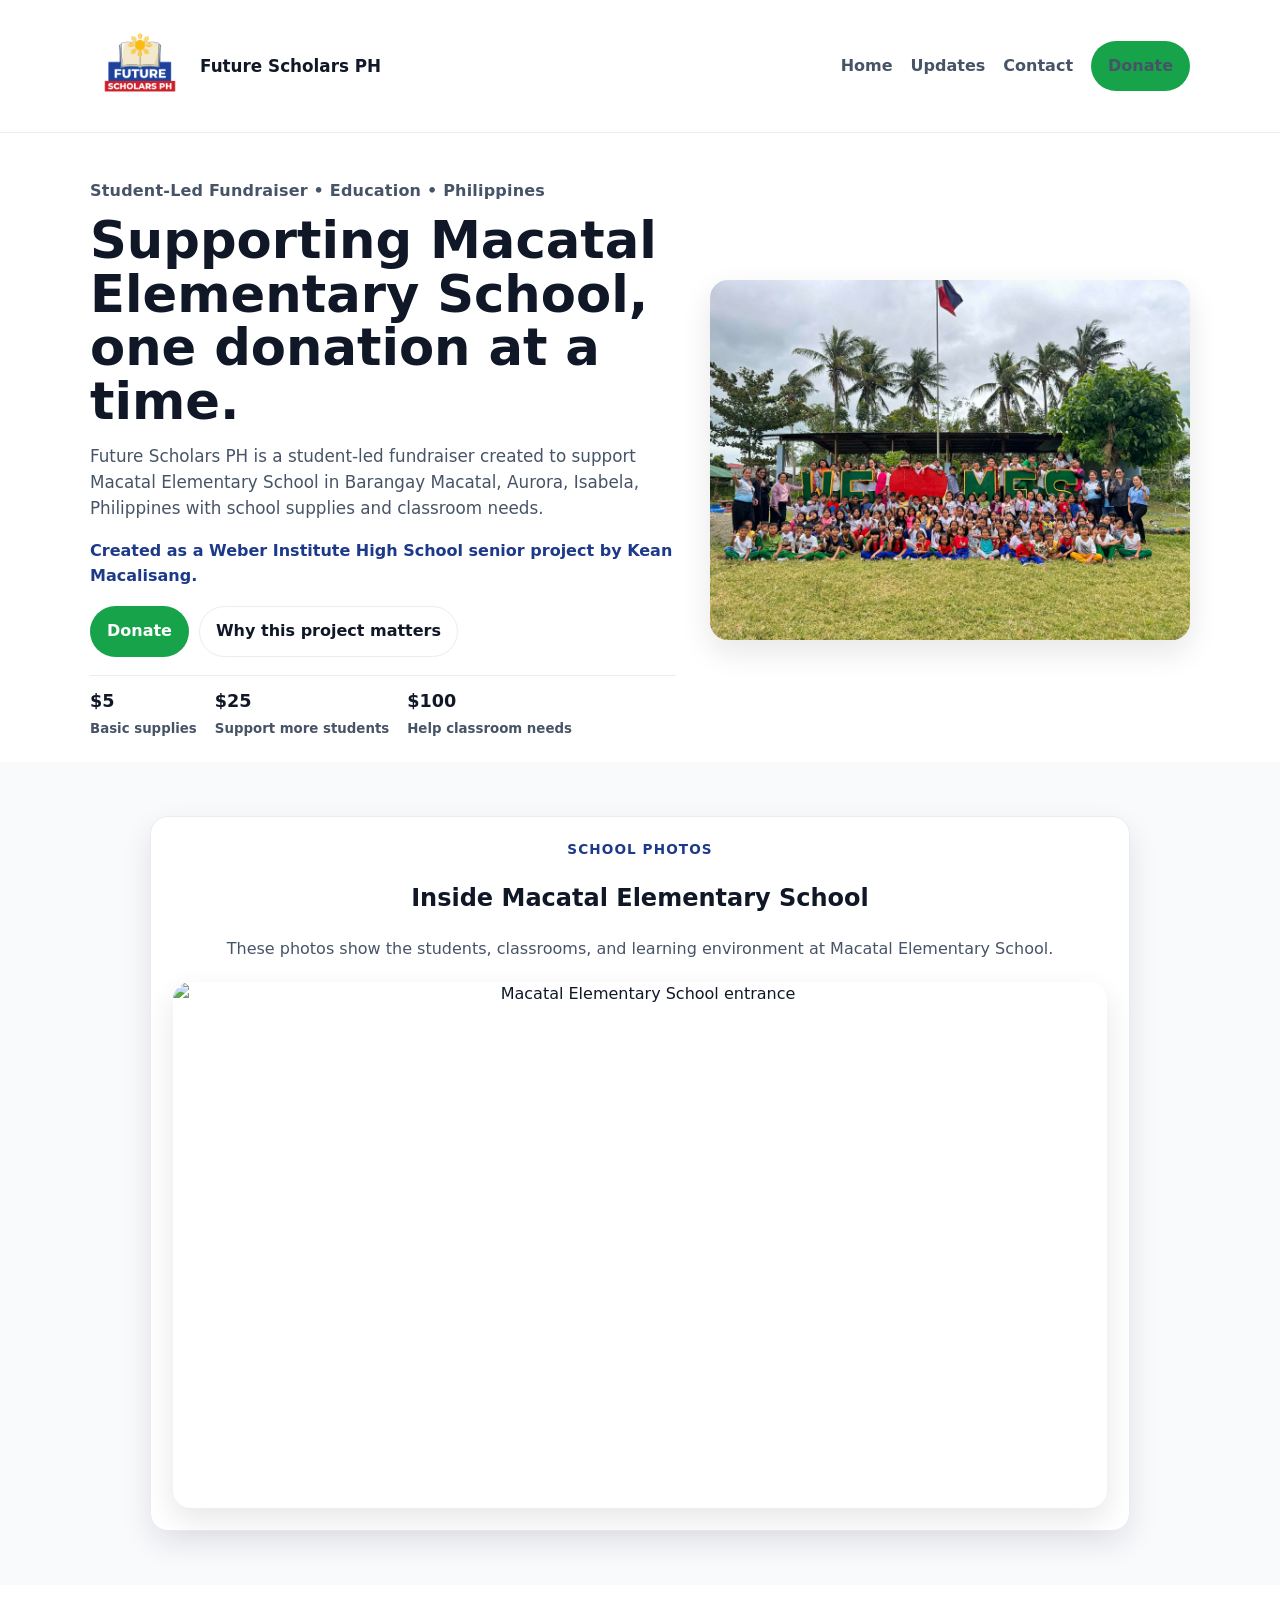
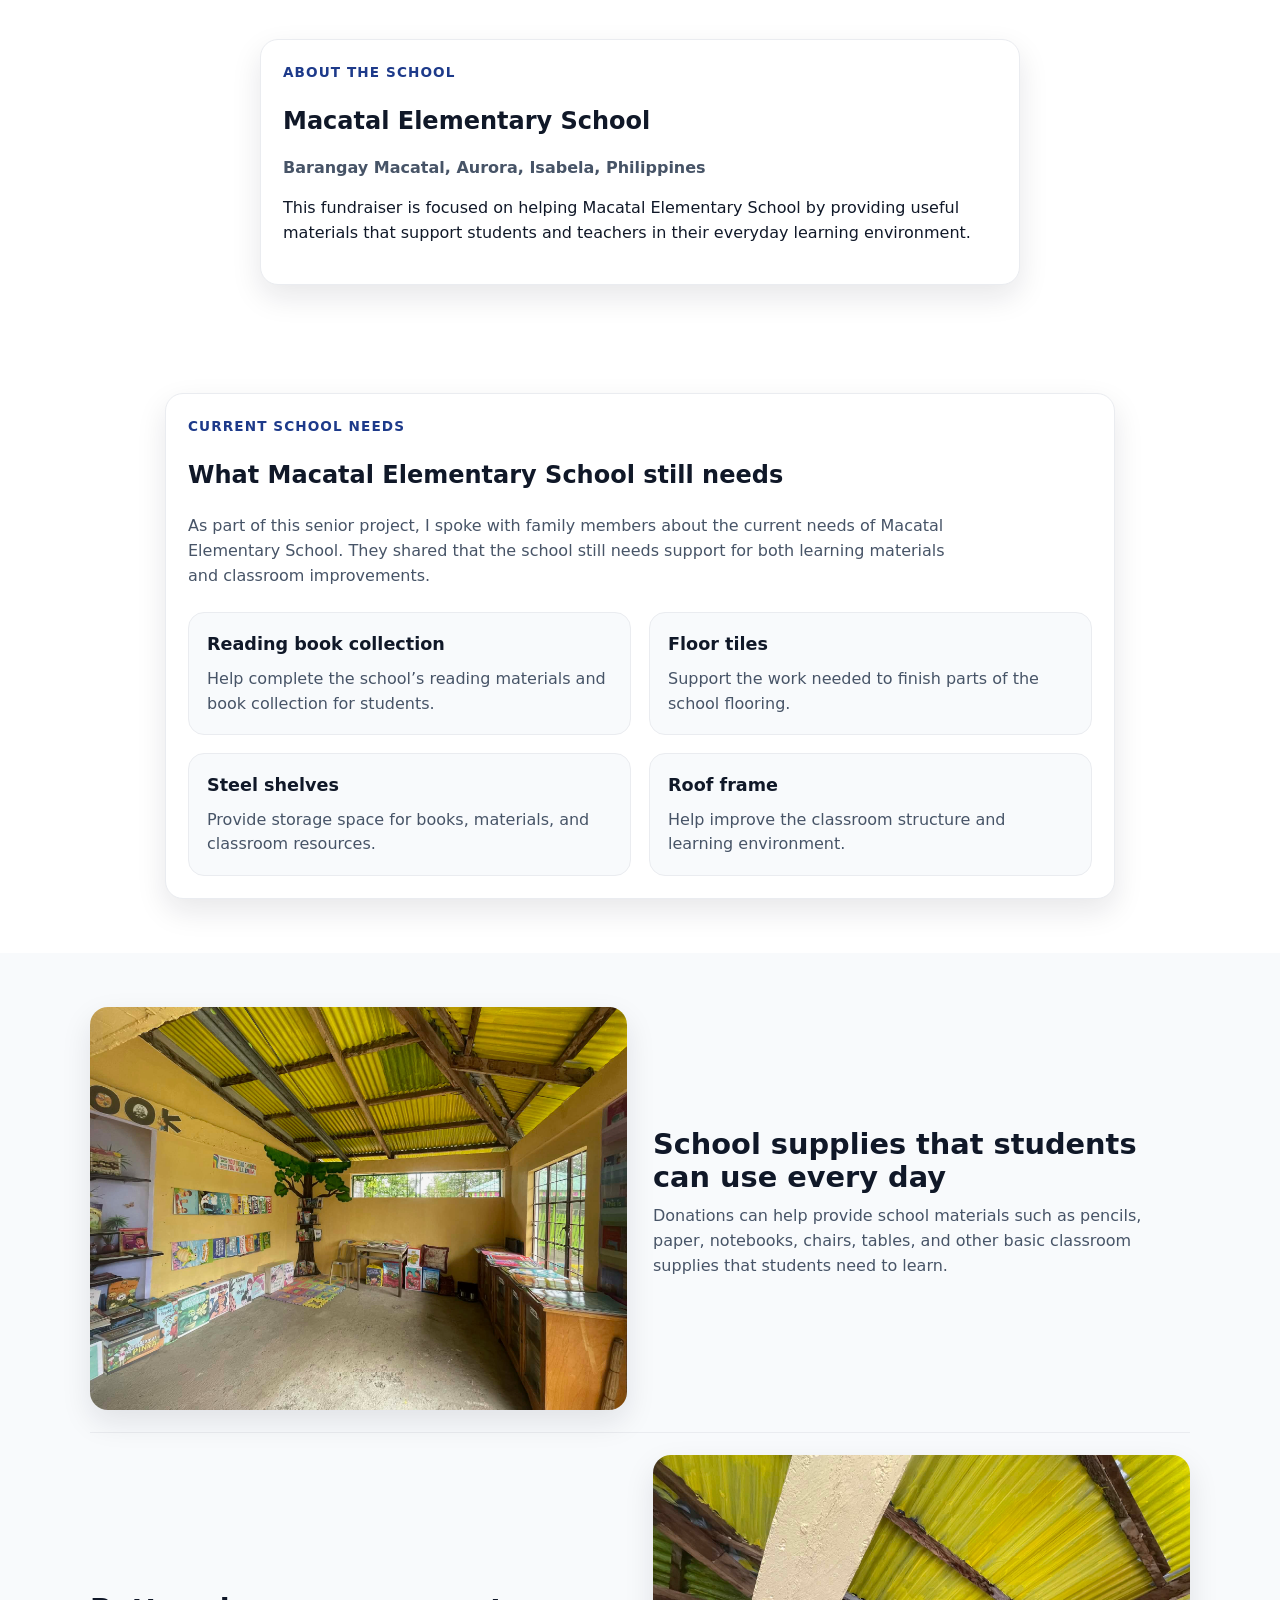
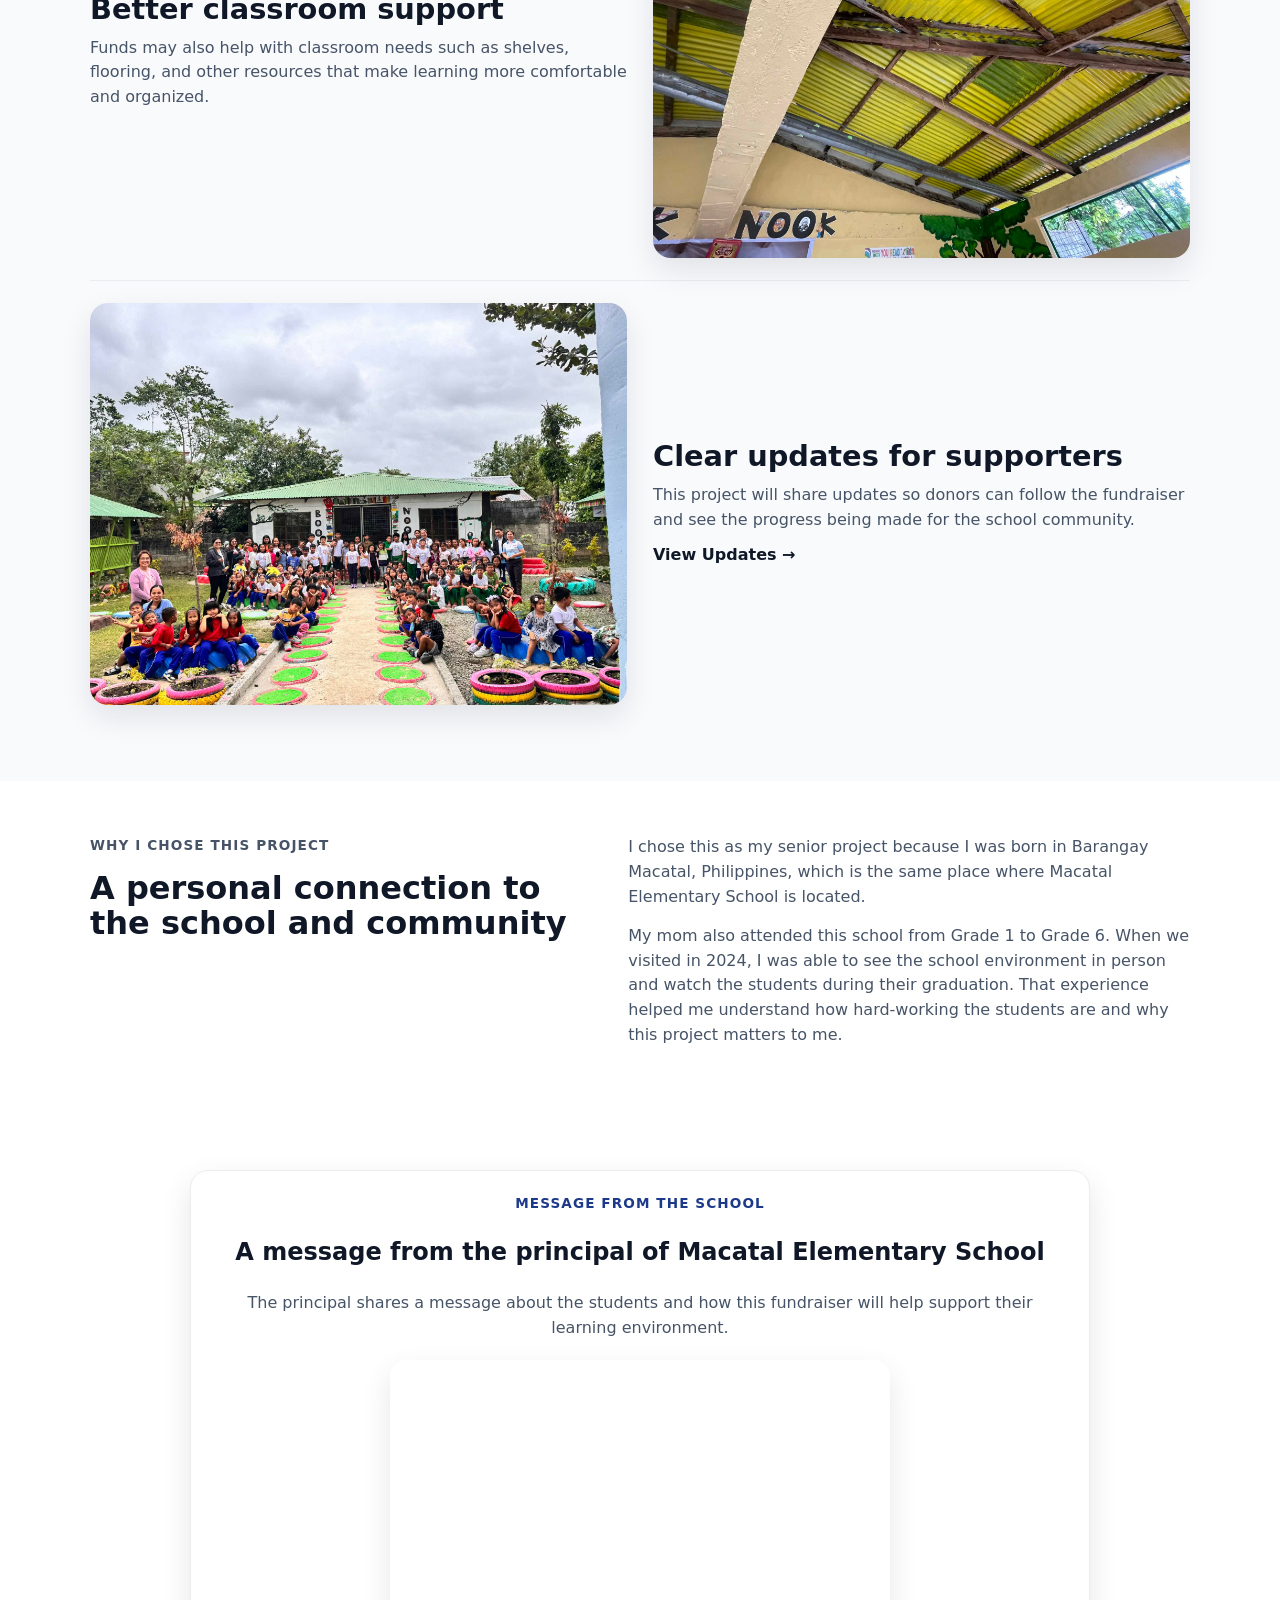
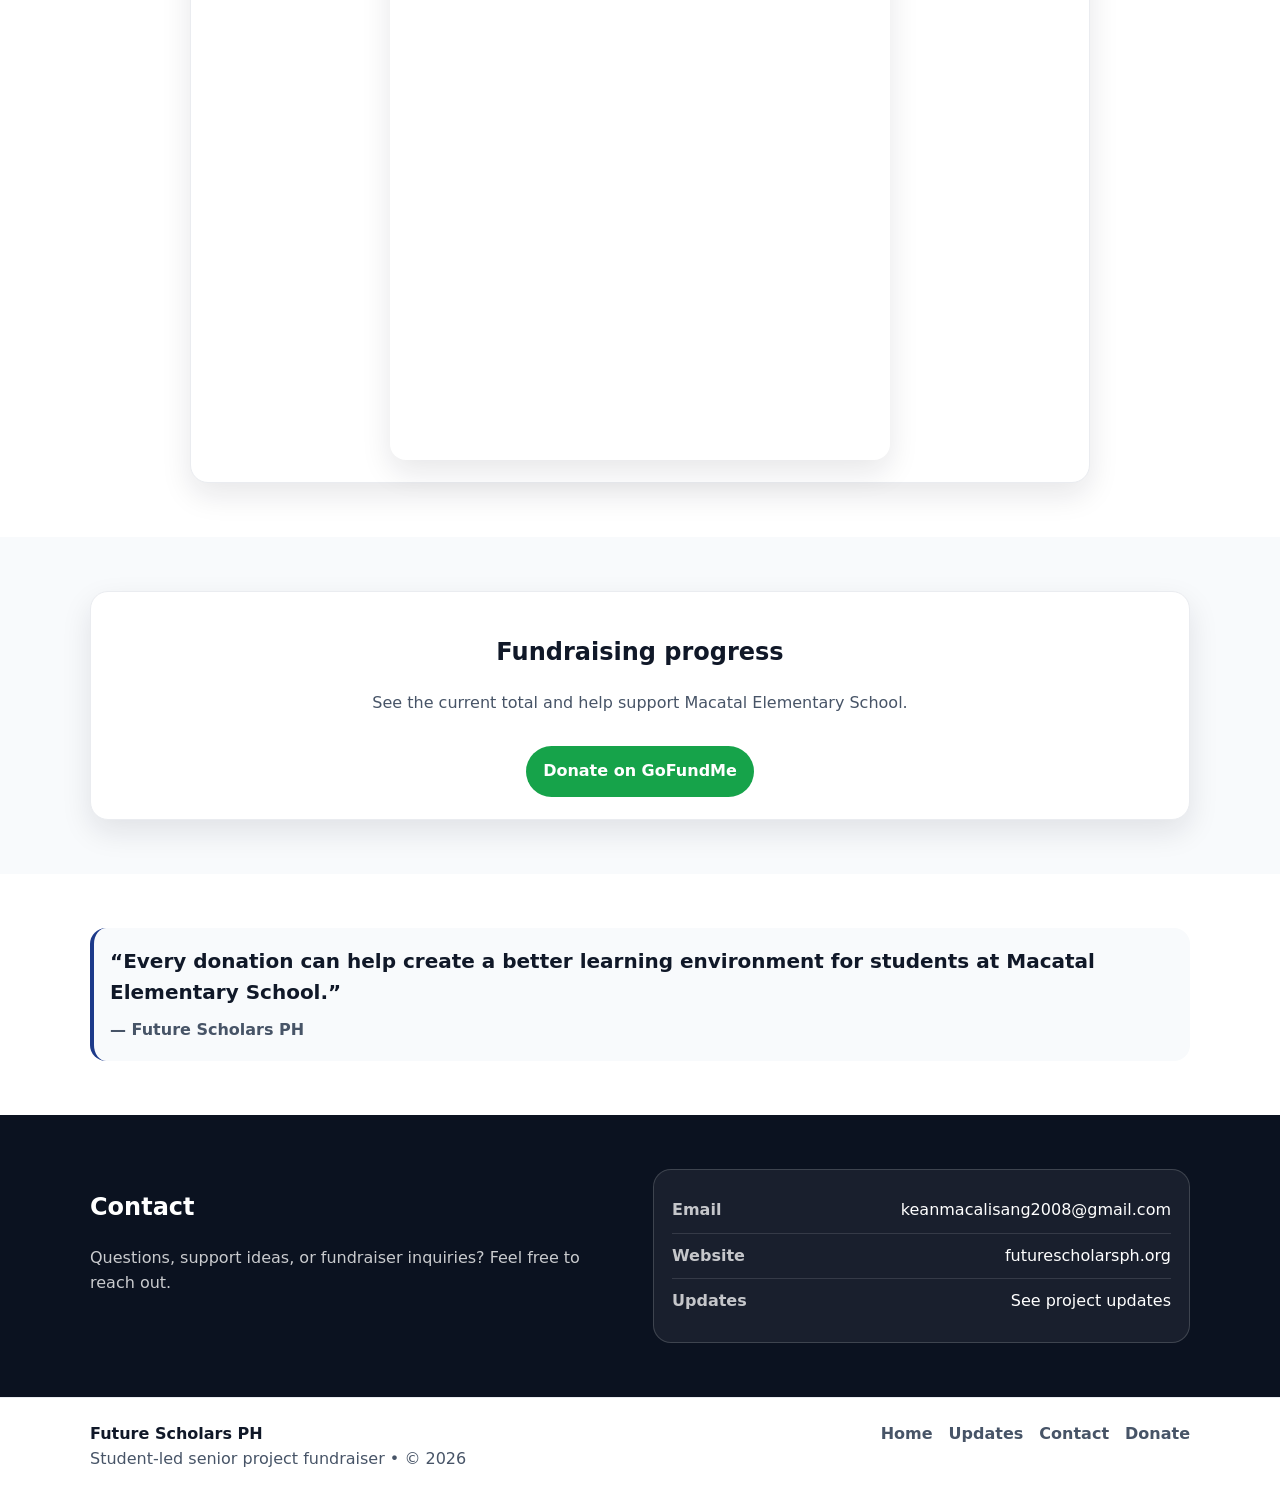
==== index.html @ 5ab1d61f "Fix slideshow" ====
<!DOCTYPE html>
<html lang="en">
<head>
  <meta charset="UTF-8" />
  <meta name="viewport" content="width=device-width, initial-scale=1.0"/>
  <title>Future Scholars PH</title>
  <link rel="icon" type="image/png" href="assets/favicon.png">
  <link rel="stylesheet" href="style.css">
</head>

<body>
  <!-- NAV -->
  <header class="nav">
    <div class="container nav-inner">
      <a class="brand" href="index.html">
        <img src="assets/futurescholarsphlogo.png" alt="Future Scholars PH logo" class="brand-logo">
        <span class="brand-name">Future Scholars PH</span>
      </a>

      <nav class="nav-links">
        <a href="index.html">Home</a>
        <a href="updates.html">Updates</a>
        <a href="contact.html">Contact</a>
        <a class="btn btn-primary" target="_blank" href="https://www.gofundme.com/f/help-improve-a-school-in-the-philippines">Donate</a>
      </nav>
    </div>
  </header>

  <main>
    <!-- HERO -->
    <section class="hero">
      <div class="container hero-grid">
        <div class="hero-copy">
          <p class="eyebrow">Student-Led Fundraiser • Education • Philippines</p>
          <h1>Supporting Macatal Elementary School, one donation at a time.</h1>
          <p class="subhead">
            Future Scholars PH is a student-led fundraiser created to support Macatal Elementary School
            in Barangay Macatal, Aurora, Isabela, Philippines with school supplies and classroom needs.
          </p>

          <p class="intro-note">
            Created as a Weber Institute High School senior project by Kean Macalisang.
          </p>

          <div class="hero-actions">
            <a class="btn btn-primary" target="_blank" href="https://www.gofundme.com/f/help-improve-a-school-in-the-philippines">Donate</a>
            <a class="btn btn-ghost" href="#story">Why this project matters</a>
          </div>

          <div class="mini-stats">
            <div class="mini-stat"><span>$5</span><small>Basic supplies</small></div>
            <div class="mini-stat"><span>$25</span><small>Support more students</small></div>
            <div class="mini-stat"><span>$100</span><small>Help classroom needs</small></div>
          </div>
        </div>

        <div class="hero-media">
          <img src="assets/hero.jpg" alt="Students from Macatal Elementary School" />
        </div>
      </div>
    </section>
	  
	  <!-- SCHOOL PHOTO SLIDESHOW -->
<section class="section section-soft">
  <div class="container">
    <div class="card center slideshow-card">
      <p class="section-tag">School Photos</p>
      <h2>Inside Macatal Elementary School</h2>
      <p class="muted">
        These photos show the students, classrooms, and learning environment at
        Macatal Elementary School.
      </p>

      <div class="slideshow">
        <img src="assets/MacatalElementarySchoolEntrance.png" class="slide active" alt="Macatal Elementary School entrance">
        <img src="assets/StudentsOutside.png" class="slide" alt="Students gathered outside at Macatal Elementary School">
        <img src="assets/TeacherWorkingWithStudents.png" class="slide" alt="Teacher working with students in class">
        <img src="assets/SchoolActivity.png" class="slide" alt="School activity with students">
        <img src="assets/SchoolActivity2.png" class="slide" alt="Students attending a school activity">
      </div>
    </div>
  </div>
</section>

    <!-- SCHOOL INFO -->
    <section class="section">
      <div class="container">
        <div class="card school-card">
          <p class="section-tag">About the School</p>
          <h2>Macatal Elementary School</h2>
          <p class="muted school-location">
            Barangay Macatal, Aurora, Isabela, Philippines
          </p>
          <p>
            This fundraiser is focused on helping Macatal Elementary School by providing useful
            materials that support students and teachers in their everyday learning environment.
          </p>
        </div>
      </div>
    </section>

    <!-- CURRENT SCHOOL NEEDS -->
    <section class="section">
      <div class="container">
        <div class="card needs-card">
          <p class="section-tag">Current School Needs</p>
          <h2>What Macatal Elementary School still needs</h2>
          <p class="muted section-intro">
            As part of this senior project, I spoke with family members about the current needs of
            Macatal Elementary School. They shared that the school still needs support for both
            learning materials and classroom improvements.
          </p>

          <div class="needs-grid">
            <div class="need-item">
              <h3>Reading book collection</h3>
              <p>Help complete the school’s reading materials and book collection for students.</p>
            </div>

            <div class="need-item">
              <h3>Floor tiles</h3>
              <p>Support the work needed to finish parts of the school flooring.</p>
            </div>

            <div class="need-item">
              <h3>Steel shelves</h3>
              <p>Provide storage space for books, materials, and classroom resources.</p>
            </div>

            <div class="need-item">
              <h3>Roof frame</h3>
              <p>Help improve the classroom structure and learning environment.</p>
            </div>
          </div>
        </div>
      </div>
    </section>

    <!-- FEATURES -->
    <section class="section section-soft">
      <div class="container">
        <div class="feature">
          <div class="feature-media">
            <img src="assets/materials.jpg" alt="School supplies and learning materials" />
          </div>
          <div class="feature-copy">
            <h2>School supplies that students can use every day</h2>
            <p>
              Donations can help provide school materials such as pencils, paper, notebooks,
              chairs, tables, and other basic classroom supplies that students need to learn.
            </p>
          </div>
        </div>

        <div class="feature feature-reverse">
          <div class="feature-media">
            <img src="assets/classroom.jpg" alt="Classroom furniture and learning space" />
          </div>
          <div class="feature-copy">
            <h2>Better classroom support</h2>
            <p>
              Funds may also help with classroom needs such as shelves, flooring, and
              other resources that make learning more comfortable and organized.
            </p>
          </div>
        </div>

        <div class="feature">
          <div class="feature-media">
            <img src="assets/community.jpg" alt="Community support and school updates" />
          </div>
          <div class="feature-copy">
            <h2>Clear updates for supporters</h2>
            <p>
              This project will share updates so donors can follow the fundraiser and see the
              progress being made for the school community.
            </p>
            <a class="link" href="updates.html">View Updates →</a>
          </div>
        </div>
      </div>
    </section>

    <!-- PERSONAL STORY -->
    <section class="section" id="story">
      <div class="container">
        <div class="story-grid">
          <div>
            <p class="section-tag">Why I Chose This Project</p>
            <h2>A personal connection to the school and community</h2>
          </div>

          <div>
            <p>
              I chose this as my senior project because I was born in Barangay Macatal, Philippines,
              which is the same place where Macatal Elementary School is located.
            </p>
            <p>
              My mom also attended this school from Grade 1 to Grade 6. When we visited in 2024,
              I was able to see the school environment in person and watch the students during their
              graduation. That experience helped me understand how hard-working the students are and
              why this project matters to me.
            </p>
          </div>
        </div>
      </div>
    </section>
	  
	  <!-- PRINCIPAL VIDEO -->
<section class="section">
  <div class="container">
    <div class="card center video-card">
      <p class="section-tag">Message from the School</p>
      <h2>A message from the principal of Macatal Elementary School</h2>
      <p class="muted">
        The principal shares a message about the students and how this fundraiser
        will help support their learning environment.
      </p>

      <div class="video-wrapper">
        <iframe 
          src="https://www.youtube.com/embed/aOQJHN6GAcA"
          allowfullscreen>
        </iframe>
      </div>
    </div>
  </div>
</section>

    <!-- GOFUNDME SECTION -->
    <section class="section section-soft">
      <div class="container">
        <div class="card center">
          <h2>Fundraising progress</h2>
          <p class="muted">
            See the current total and help support Macatal Elementary School.
          </p>

          <div class="gfm-embed"
            data-url="https://www.gofundme.com/f/help-improve-a-school-in-the-philippines/widget/large">
          </div>
          <script defer src="https://www.gofundme.com/static/js/embed.js"></script>

          <div style="height:14px"></div>
          <a class="btn btn-primary" target="_blank"
             href="https://www.gofundme.com/f/help-improve-a-school-in-the-philippines">
            Donate on GoFundMe
          </a>
        </div>
      </div>
    </section>

    <!-- QUOTE -->
    <section class="section">
      <div class="container">
        <blockquote class="quote">
          <p>
            “Every donation can help create a better learning environment for students at Macatal Elementary School.”
          </p>
          <footer>— Future Scholars PH</footer>
        </blockquote>
      </div>
    </section>

    <!-- CONTACT -->
    <section class="section section-dark">
      <div class="container contact-grid">
        <div>
          <h2>Contact</h2>
          <p class="muted-on-dark">
            Questions, support ideas, or fundraiser inquiries? Feel free to reach out.
          </p>
        </div>

        <div class="contact-card">
          <div class="contact-row">
            <span class="label">Email</span>
            <a href="mailto:keanmacalisang2008@gmail.com">keanmacalisang2008@gmail.com</a>
          </div>
          <div class="contact-row">
            <span class="label">Website</span>
            <a href="https://futurescholarsph.org" target="_blank">futurescholarsph.org</a>
          </div>
          <div class="contact-row">
            <span class="label">Updates</span>
            <a href="updates.html">See project updates</a>
          </div>
        </div>
      </div>
    </section>

    <!-- FOOTER -->
    <footer class="footer">
      <div class="container footer-inner">
        <div>
          <div class="footer-title">Future Scholars PH</div>
          <div class="muted">Student-led senior project fundraiser • © 2026</div>
        </div>
        <div class="footer-links">
          <a href="index.html">Home</a>
          <a href="updates.html">Updates</a>
          <a href="contact.html">Contact</a>
          <a href="https://www.gofundme.com/f/help-improve-a-school-in-the-philippines" target="_blank">Donate</a>
        </div>
      </div>
    </footer>
  </main>
	<script src="javascript.js" defer></script>
</body>
</html>
---- style.css ----
:root{
  --bg:#ffffff;
  --text:#101828;
  --muted:#475467;
  --line:#EAECF0;
  --soft:#F8FAFC;
  --dark:#0B1220;
  --white:#ffffff;

  --brand:#1D3A8A;
  --accent:#16A34A;
  --radius:18px;
  --shadow: 0 12px 30px rgba(16,24,40,.10);
}

*{ box-sizing:border-box; }

html,body{
  margin:0;
  padding:0;
  scroll-behavior:smooth;
}

body{
  font-family: ui-sans-serif, system-ui, -apple-system, Segoe UI, Roboto, Arial, sans-serif;
  color:var(--text);
  background:var(--bg);
  line-height:1.55;
}

a{
  color:inherit;
  text-decoration:none;
}

img{
  max-width:100%;
  display:block;
  border-radius:var(--radius);
}

.container{
  width:min(1100px, 92%);
  margin:0 auto;
}

/* NAV */
.nav{
  position:sticky;
  top:0;
  background:rgba(255,255,255,.92);
  backdrop-filter: blur(10px);
  border-bottom:1px solid var(--line);
  z-index:50;
}

.nav-inner{
  display:flex;
  align-items:center;
  justify-content:space-between;
  padding:16px 0;
}

.brand{
  display:flex;
  align-items:center;
  gap:10px;
  font-weight:700;
}

.brand-logo{
  width:auto;
  height:100px;
  object-fit:contain;
  display:block;
  border-radius:0;
}

.brand-name{
  font-size:1.05rem;
  line-height:1;
}

.nav-links{
  display:flex;
  align-items:center;
  gap:18px;
}

.nav-links a{
  color:var(--muted);
  font-weight:600;
}

.nav-links a:hover{
  color:var(--text);
}

/* BUTTONS */
.btn{
  display:inline-flex;
  align-items:center;
  justify-content:center;
  padding:12px 16px;
  border-radius:999px;
  border:1px solid var(--line);
  background:#fff;
  font-weight:700;
  transition: .2s ease;
}

.btn-primary{
  background:var(--accent);
  color:#fff;
  border-color:transparent;
}

.btn-primary:hover{
  filter:brightness(.95);
}

.btn-ghost:hover{
  background:var(--soft);
}

/* HERO */
.hero{
  padding:46px 0 22px;
}

.hero-grid{
  display:grid;
  grid-template-columns: 1.1fr .9fr;
  gap:34px;
  align-items:center;
}

.eyebrow{
  color:var(--muted);
  font-weight:700;
  letter-spacing:.2px;
  margin:0 0 10px;
}

h1{
  font-size: clamp(2.2rem, 4vw, 3.4rem);
  line-height:1.05;
  margin:0 0 14px;
}

.subhead{
  color:var(--muted);
  font-size:1.05rem;
  margin:0 0 18px;
}

.intro-note{
  margin:0 0 18px;
  color:var(--brand);
  font-weight:700;
}

.hero-actions{
  display:flex;
  gap:10px;
  flex-wrap:wrap;
  margin-bottom:18px;
}

.mini-stats{
  display:flex;
  gap:18px;
  flex-wrap:wrap;
  padding-top:12px;
  border-top:1px solid var(--line);
}

.mini-stat span{
  display:block;
  font-weight:900;
  font-size:1.1rem;
}

.mini-stat small{
  color:var(--muted);
  font-weight:600;
}

.hero-media img{
  box-shadow: var(--shadow);
  width:100%;
  height:100%;
  object-fit:cover;
}

/* GENERAL SECTIONS */
.section{
  padding:54px 0;
}

.section-soft{
  background:var(--soft);
}

.section-dark{
  background:var(--dark);
  color:#fff;
}

.center{
  text-align:center;
}

.section-tag{
  margin:0 0 8px;
  color:var(--brand);
  font-weight:800;
  text-transform:uppercase;
  letter-spacing:.08em;
  font-size:.85rem;
}

/* CARD */
.card{
  background:#fff;
  border:1px solid var(--line);
  border-radius:var(--radius);
  padding:22px;
  box-shadow: var(--shadow);
}

.muted{
  color:var(--muted);
}

/* SCHOOL CARD */
.school-card{
  max-width:760px;
  margin:0 auto;
}

.school-location{
  margin-top:-4px;
  margin-bottom:14px;
  font-weight:700;
}

/* NEEDS */
.needs-card{
  max-width:950px;
  margin:0 auto;
}

.section-intro{
  max-width:760px;
  margin-bottom:24px;
}

.needs-grid{
  display:grid;
  grid-template-columns:repeat(2, 1fr);
  gap:18px;
}

.need-item{
  padding:18px;
  border:1px solid var(--line);
  border-radius:16px;
  background:var(--soft);
}

.need-item h3{
  margin:0 0 8px;
  font-size:1.1rem;
}

.need-item p{
  margin:0;
  color:var(--muted);
}

/* FEATURES */
.feature{
  display:grid;
  grid-template-columns: 1fr 1fr;
  gap:26px;
  align-items:center;
  padding:22px 0;
  border-top:1px solid var(--line);
}

.feature:first-child{
  border-top:none;
  padding-top:0;
}

.feature-copy h2{
  margin:0 0 10px;
  font-size:1.8rem;
  line-height:1.15;
}

.feature-copy p{
  margin:0 0 10px;
  color:var(--muted);
}

.feature-reverse .feature-media{
  order:2;
}

.feature-media img{
  width:100%;
  height:100%;
  object-fit:cover;
  box-shadow: var(--shadow);
}

.link{
  display:inline-flex;
  font-weight:800;
  color:var(--text);
}

.link:hover{
  text-decoration:underline;
}

/* STORY */
.story-grid{
  display:grid;
  grid-template-columns: .95fr 1.05fr;
  gap:30px;
  align-items:start;
}

.story-grid h2{
  margin:0;
  font-size:2rem;
  line-height:1.12;
}

.story-grid p{
  margin:0 0 14px;
  color:var(--muted);
}

/* QUOTE */
.quote{
  margin:0;
  border-left:4px solid var(--brand);
  padding:18px 18px 18px 16px;
  background:var(--soft);
  border-radius:16px;
}

.quote p{
  margin:0 0 10px;
  font-size:1.25rem;
  font-weight:800;
}

.quote footer{
  color:var(--muted);
  font-weight:700;
}

/* CONTACT */
.contact-grid{
  display:grid;
  grid-template-columns: 1fr 1fr;
  gap:26px;
  align-items:start;
}

.muted-on-dark{
  color: rgba(255,255,255,.78);
}

.contact-card{
  background: rgba(255,255,255,.06);
  border: 1px solid rgba(255,255,255,.16);
  border-radius: var(--radius);
  padding:18px;
}

.contact-row{
  display:flex;
  justify-content:space-between;
  gap:12px;
  padding:10px 0;
  border-top:1px solid rgba(255,255,255,.12);
}

.contact-row:first-child{
  border-top:none;
}

.label{
  color: rgba(255,255,255,.75);
  font-weight:800;
}

/* FOOTER */
.footer{
  border-top:1px solid var(--line);
  padding:24px 0;
}

.footer-inner{
  display:flex;
  justify-content:space-between;
  gap:18px;
  flex-wrap:wrap;
}

.footer-title{
  font-weight:900;
}

.footer-links{
  display:flex;
  gap:16px;
  flex-wrap:wrap;
  color:var(--muted);
  font-weight:700;
}

.footer-links a:hover{
  color:var(--text);
}

/* UPDATES PAGE */
.page-hero{
  padding-bottom:20px;
}

.page-title{
  margin:0 0 12px;
}

.page-subhead{
  max-width:760px;
  margin:0 auto;
}

.update-card{
  max-width:1000px;
  margin:0 auto;
  background:#fff;
  border:1px solid var(--line);
  border-radius:var(--radius);
  padding:28px;
  box-shadow: var(--shadow);
}

.update-meta{
  display:flex;
  gap:12px;
  align-items:center;
  flex-wrap:wrap;
  margin-bottom:10px;
}

.update-date{
  font-weight:800;
}

.update-badge{
  display:inline-block;
  padding:6px 12px;
  border-radius:999px;
  background:var(--soft);
  border:1px solid var(--line);
  color:var(--muted);
  font-weight:700;
  font-size:.92rem;
}

.update-card h2{
  margin:0 0 16px;
  font-size:2rem;
  line-height:1.15;
}

.update-details{
  margin-bottom:18px;
}

.update-details p{
  margin:0 0 12px;
}

.single-update-image{
  margin-top:20px;
}

.single-update-image img{
  width:100%;
  border-radius:16px;
  box-shadow: var(--shadow);
}

/* RESPONSIVE */
@media (max-width: 880px){
  .hero-grid{
    grid-template-columns:1fr;
  }

  .feature{
    grid-template-columns:1fr;
  }

  .feature-reverse .feature-media{
    order:0;
  }

  .contact-grid{
    grid-template-columns:1fr;
  }

  .story-grid{
    grid-template-columns:1fr;
  }

  .needs-grid{
    grid-template-columns:1fr;
  }

  .brand-logo{
    height:48px;
  }

  .brand-name{
    font-size:.95rem;
  }

  .nav-links{
    display:none;
  }

  .update-card{
    padding:20px;
  }

  .update-card h2{
    font-size:1.6rem;
  }
}

.video-card{
  max-width:900px;
  margin:0 auto;
}

.video-wrapper{
  margin-top:20px;
}

.video-wrapper iframe{
  width:100%;
  max-width:500px;
  height:700px;
  margin:0 auto;
  display:block;
  border:none;
  border-radius:16px;
  box-shadow: var(--shadow);
}

.slideshow-card{
  max-width: 980px;
  margin: 0 auto;
}

.slideshow{
  width: 100%;
  margin-top: 20px;
}

.slideshow .slide{
  display: none;
  width: 100%;
  aspect-ratio: 16 / 9;
  object-fit: cover;
  border-radius: 18px;
  box-shadow: var(--shadow);
}

.slideshow .slide.active{
  display: block;
}

@media (max-width: 880px){
  .slideshow .slide{
    aspect-ratio: 4 / 3;
  }
}
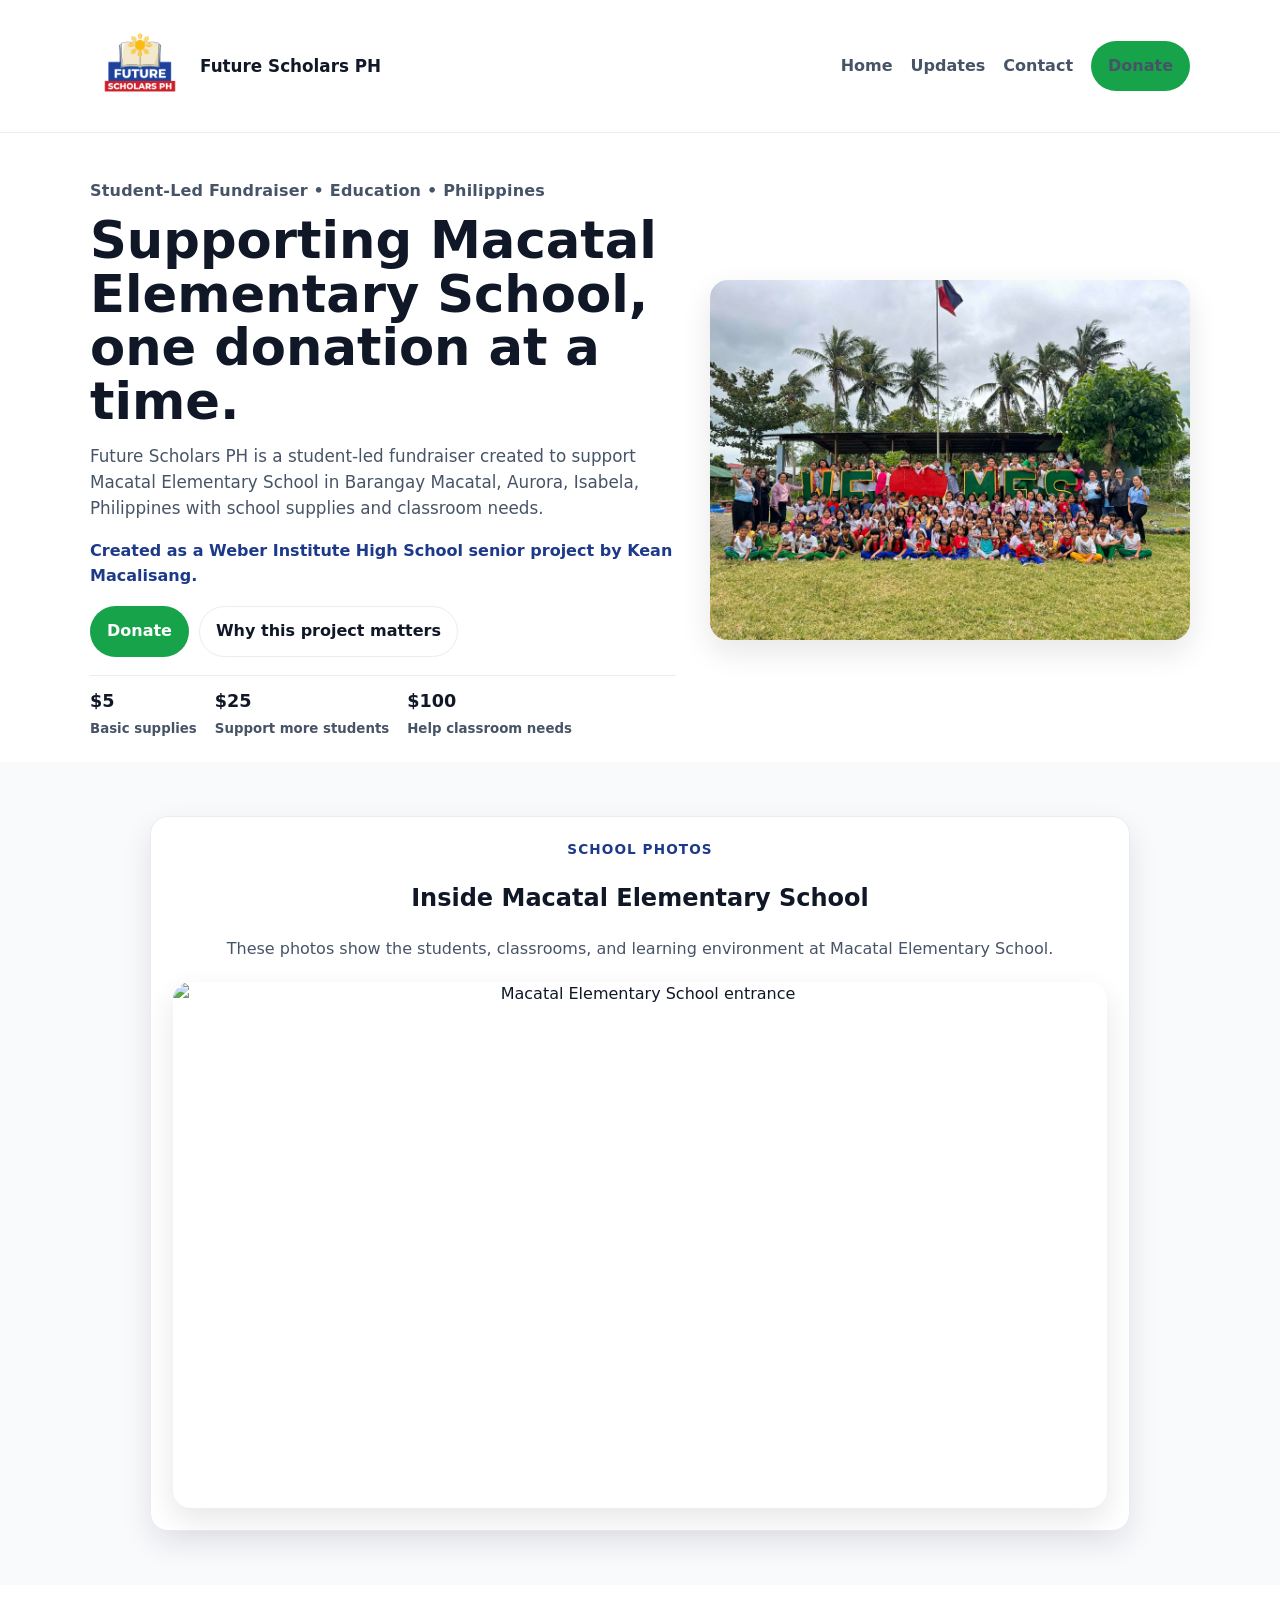
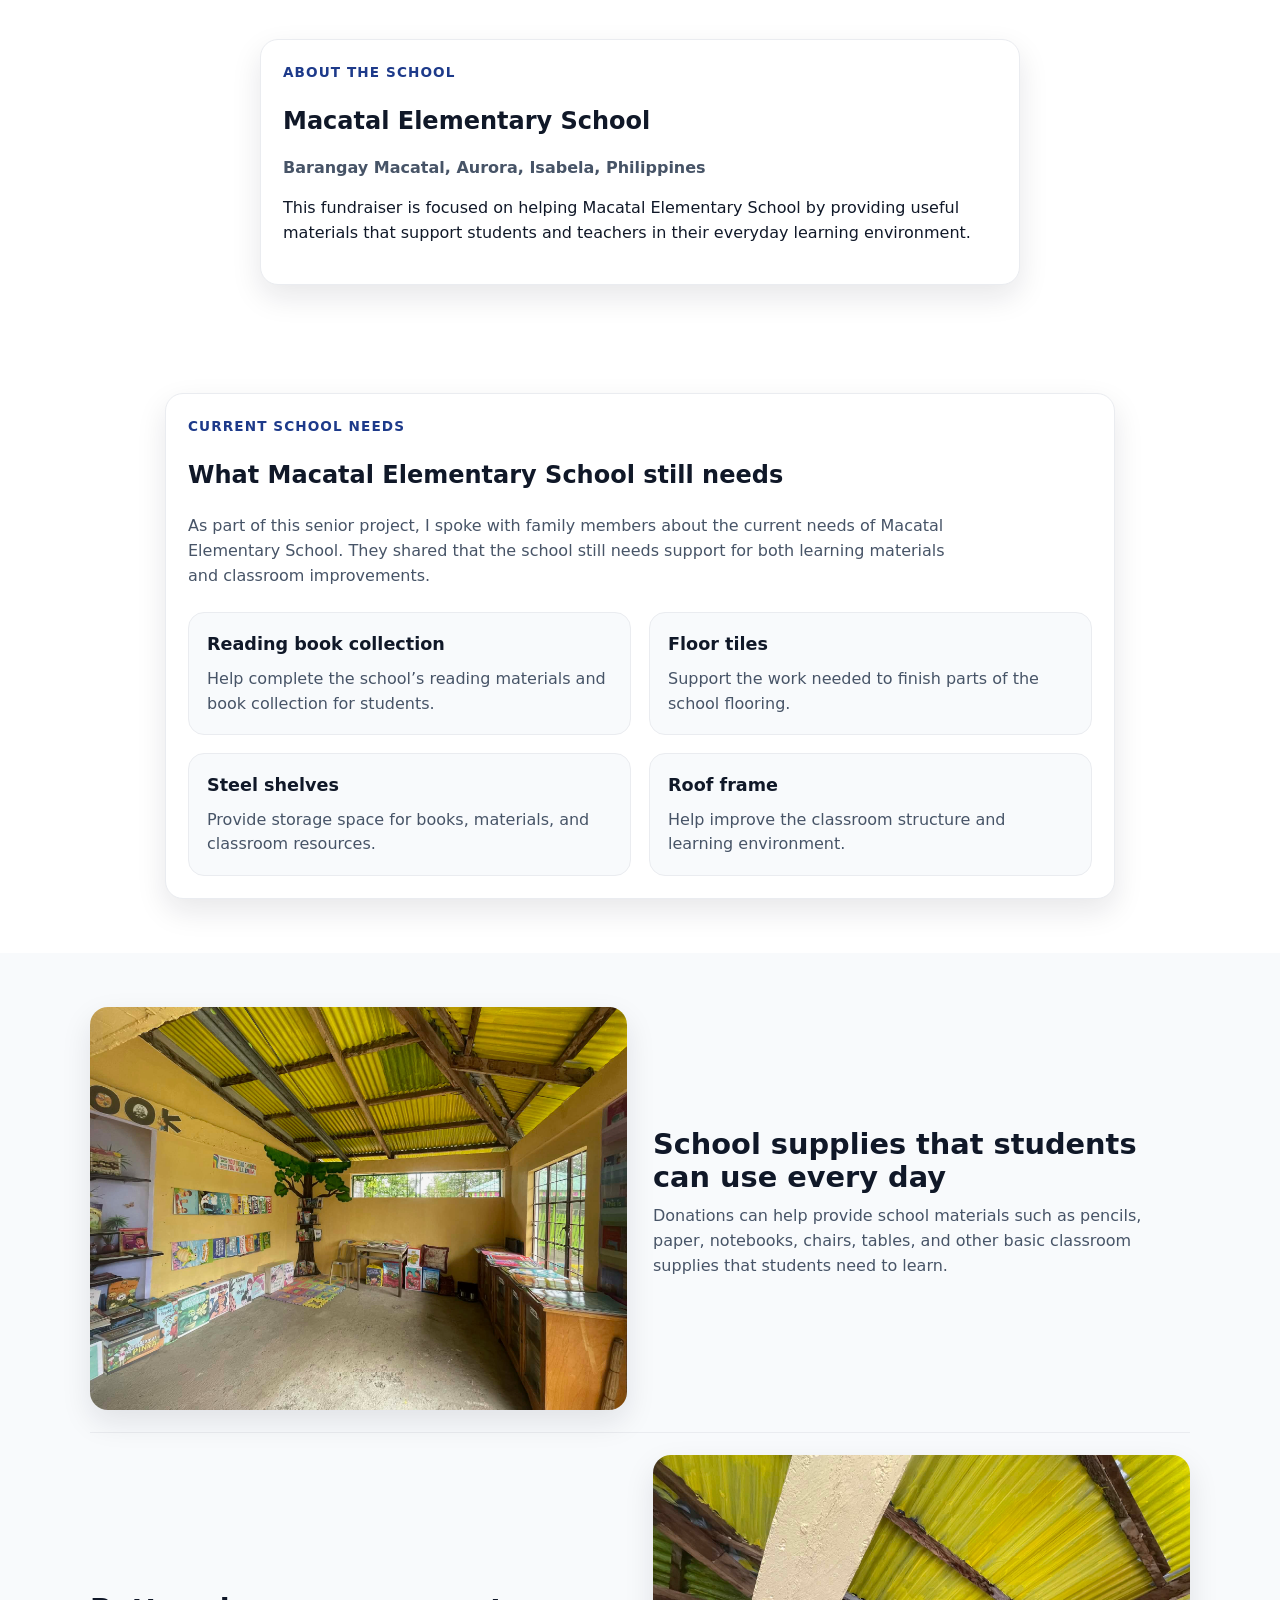
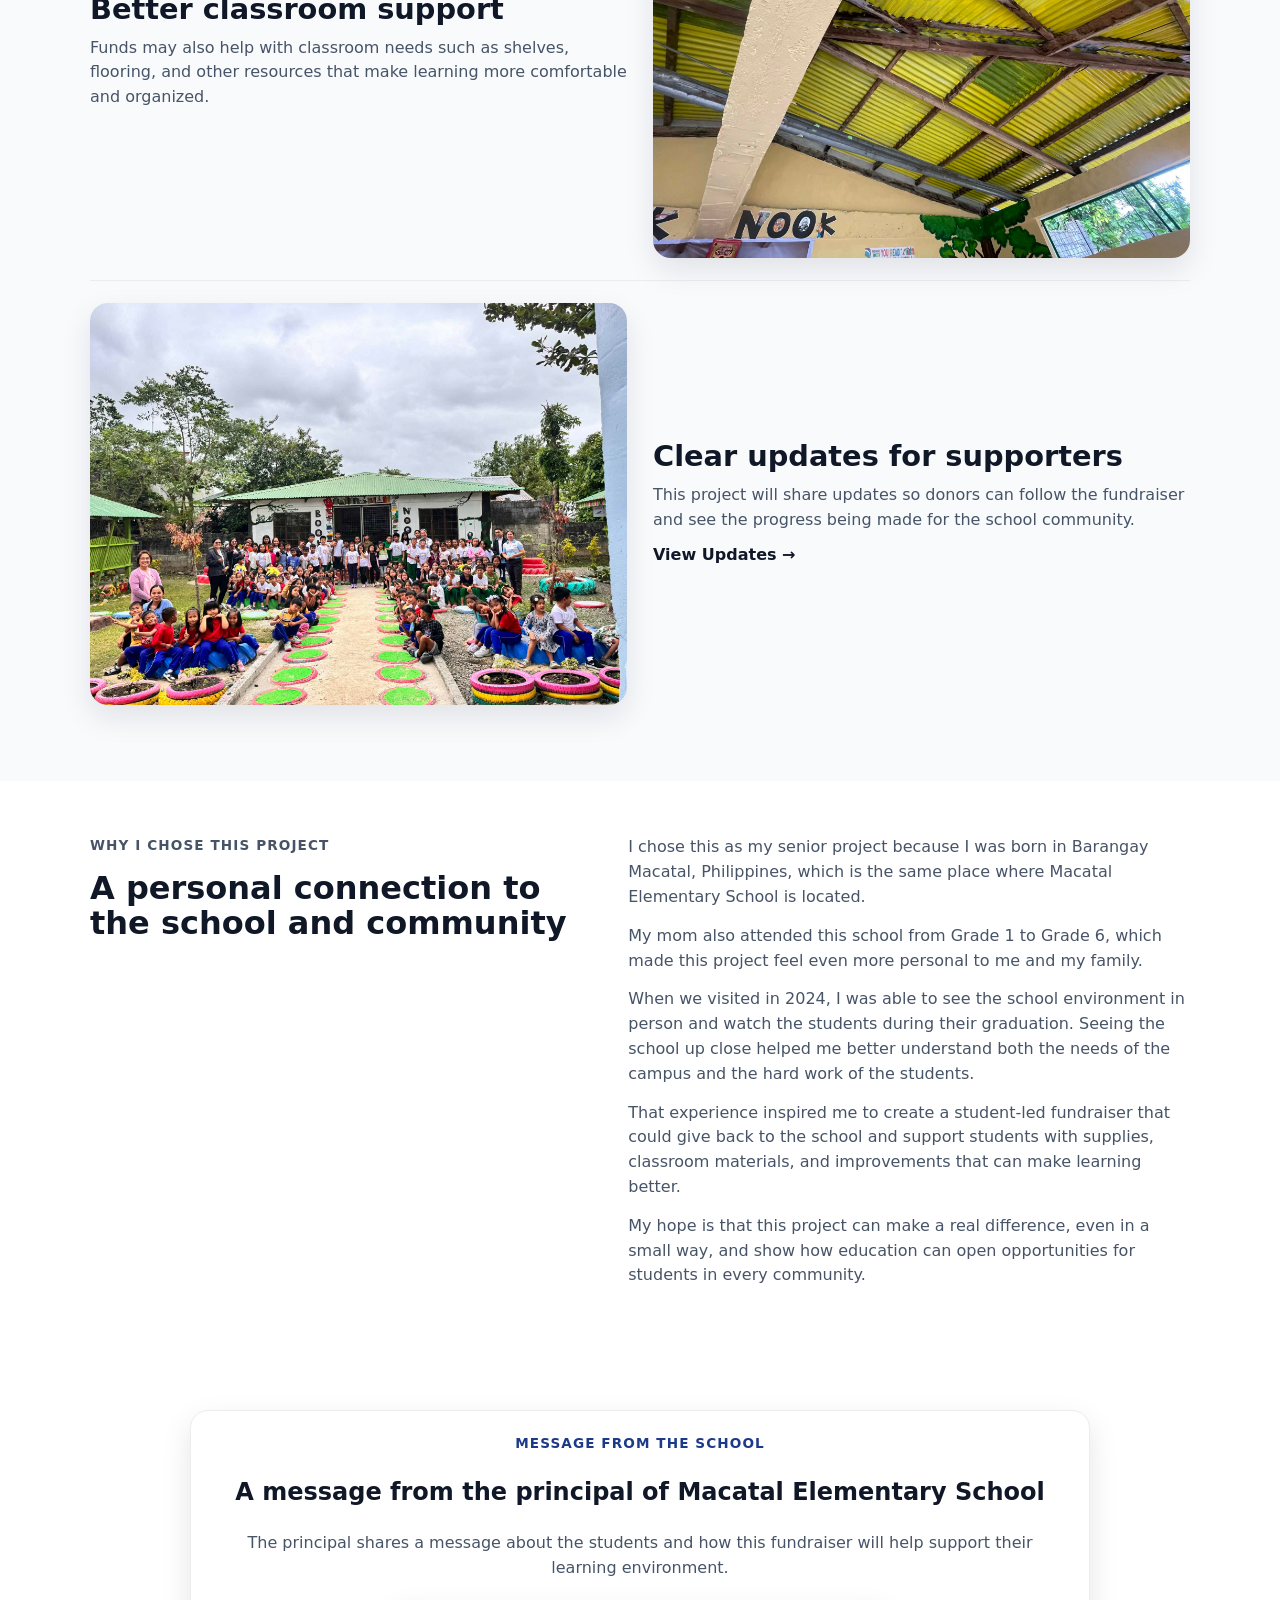
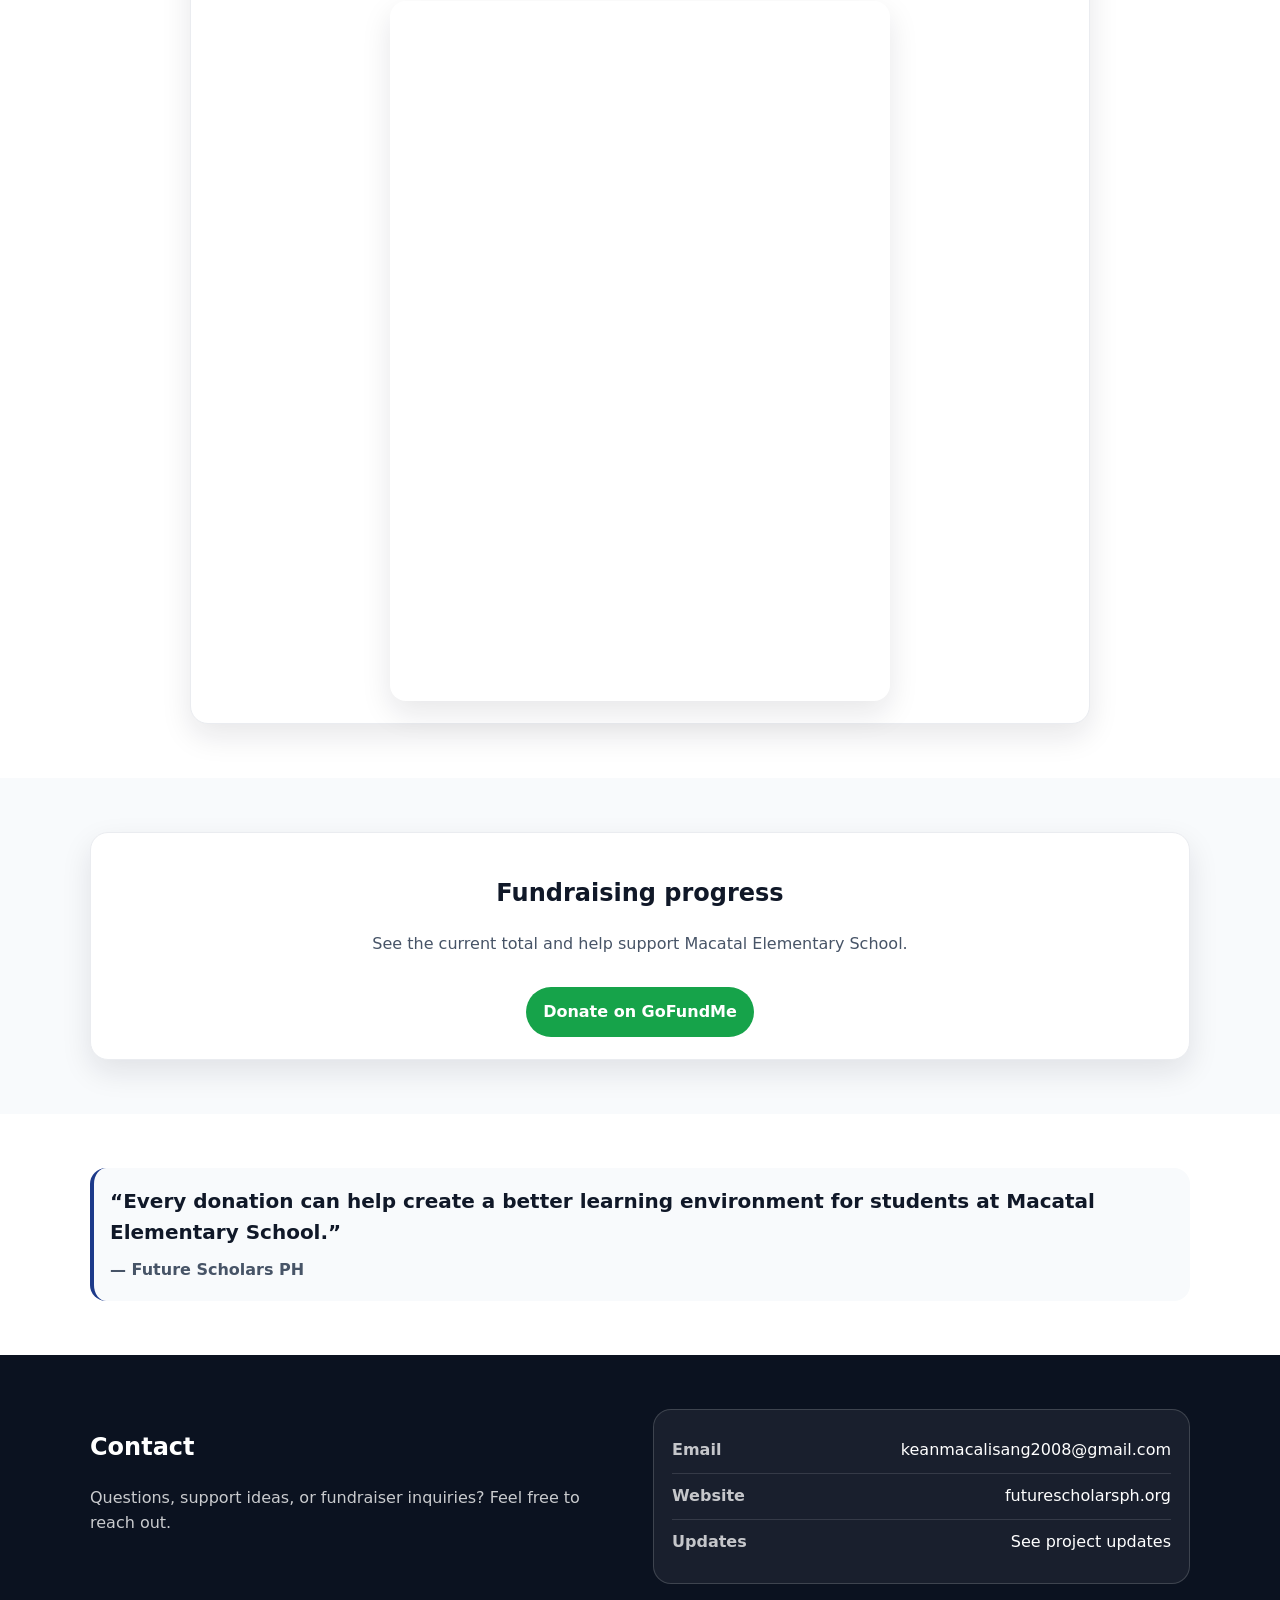
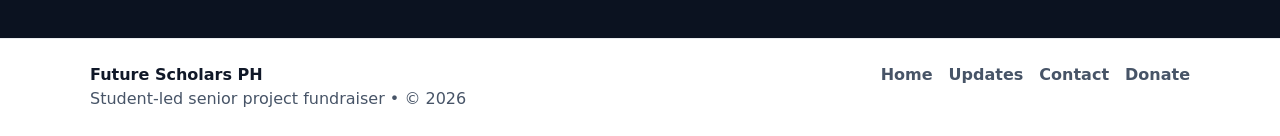
==== commit f2b4b593: "Update index.html" ====
--- a/index.html
+++ b/index.html
@@ -181,30 +181,42 @@
       </div>
     </section>
 
-    <!-- PERSONAL STORY -->
-    <section class="section" id="story">
-      <div class="container">
-        <div class="story-grid">
-          <div>
-            <p class="section-tag">Why I Chose This Project</p>
-            <h2>A personal connection to the school and community</h2>
-          </div>
-
-          <div>
-            <p>
-              I chose this as my senior project because I was born in Barangay Macatal, Philippines,
-              which is the same place where Macatal Elementary School is located.
-            </p>
-            <p>
-              My mom also attended this school from Grade 1 to Grade 6. When we visited in 2024,
-              I was able to see the school environment in person and watch the students during their
-              graduation. That experience helped me understand how hard-working the students are and
-              why this project matters to me.
-            </p>
-          </div>
-        </div>
-      </div>
-    </section>
+<!-- PERSONAL STORY -->
+<section class="section" id="story">
+  <div class="container">
+    <div class="story-grid">
+      <div>
+        <p class="section-tag">Why I Chose This Project</p>
+        <h2>A personal connection to the school and community</h2>
+      </div>
+
+      <div>
+        <p>
+          I chose this as my senior project because I was born in Barangay Macatal, Philippines,
+          which is the same place where Macatal Elementary School is located.
+        </p>
+        <p>
+          My mom also attended this school from Grade 1 to Grade 6, which made this project feel
+          even more personal to me and my family.
+        </p>
+        <p>
+          When we visited in 2024, I was able to see the school environment in person and watch
+          the students during their graduation. Seeing the school up close helped me better
+          understand both the needs of the campus and the hard work of the students.
+        </p>
+        <p>
+          That experience inspired me to create a student-led fundraiser that could give back to
+          the school and support students with supplies, classroom materials, and improvements that
+          can make learning better.
+        </p>
+        <p>
+          My hope is that this project can make a real difference, even in a small way, and show
+          how education can open opportunities for students in every community.
+        </p>
+      </div>
+    </div>
+  </div>
+</section>
 	  
 	  <!-- PRINCIPAL VIDEO -->
 <section class="section">
--- a/style.css
+++ b/style.css
@@ -595,4 +595,25 @@
   .slideshow .slide{
     aspect-ratio: 4 / 3;
   }
+}
+
+.update-photo-collage{
+  margin-top:20px;
+  display:grid;
+  grid-template-columns: repeat(3, 1fr);
+  gap:16px;
+}
+
+.update-photo-collage img{
+  width:100%;
+  aspect-ratio: 4 / 3;
+  object-fit: cover;
+  border-radius:16px;
+  box-shadow: var(--shadow);
+}
+
+@media (max-width: 880px){
+  .update-photo-collage{
+    grid-template-columns: 1fr;
+  }
 }
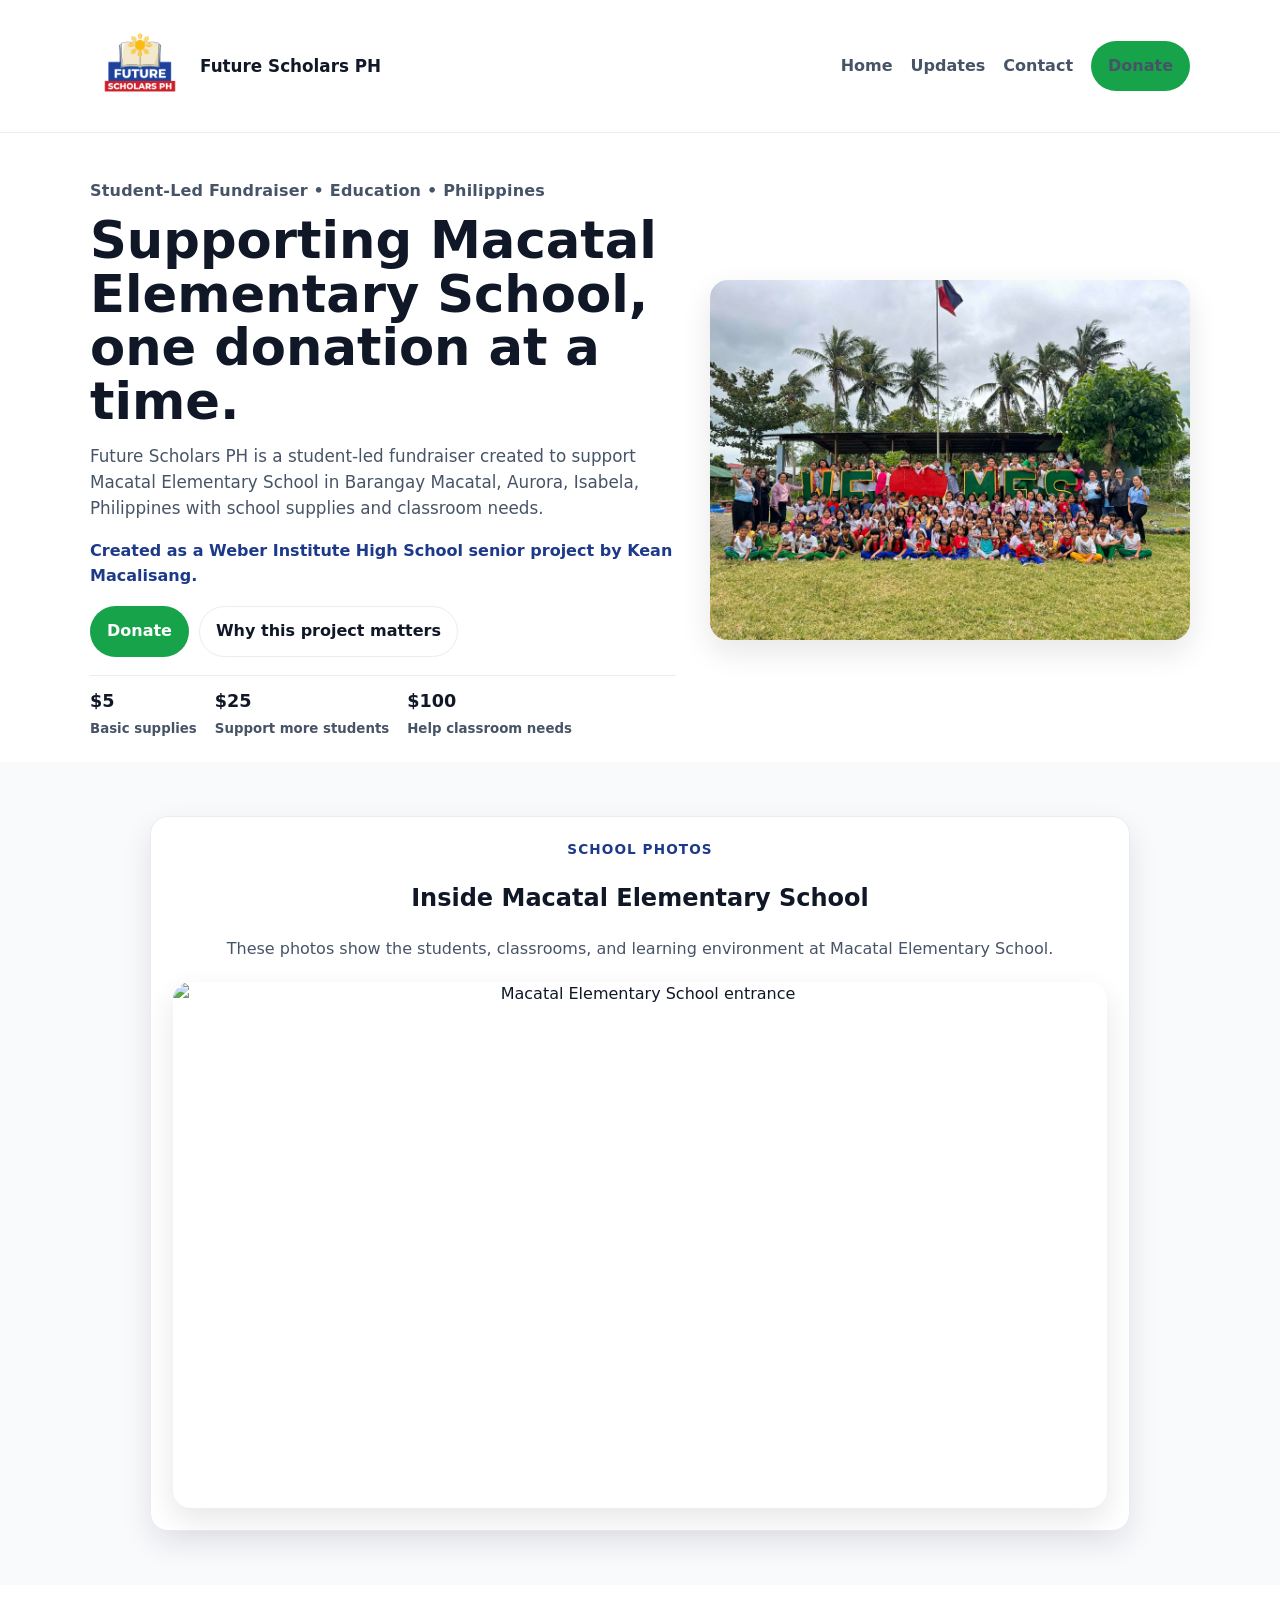
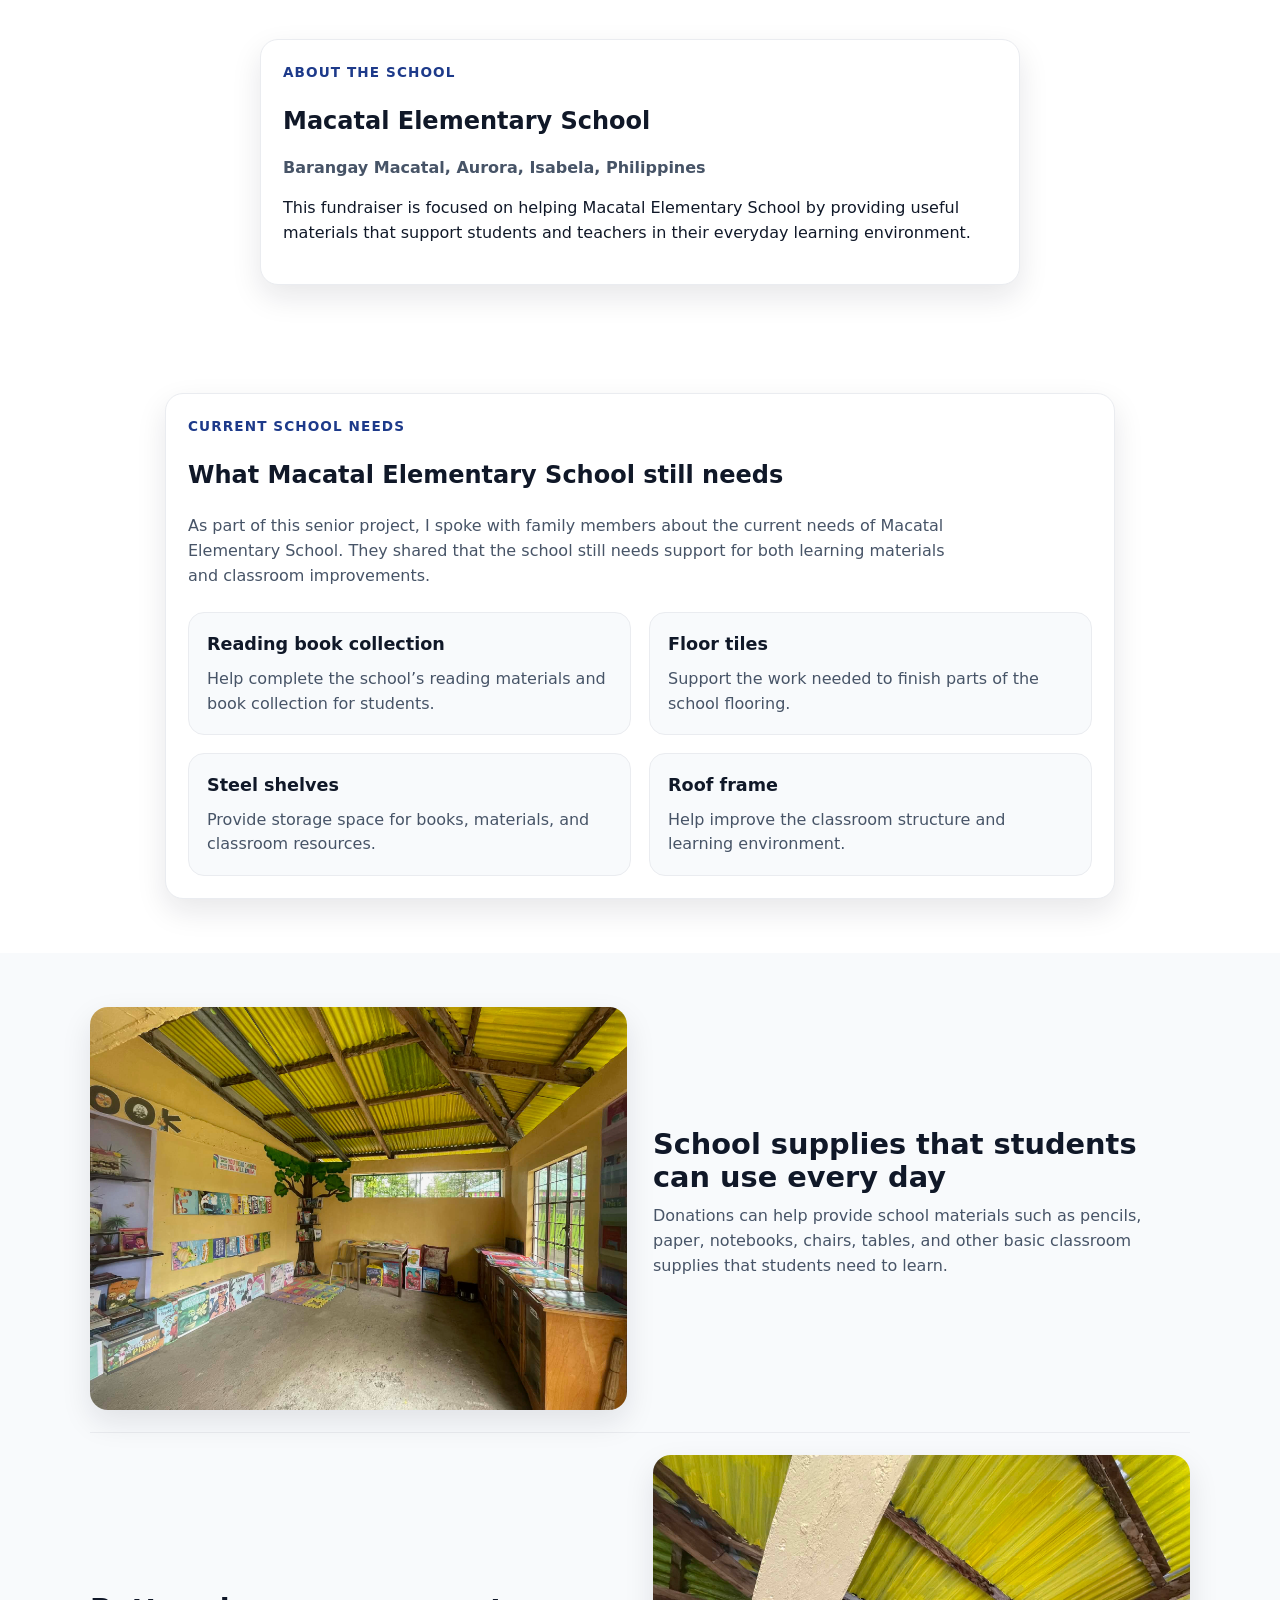
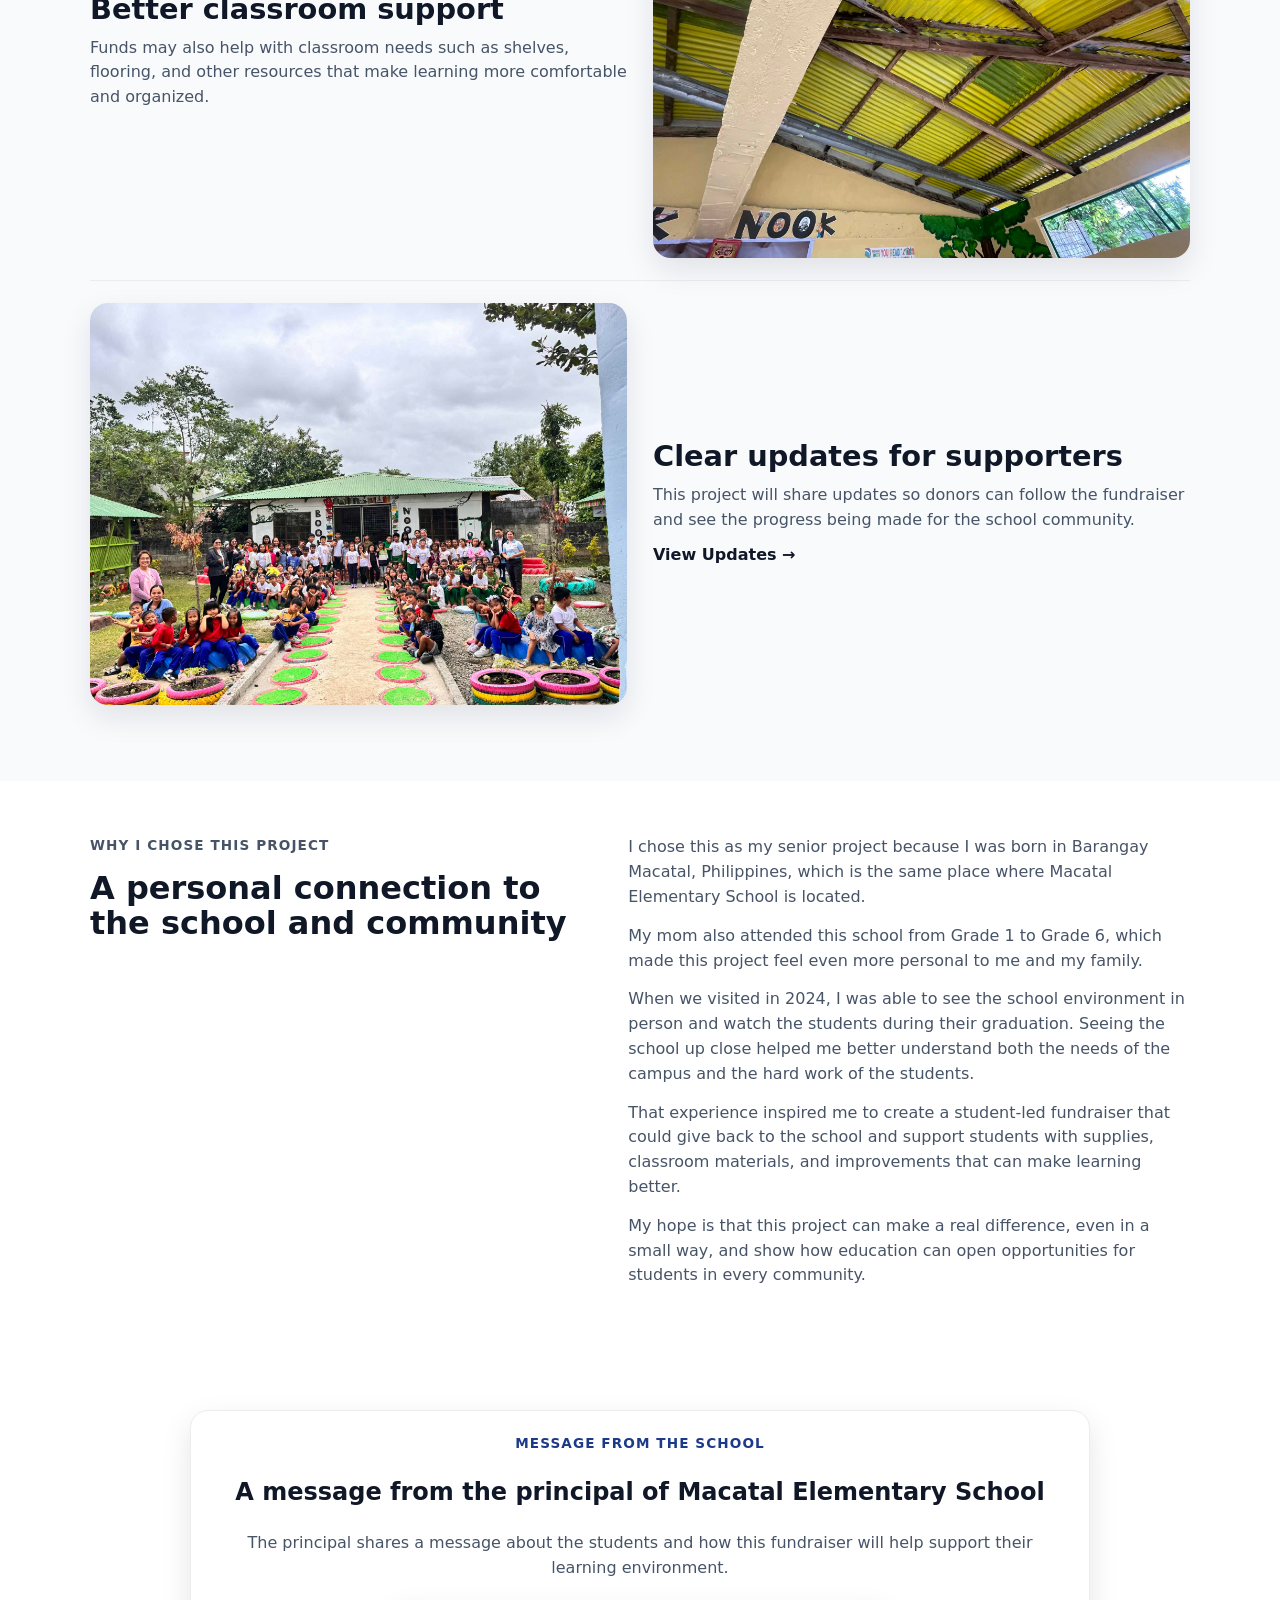
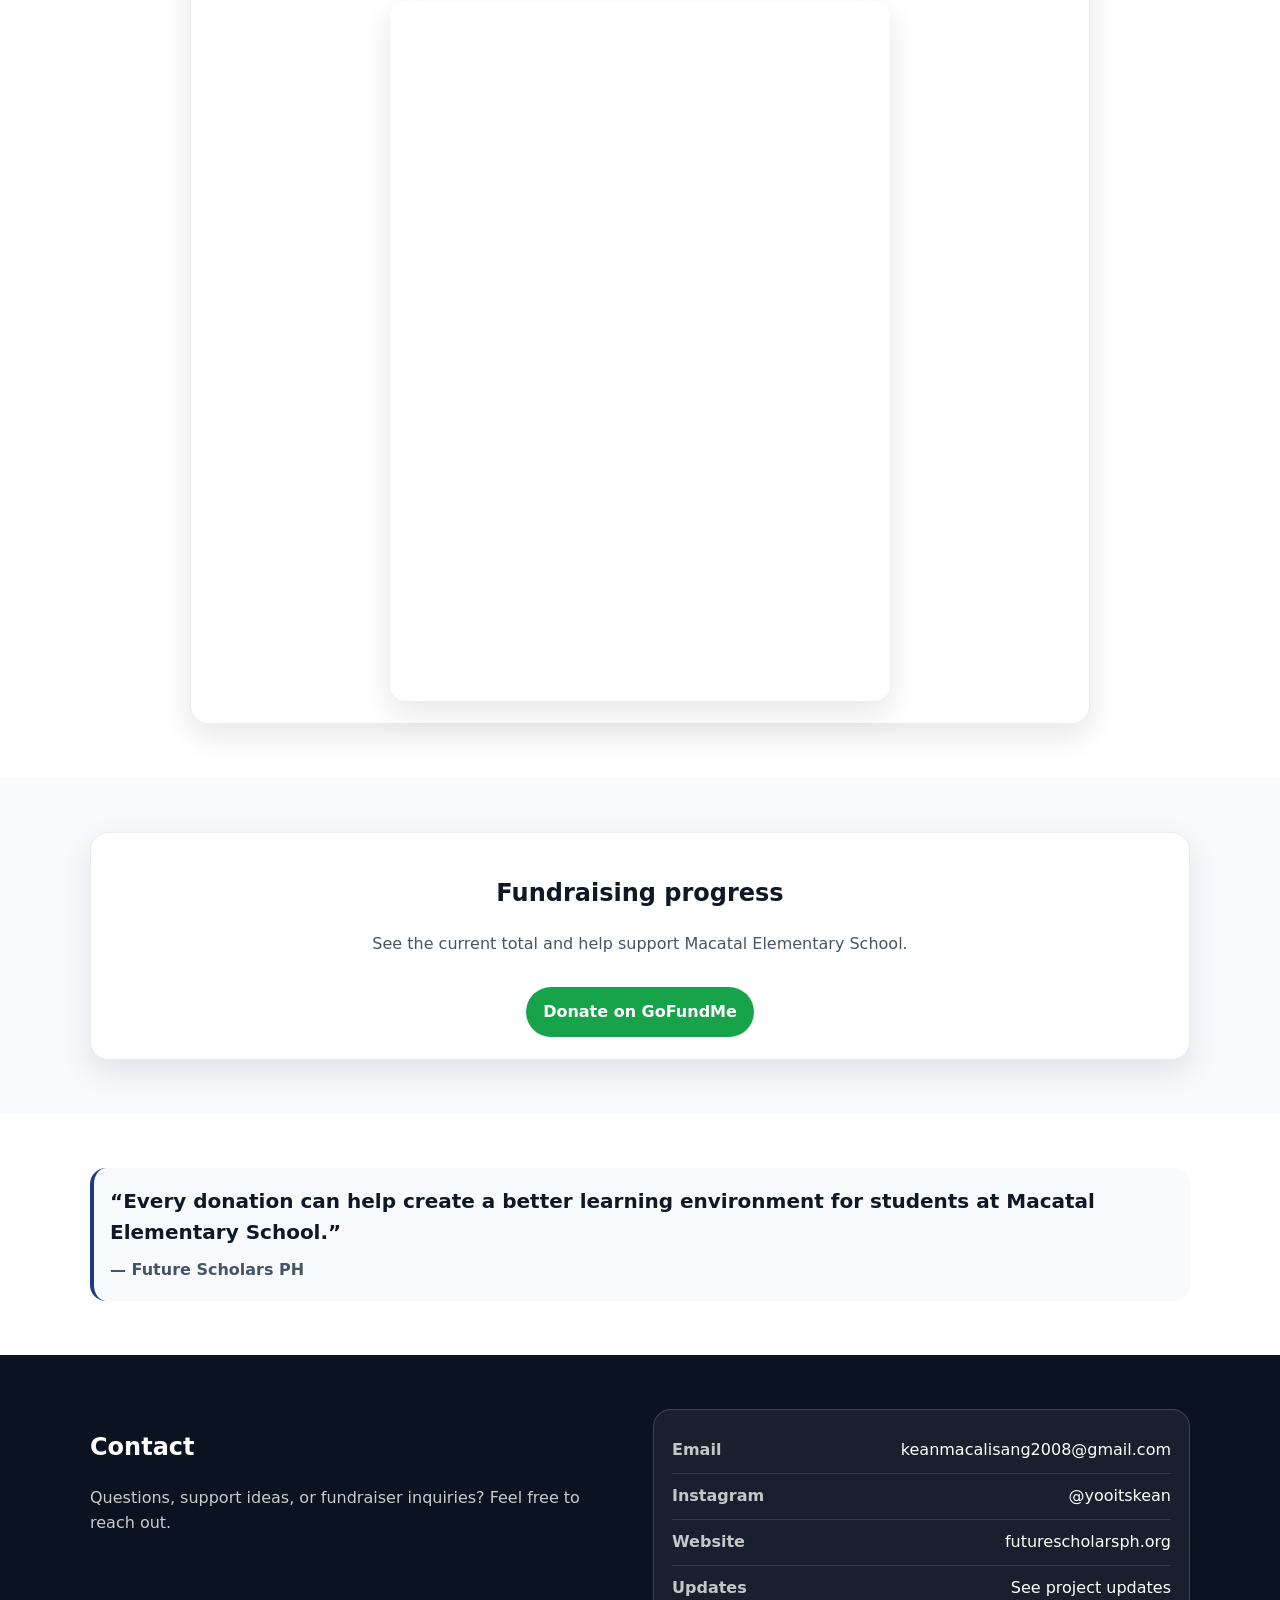
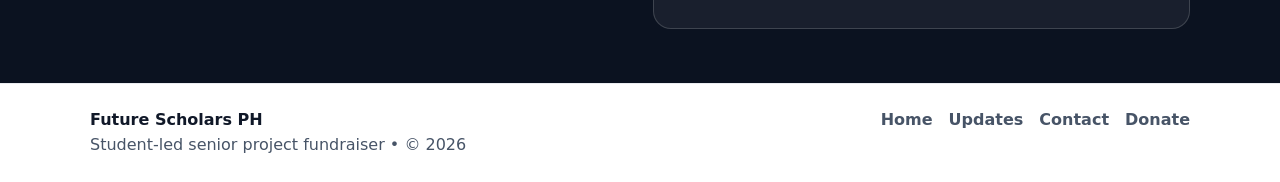
==== commit 98c74046: "Update index.html" ====
--- a/index.html
+++ b/index.html
@@ -274,32 +274,39 @@
       </div>
     </section>
 
-    <!-- CONTACT -->
-    <section class="section section-dark">
-      <div class="container contact-grid">
-        <div>
-          <h2>Contact</h2>
-          <p class="muted-on-dark">
-            Questions, support ideas, or fundraiser inquiries? Feel free to reach out.
-          </p>
-        </div>
-
-        <div class="contact-card">
-          <div class="contact-row">
-            <span class="label">Email</span>
-            <a href="mailto:keanmacalisang2008@gmail.com">keanmacalisang2008@gmail.com</a>
-          </div>
-          <div class="contact-row">
-            <span class="label">Website</span>
-            <a href="https://futurescholarsph.org" target="_blank">futurescholarsph.org</a>
-          </div>
-          <div class="contact-row">
-            <span class="label">Updates</span>
-            <a href="updates.html">See project updates</a>
-          </div>
-        </div>
-      </div>
-    </section>
+   <!-- CONTACT -->
+<section class="section section-dark">
+  <div class="container contact-grid">
+    <div>
+      <h2>Contact</h2>
+      <p class="muted-on-dark">
+        Questions, support ideas, or fundraiser inquiries? Feel free to reach out.
+      </p>
+    </div>
+
+    <div class="contact-card">
+      <div class="contact-row">
+        <span class="label">Email</span>
+        <a href="mailto:keanmacalisang2008@gmail.com">keanmacalisang2008@gmail.com</a>
+      </div>
+
+      <div class="contact-row">
+        <span class="label">Instagram</span>
+        <a href="https://instagram.com/yooitskean" target="_blank">@yooitskean</a>
+      </div>
+
+      <div class="contact-row">
+        <span class="label">Website</span>
+        <a href="https://futurescholarsph.org" target="_blank">futurescholarsph.org</a>
+      </div>
+
+      <div class="contact-row">
+        <span class="label">Updates</span>
+        <a href="updates.html">See project updates</a>
+      </div>
+    </div>
+  </div>
+</section>
 
     <!-- FOOTER -->
     <footer class="footer">
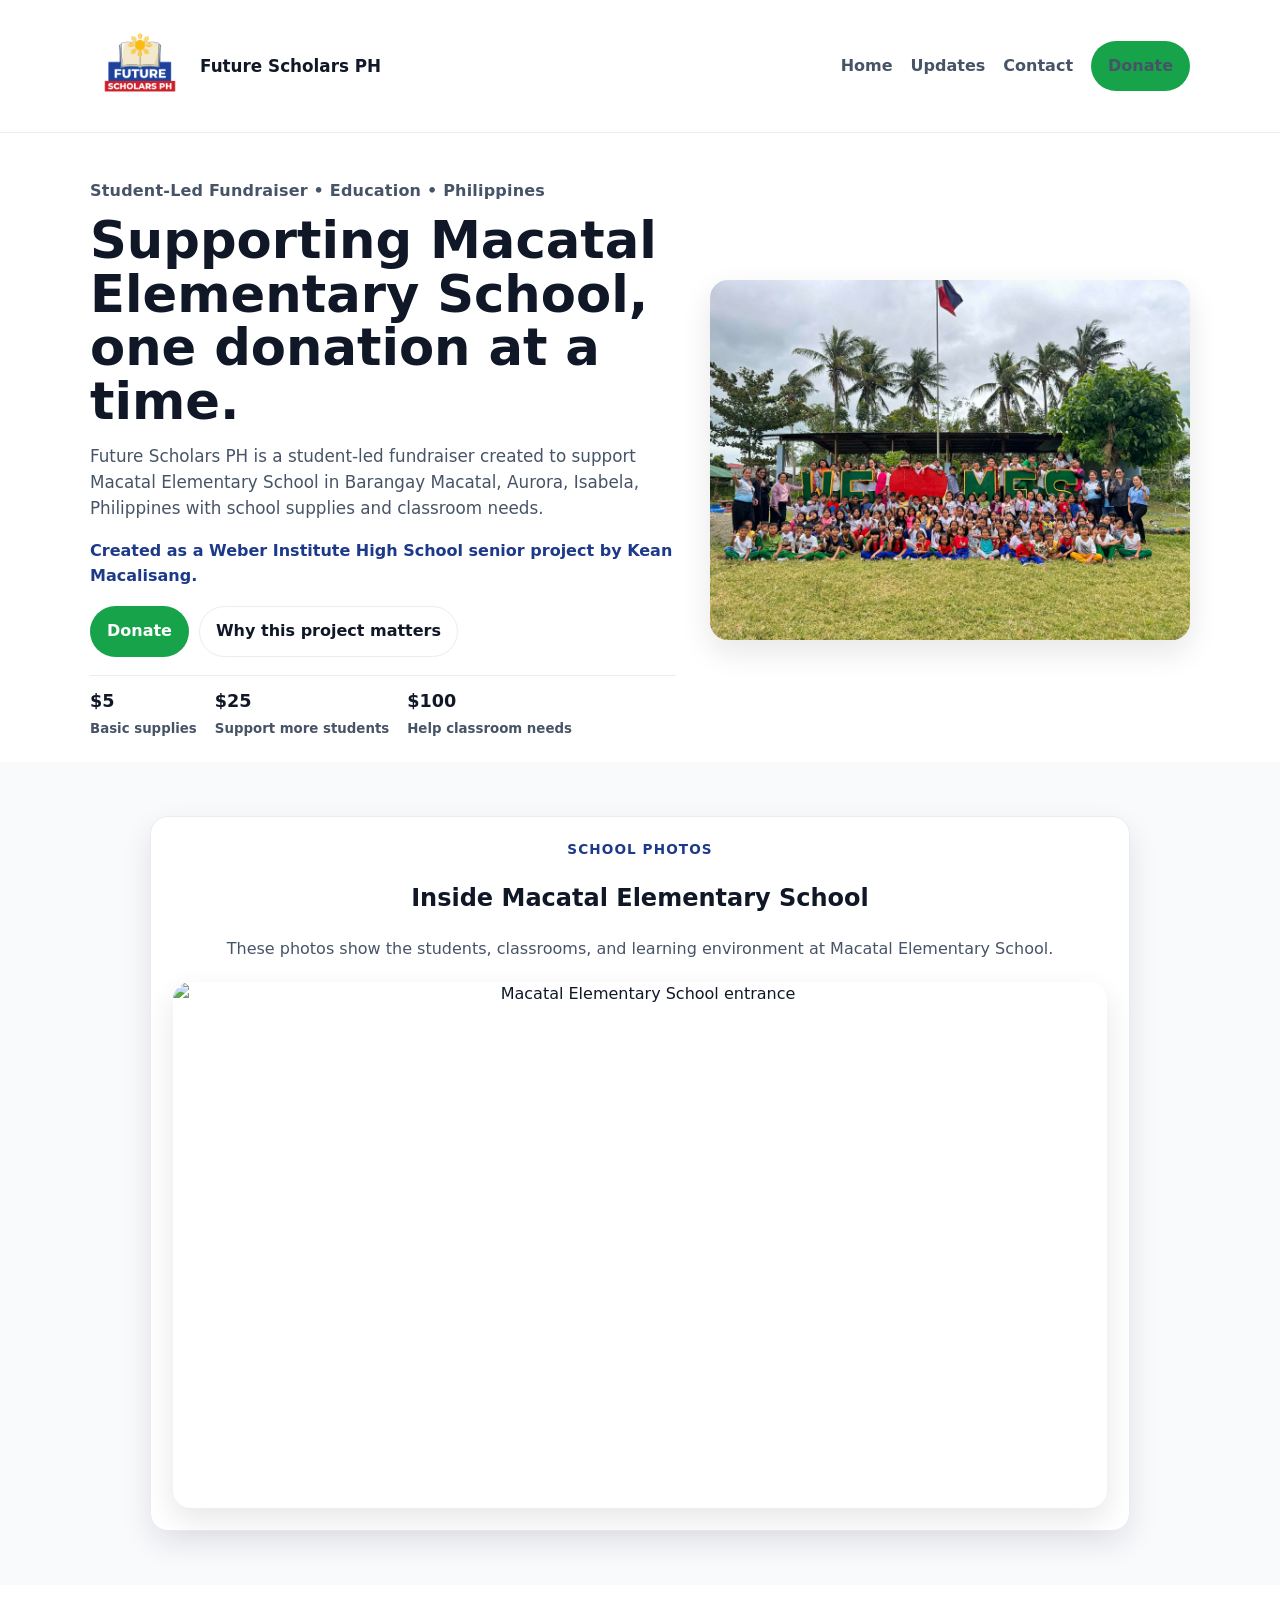
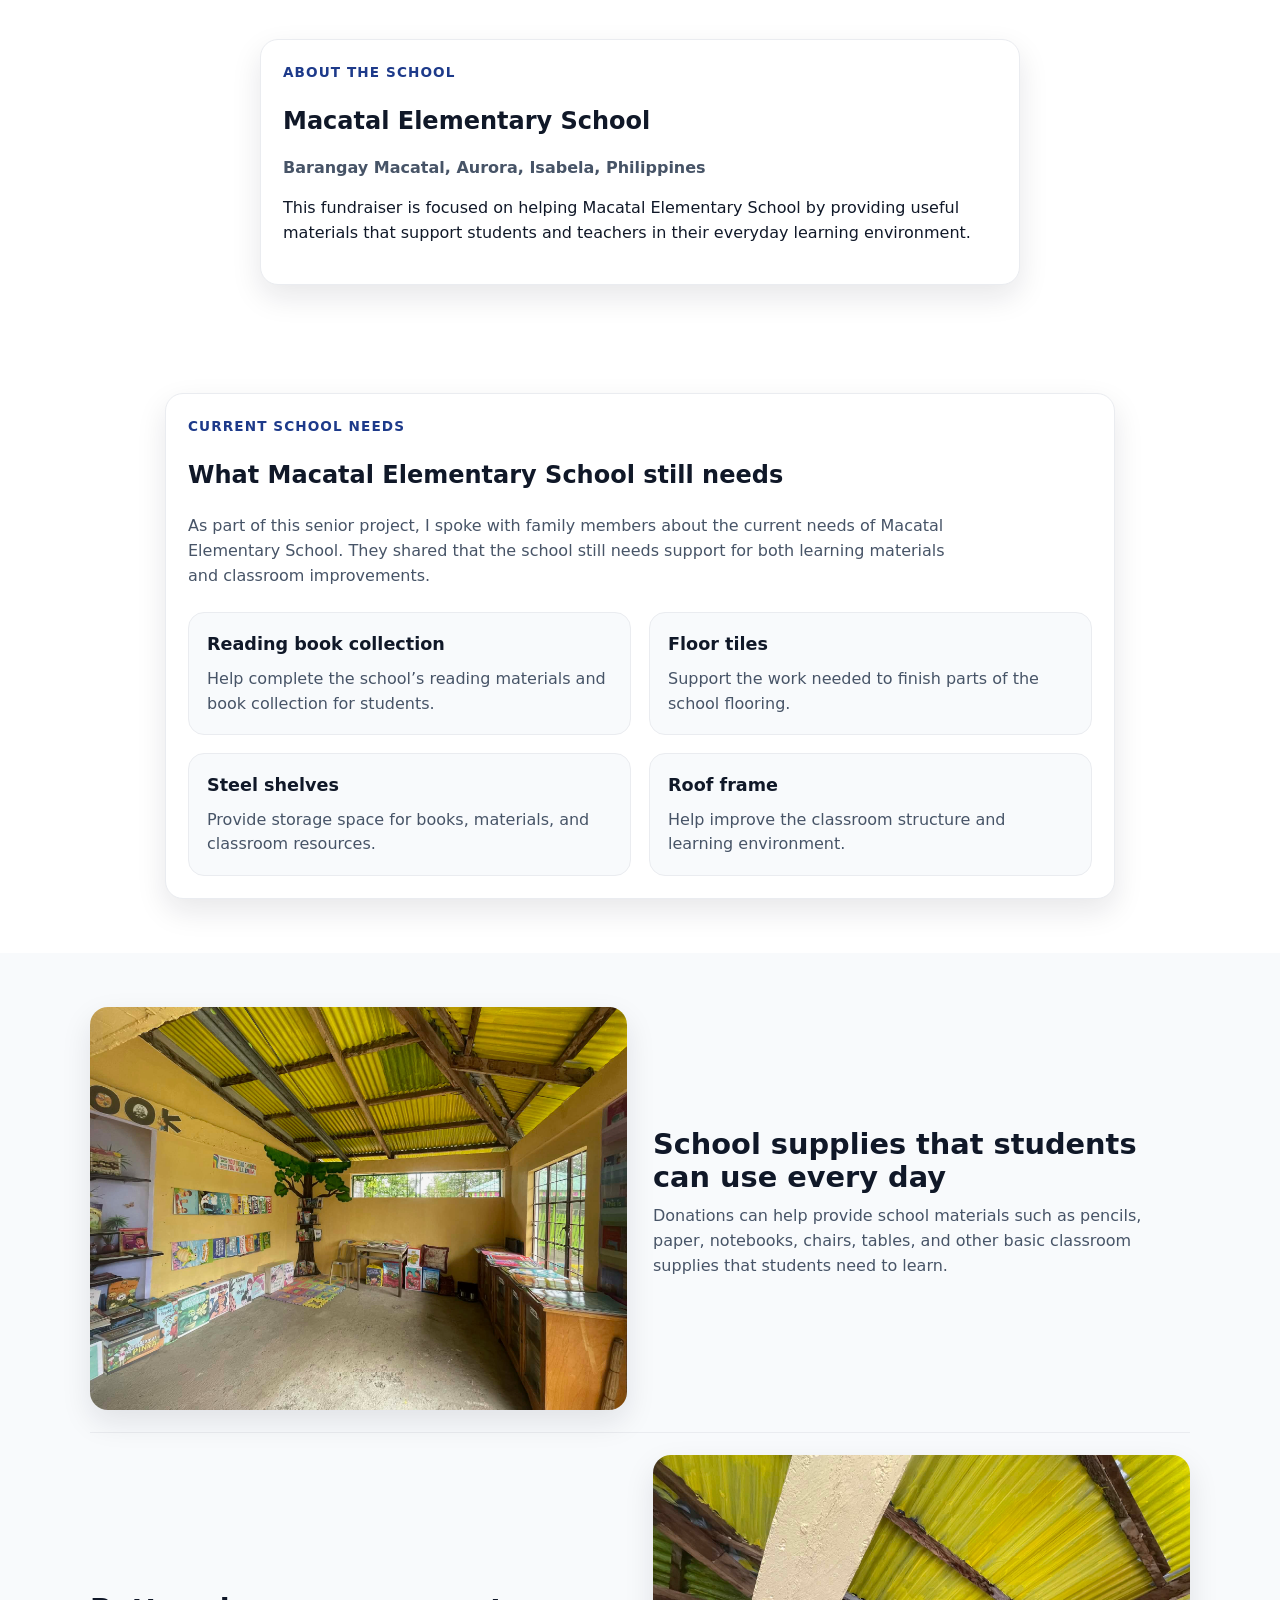
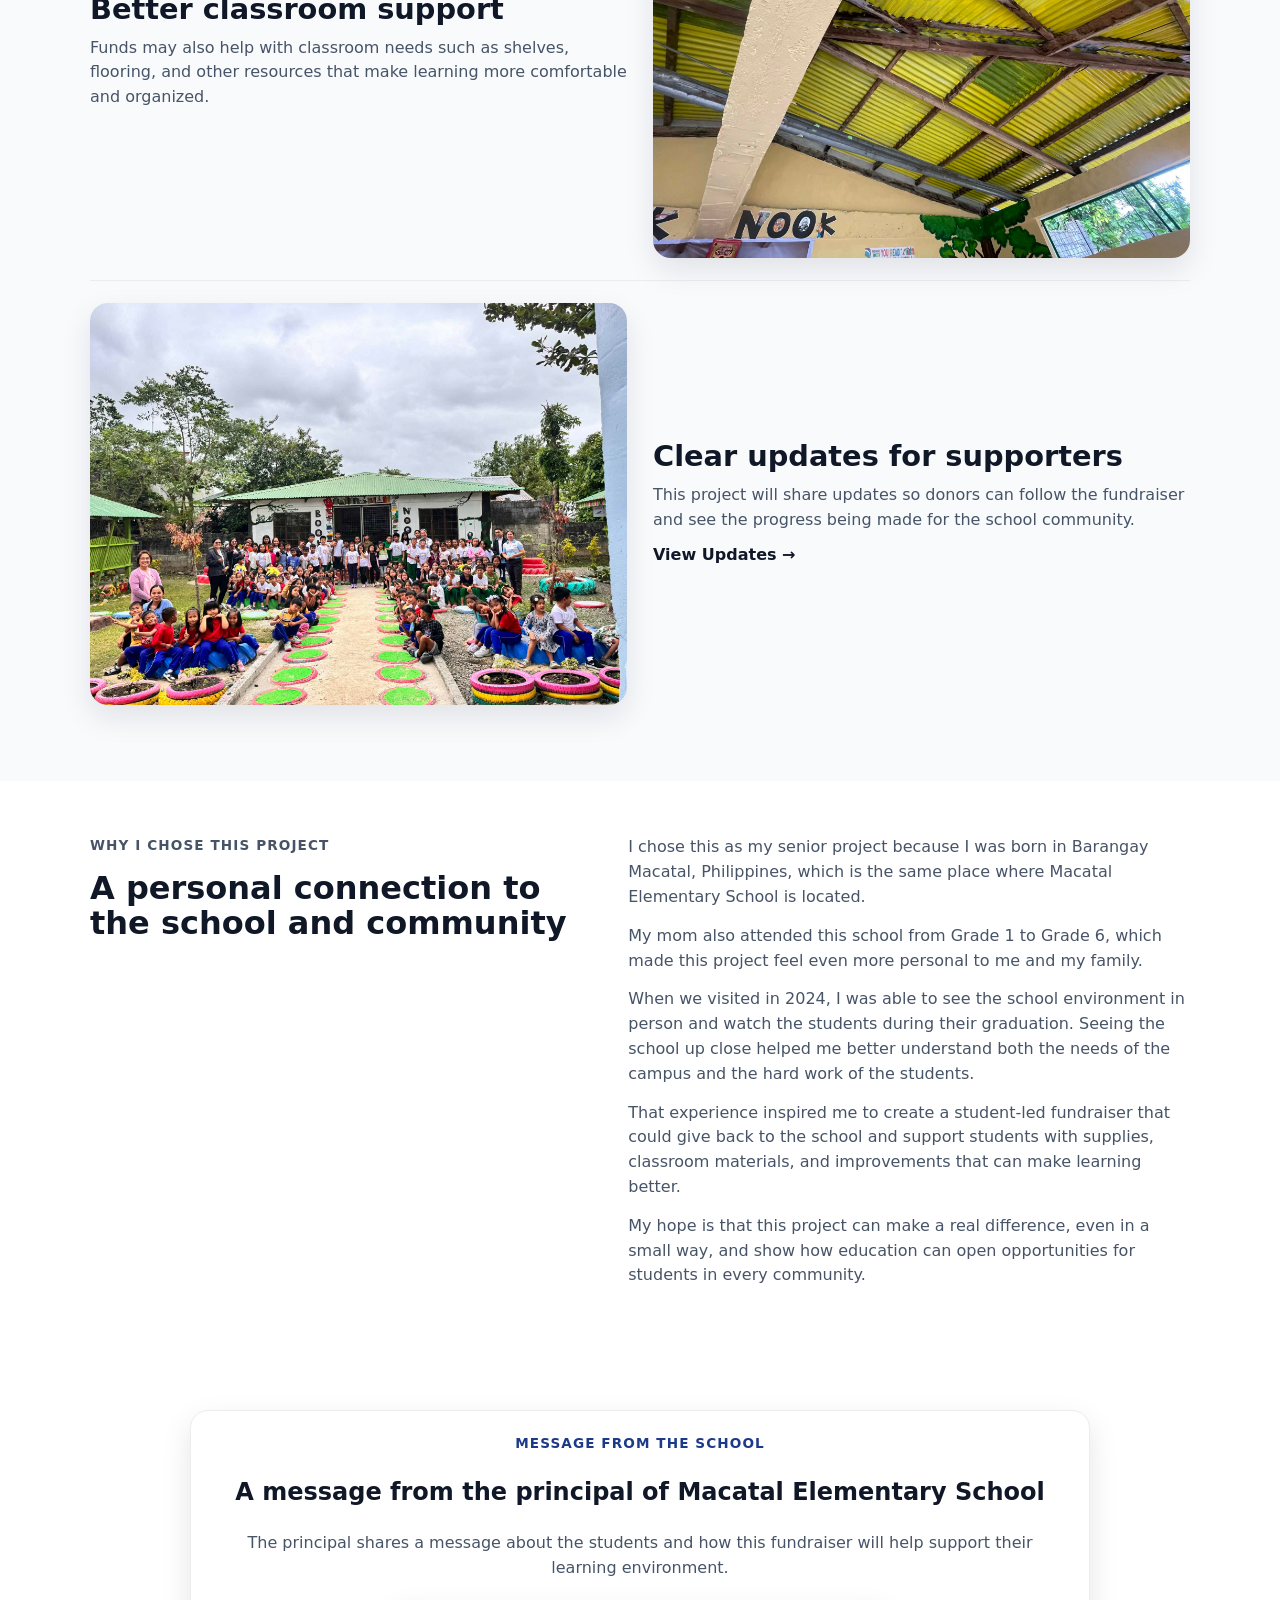
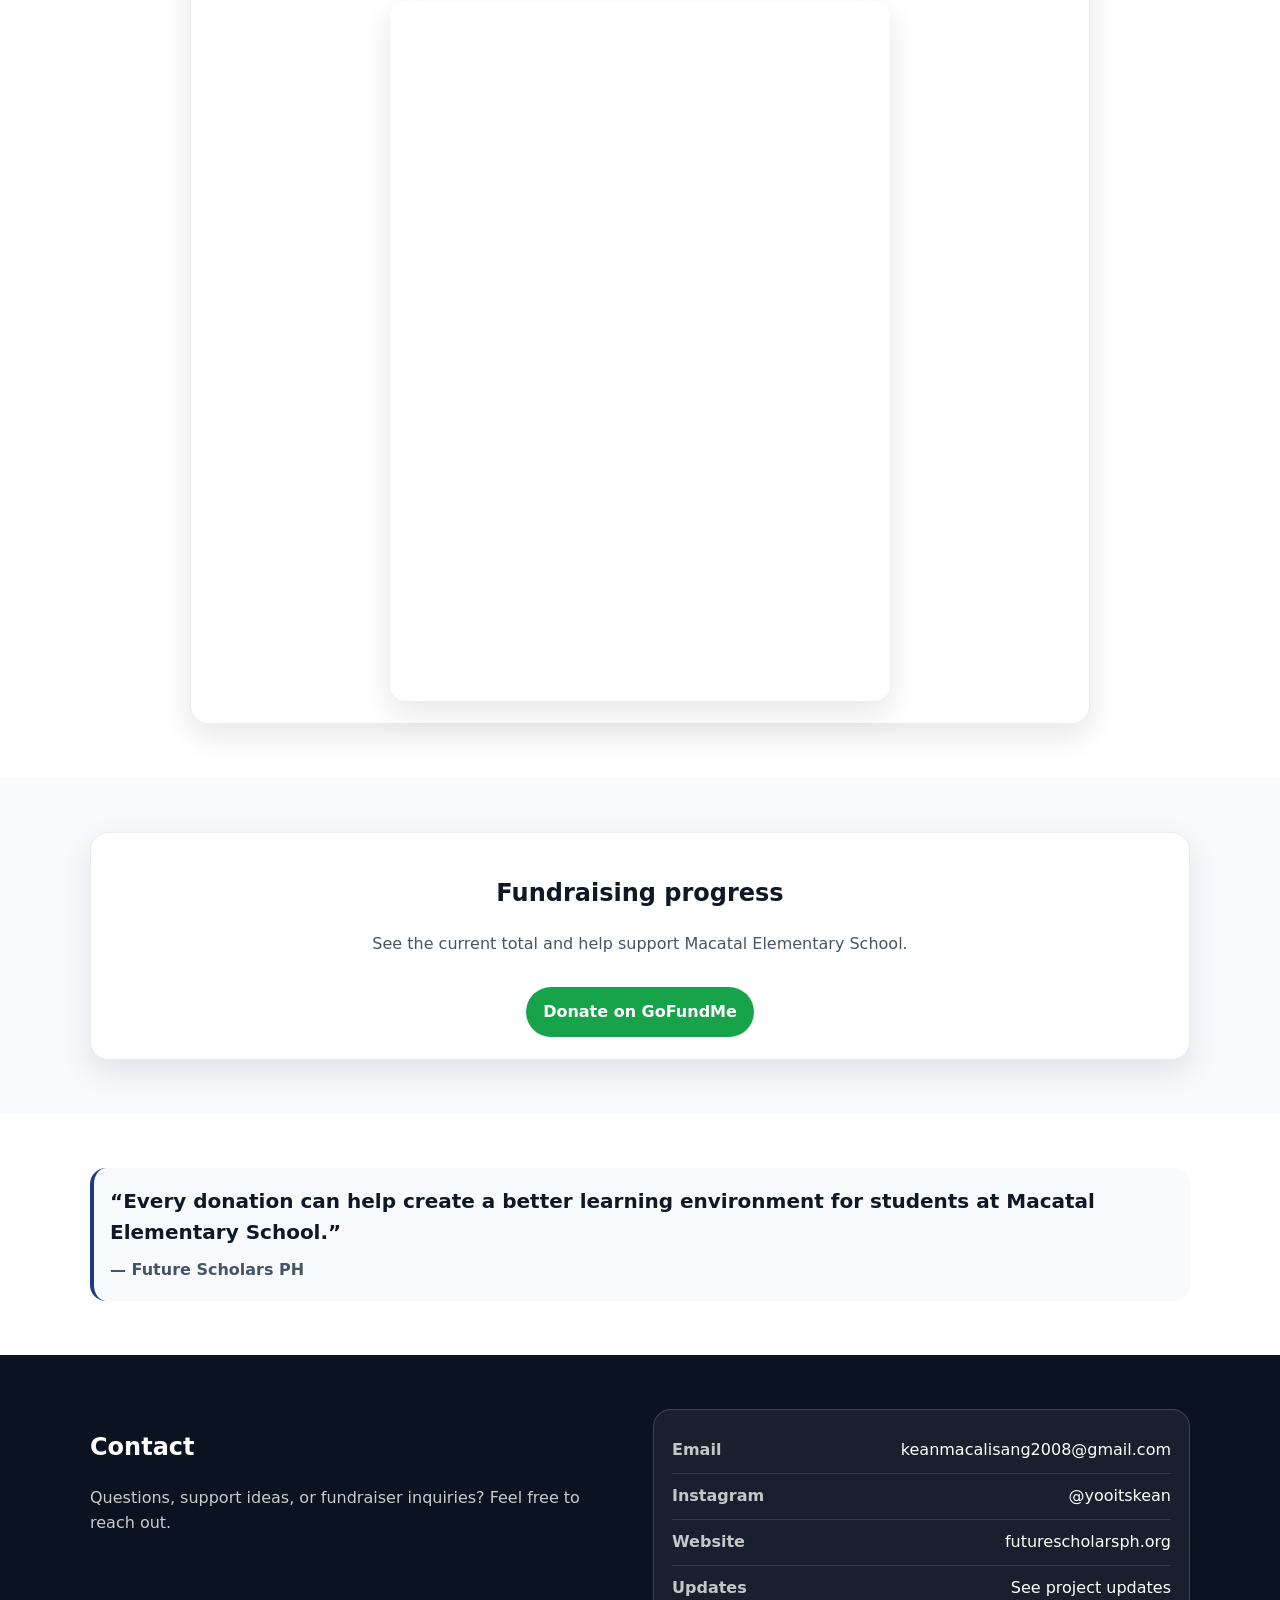
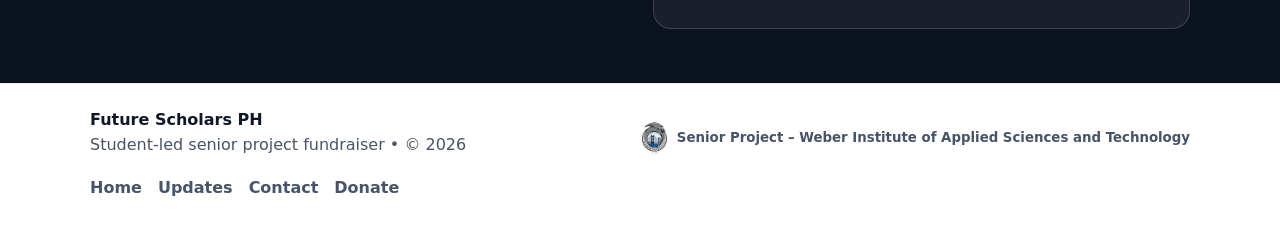
==== commit 6fd1ae18: "Weber Institute Logo" ====
--- a/index.html
+++ b/index.html
@@ -315,6 +315,12 @@
           <div class="footer-title">Future Scholars PH</div>
           <div class="muted">Student-led senior project fundraiser • © 2026</div>
         </div>
+		  
+		  <div class="footer-school">
+        <img src="assets/WeberInstituteLogo.png" alt="Weber Institute logo">
+        <small>Senior Project – Weber Institute of Applied Sciences and Technology</small>
+      </div>
+		  
         <div class="footer-links">
           <a href="index.html">Home</a>
           <a href="updates.html">Updates</a>
--- a/style.css
+++ b/style.css
@@ -616,4 +616,59 @@
   .update-photo-collage{
     grid-template-columns: 1fr;
   }
+}
+
+.contact-page-grid{
+  display:grid;
+  grid-template-columns: repeat(3, 1fr);
+  gap:20px;
+}
+
+.contact-box{
+  background:#fff;
+  border:1px solid var(--line);
+  border-radius:var(--radius);
+  padding:22px;
+  box-shadow: var(--shadow);
+  text-align:center;
+}
+
+.contact-box h3{
+  margin:0 0 8px;
+}
+
+.contact-box p{
+  margin:0 0 12px;
+}
+
+.contact-link{
+  font-weight:700;
+  color:var(--brand);
+}
+
+.contact-link:hover{
+  text-decoration:underline;
+}
+
+@media (max-width: 880px){
+  .contact-page-grid{
+    grid-template-columns:1fr;
+  }
+}
+
+.footer-school{
+  display:flex;
+  align-items:center;
+  gap:10px;
+  margin-top:10px;
+}
+
+.footer-school img{
+  height:32px;
+  width:auto;
+}
+
+.footer-school small{
+  color:var(--muted);
+  font-weight:600;
 }
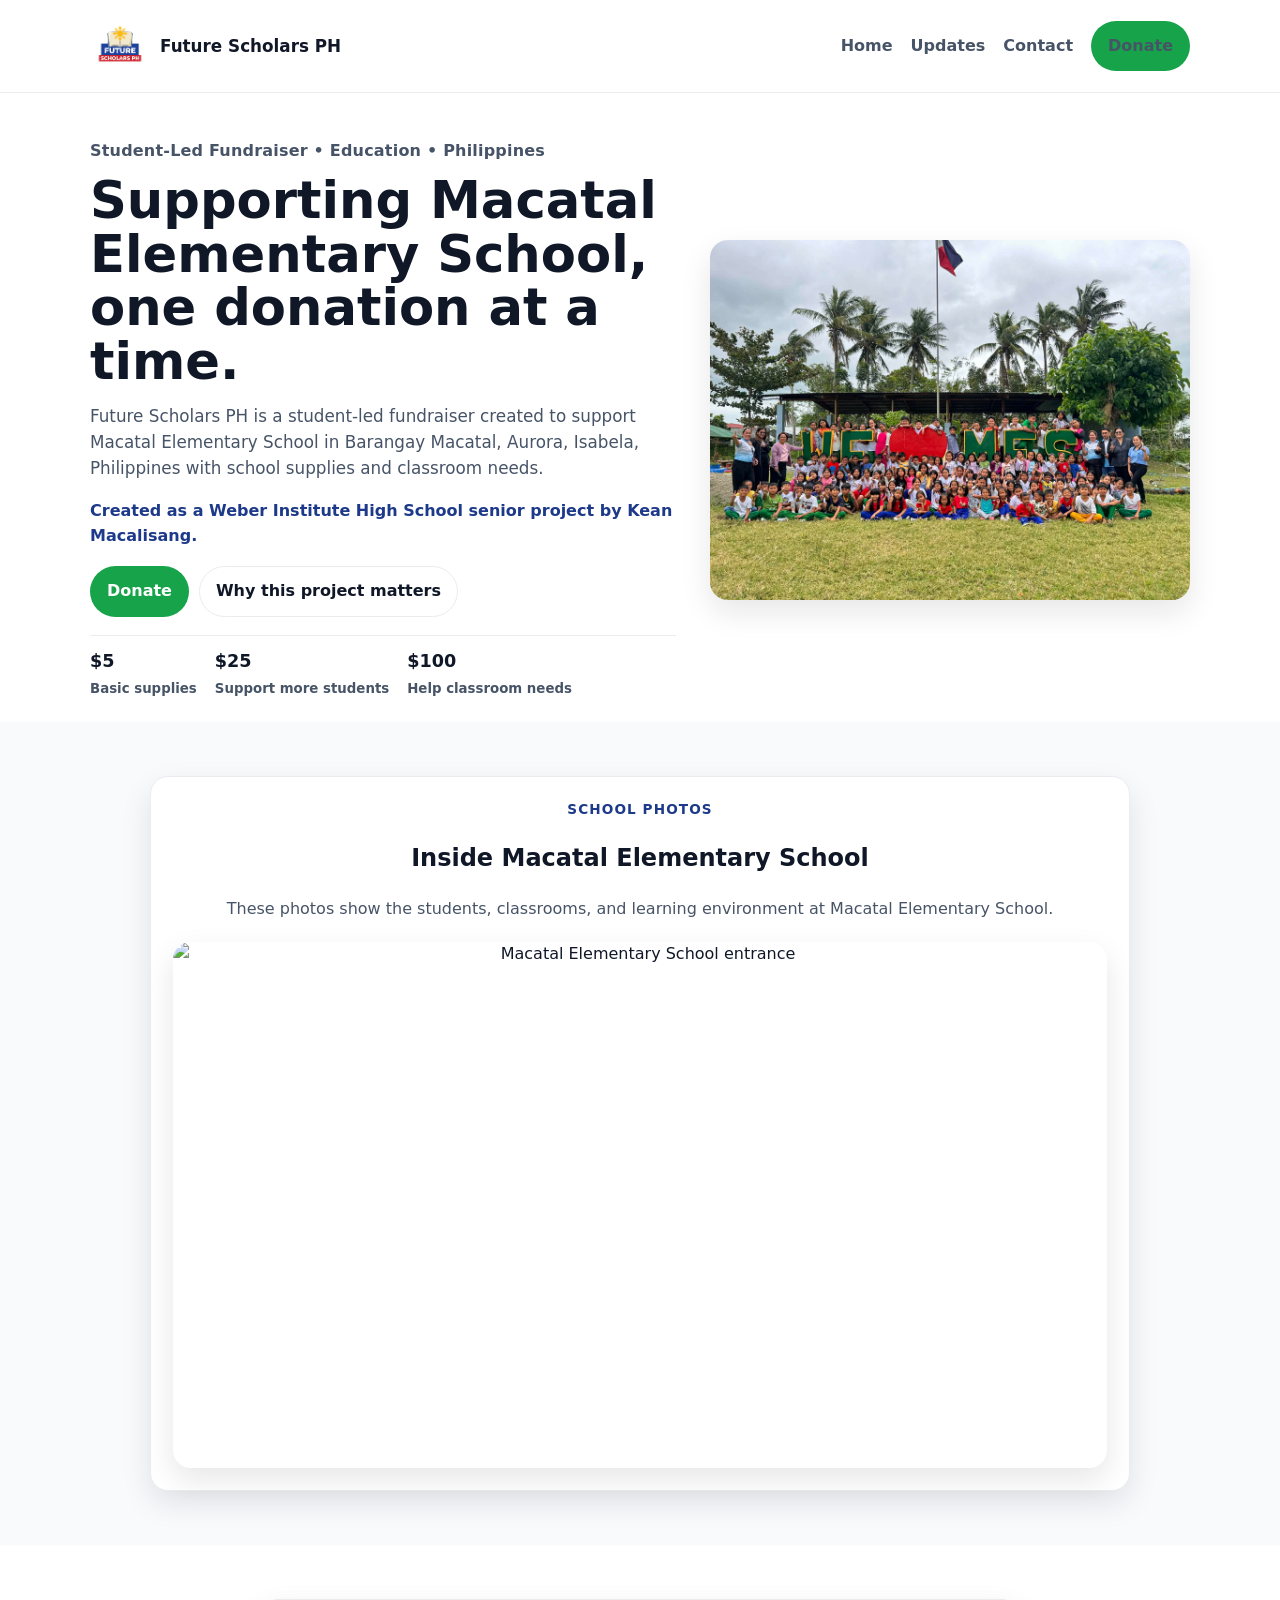
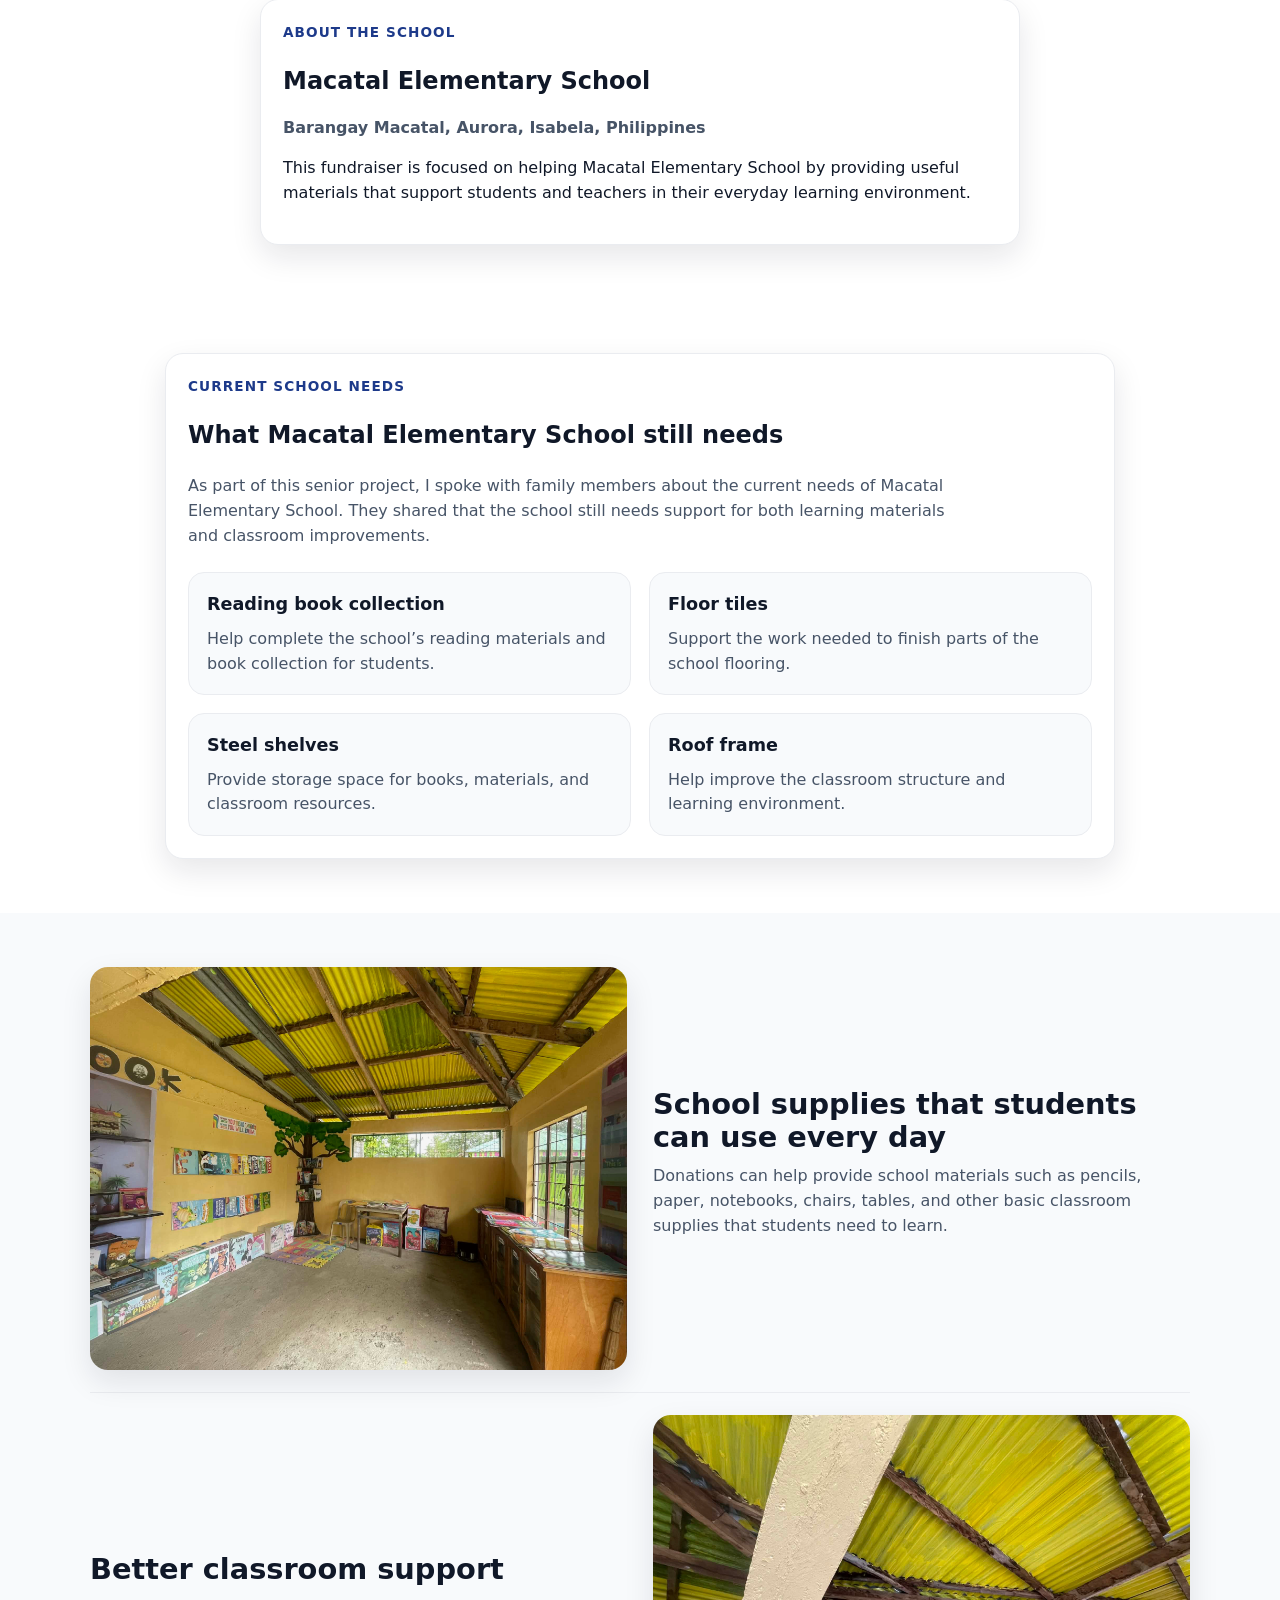
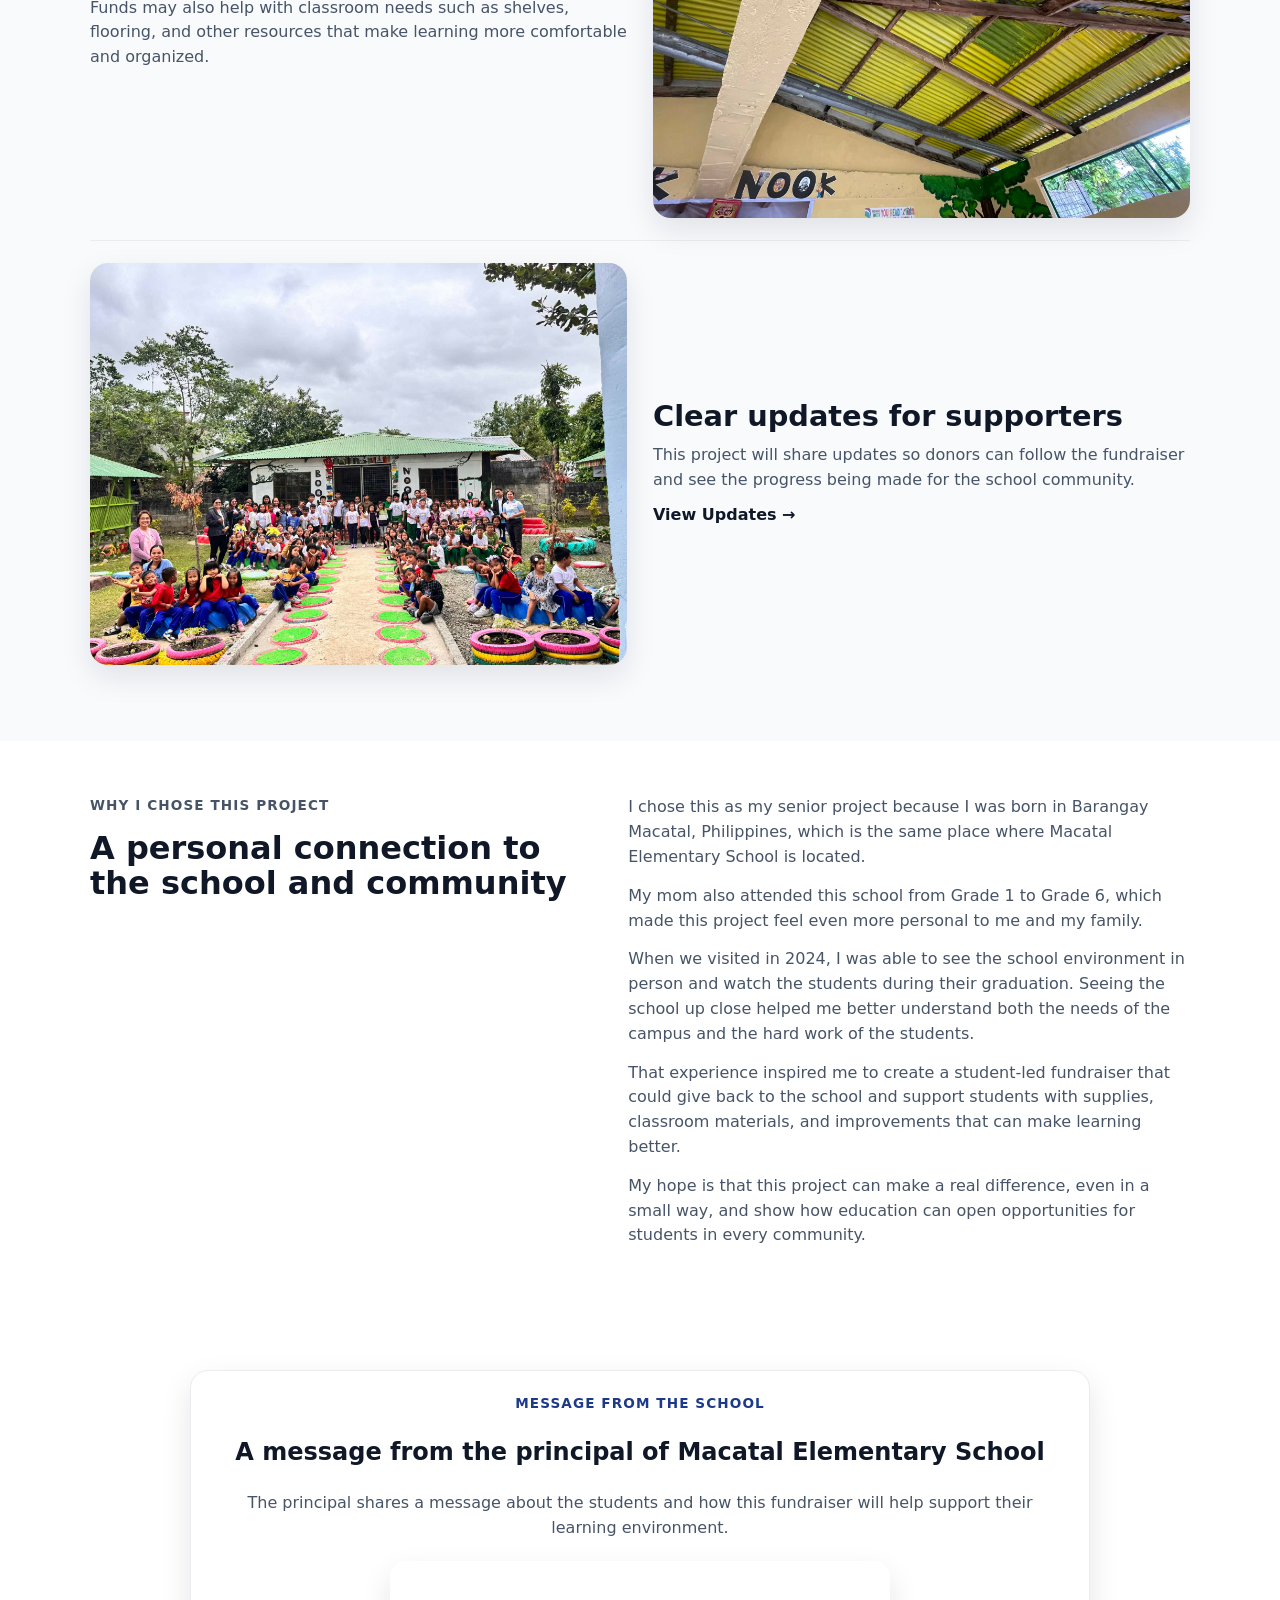
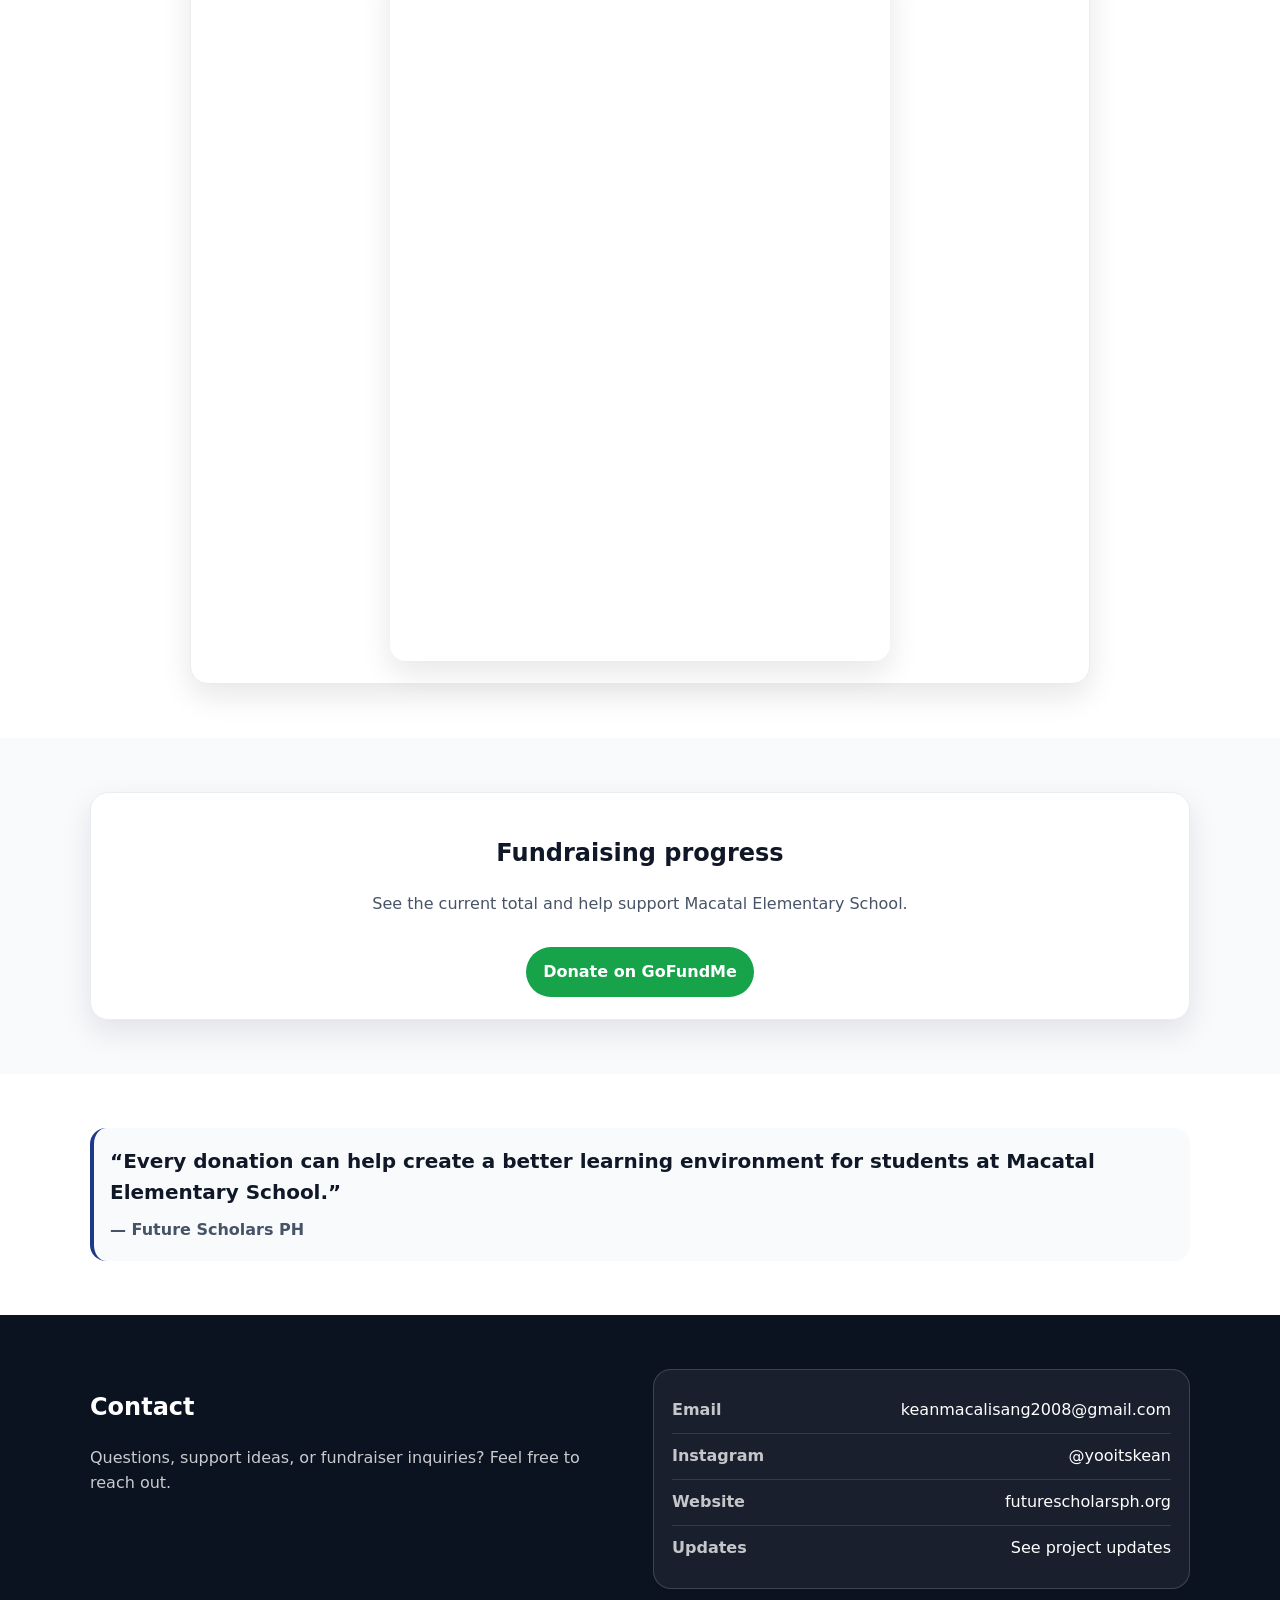
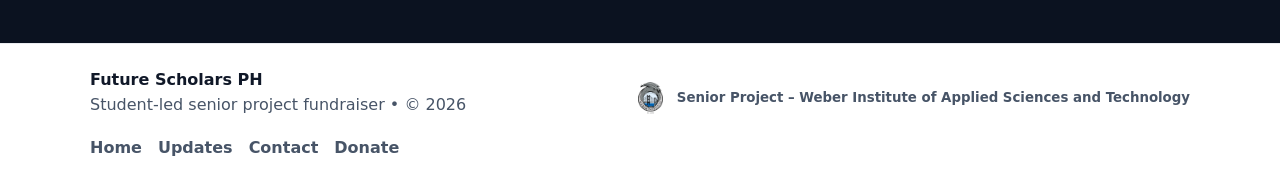
==== commit 76a28101: "Slideshow" ====
--- a/index.html
+++ b/index.html
@@ -77,6 +77,7 @@
         <img src="assets/TeacherWorkingWithStudents.png" class="slide" alt="Teacher working with students in class">
         <img src="assets/SchoolActivity.png" class="slide" alt="School activity with students">
         <img src="assets/SchoolActivity2.png" class="slide" alt="Students attending a school activity">
+		  <img src="assets/BookCharacterParade.JPG" class="slide" alt="Book character parade">
       </div>
     </div>
   </div>
--- a/style.css
+++ b/style.css
@@ -70,7 +70,7 @@
 
 .brand-logo{
   width:auto;
-  height:100px;
+  height:60px;
   object-fit:contain;
   display:block;
   border-radius:0;
@@ -661,14 +661,24 @@
   align-items:center;
   gap:10px;
   margin-top:10px;
+  max-width:max-content;
 }
 
 .footer-school img{
-  height:32px;
-  width:auto;
+  display:block;
+  width:32px !important;
+  height:32px !important;
+  min-width:32px;
+  min-height:32px;
+  max-width:32px;
+  max-height:32px;
+  object-fit:contain;
+  border-radius:0;
+  flex:0 0 32px;
 }
 
 .footer-school small{
   color:var(--muted);
   font-weight:600;
+  white-space:nowrap;
 }
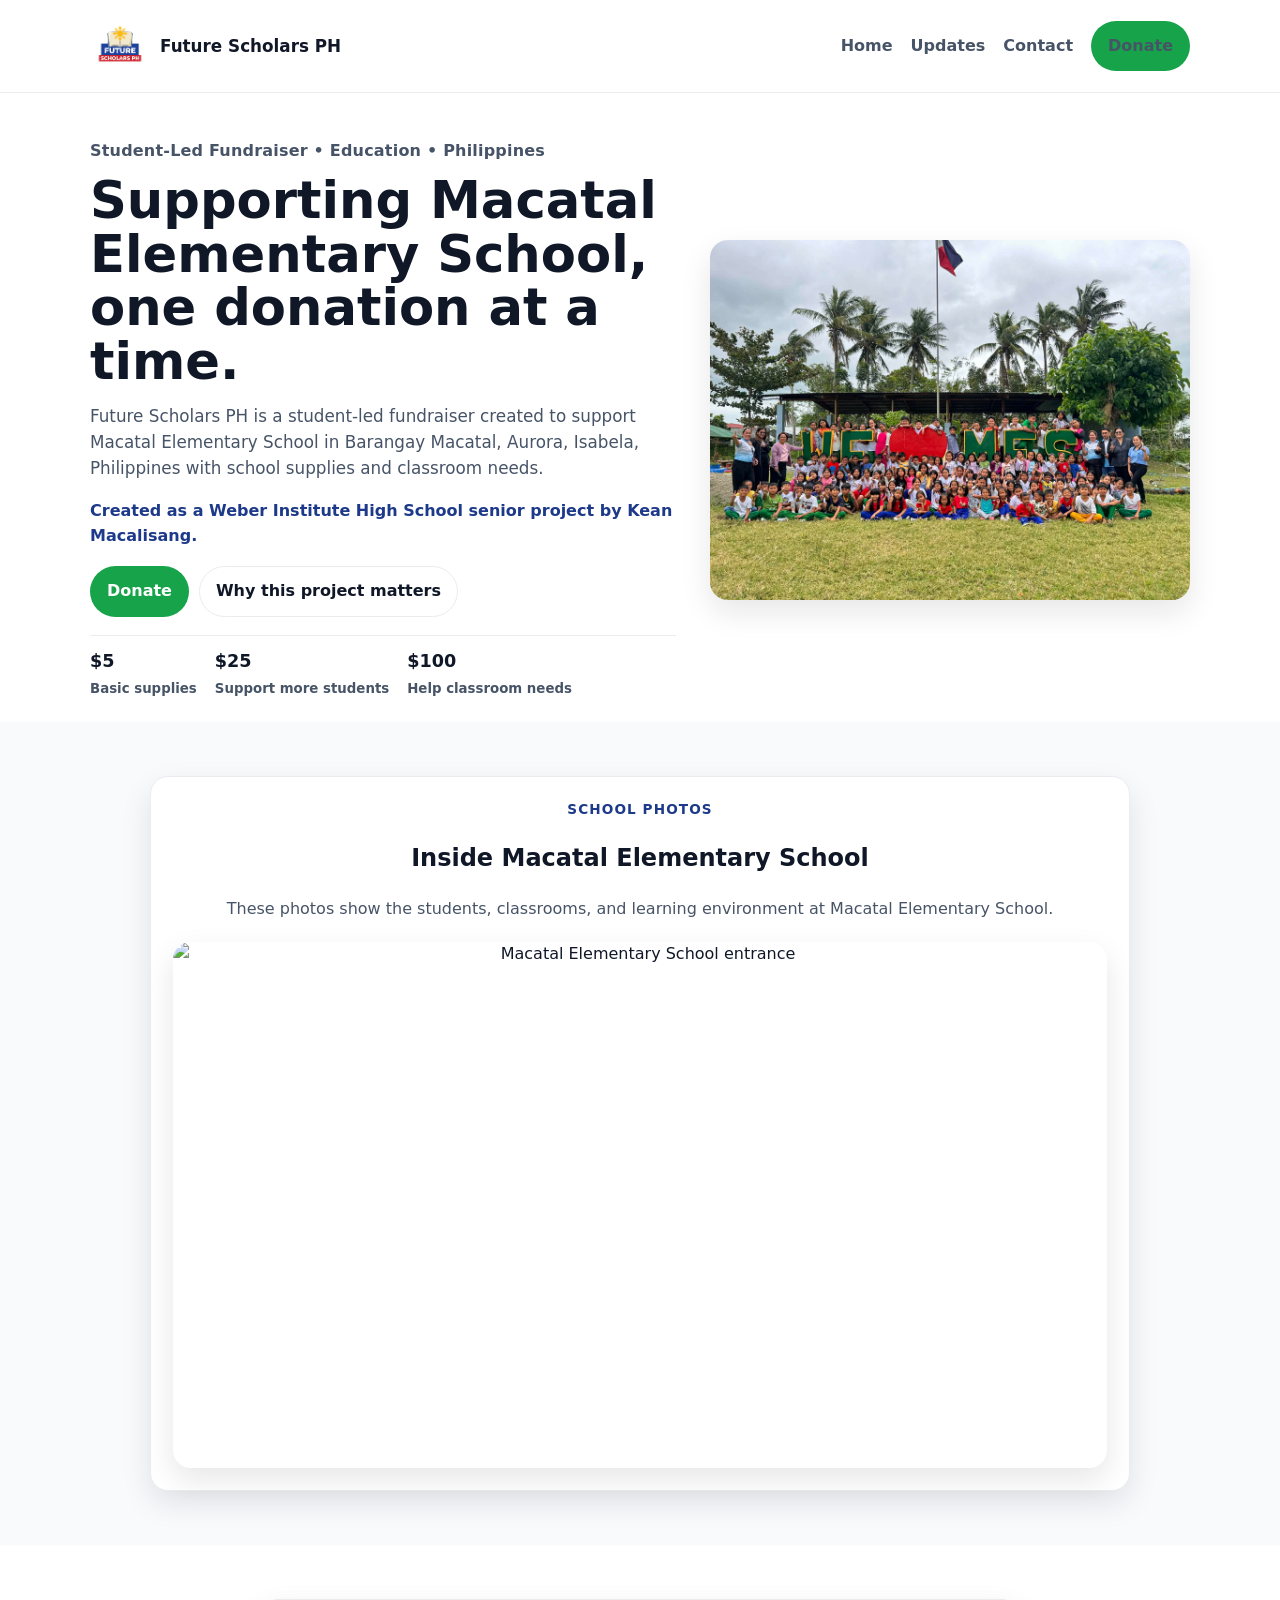
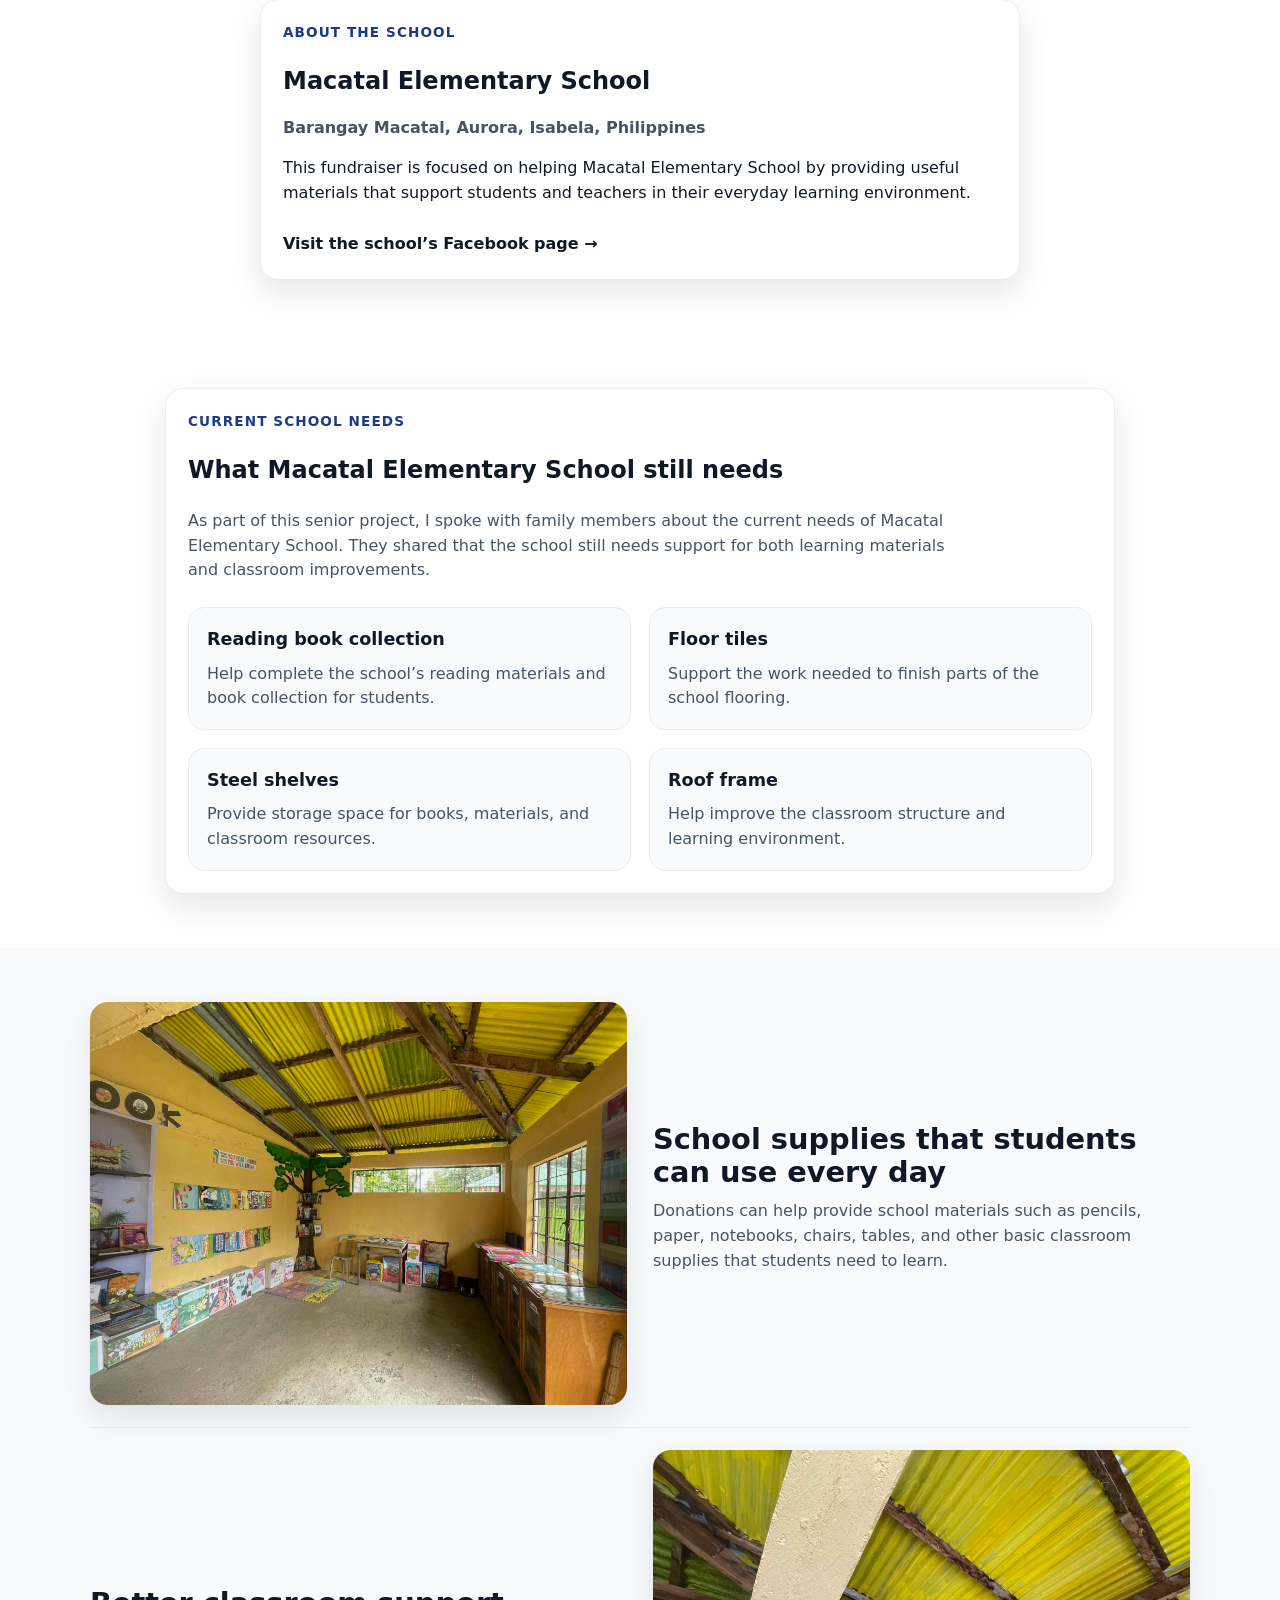
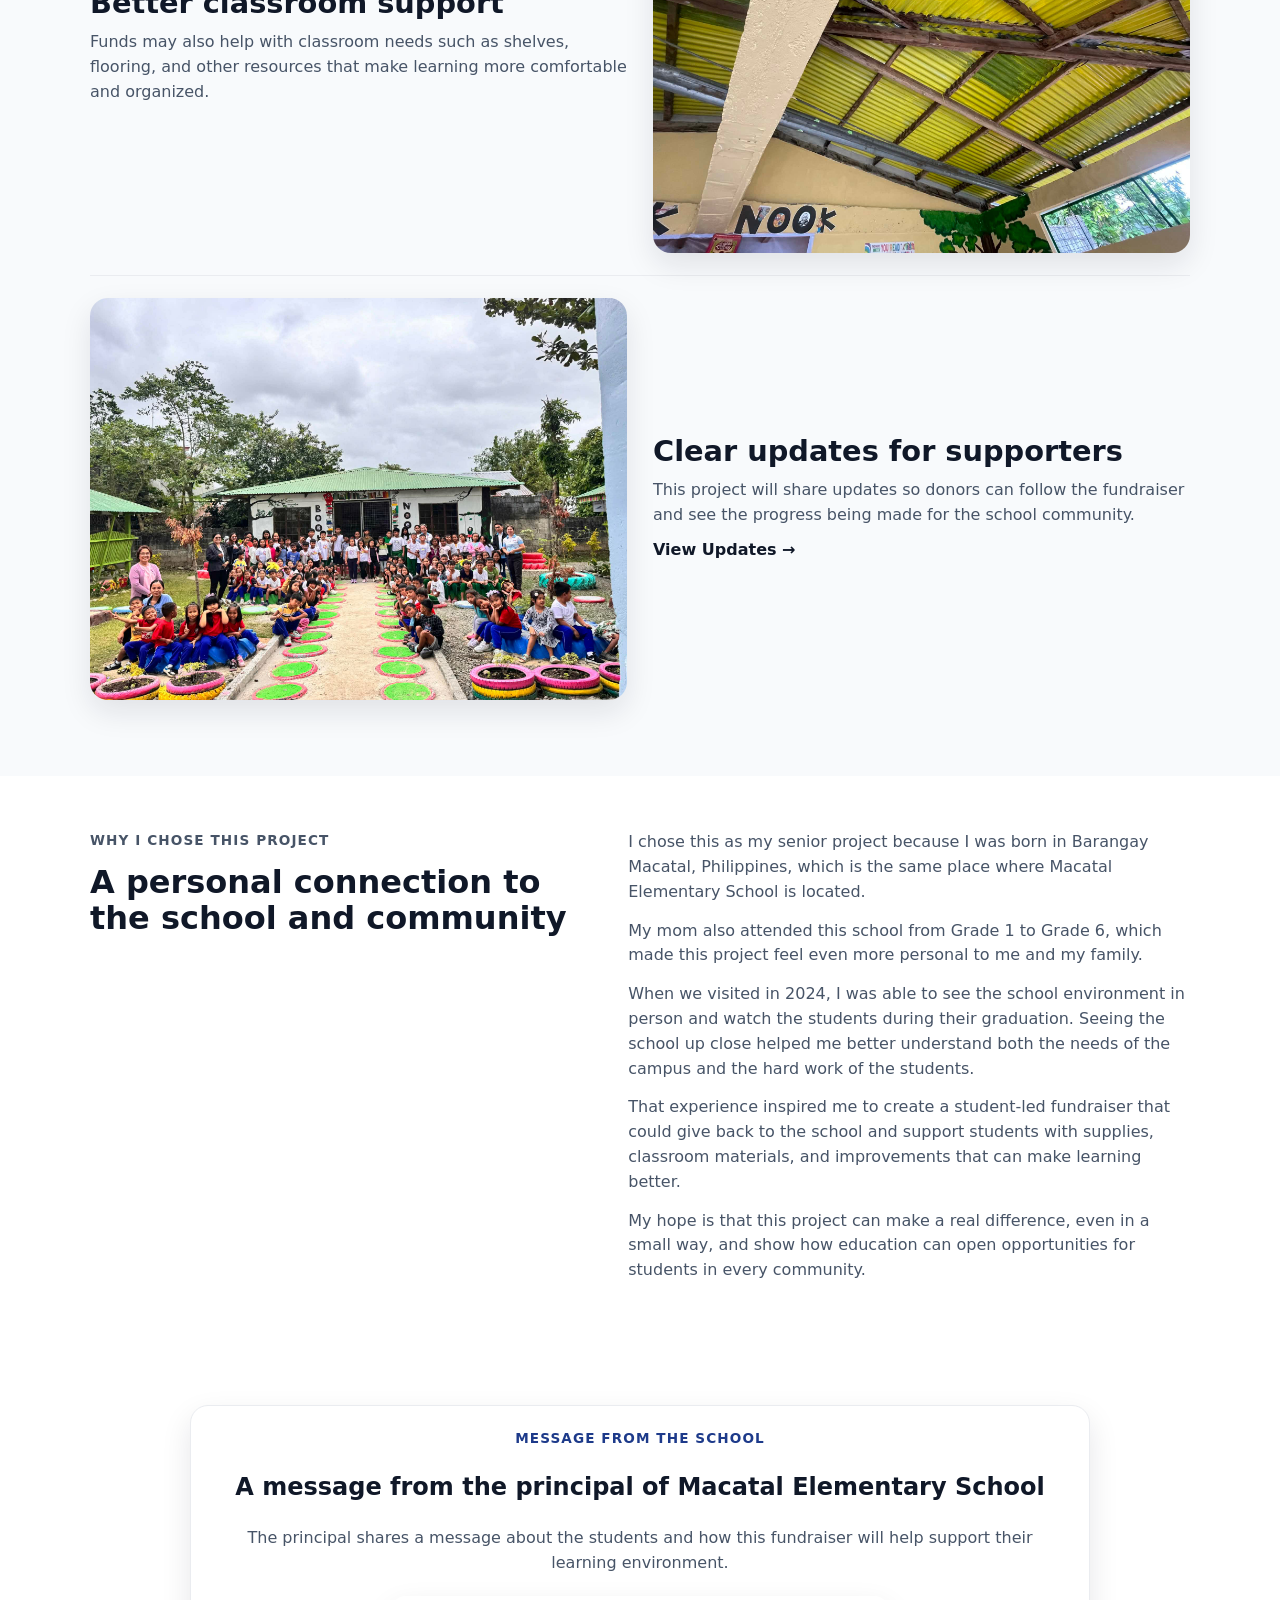
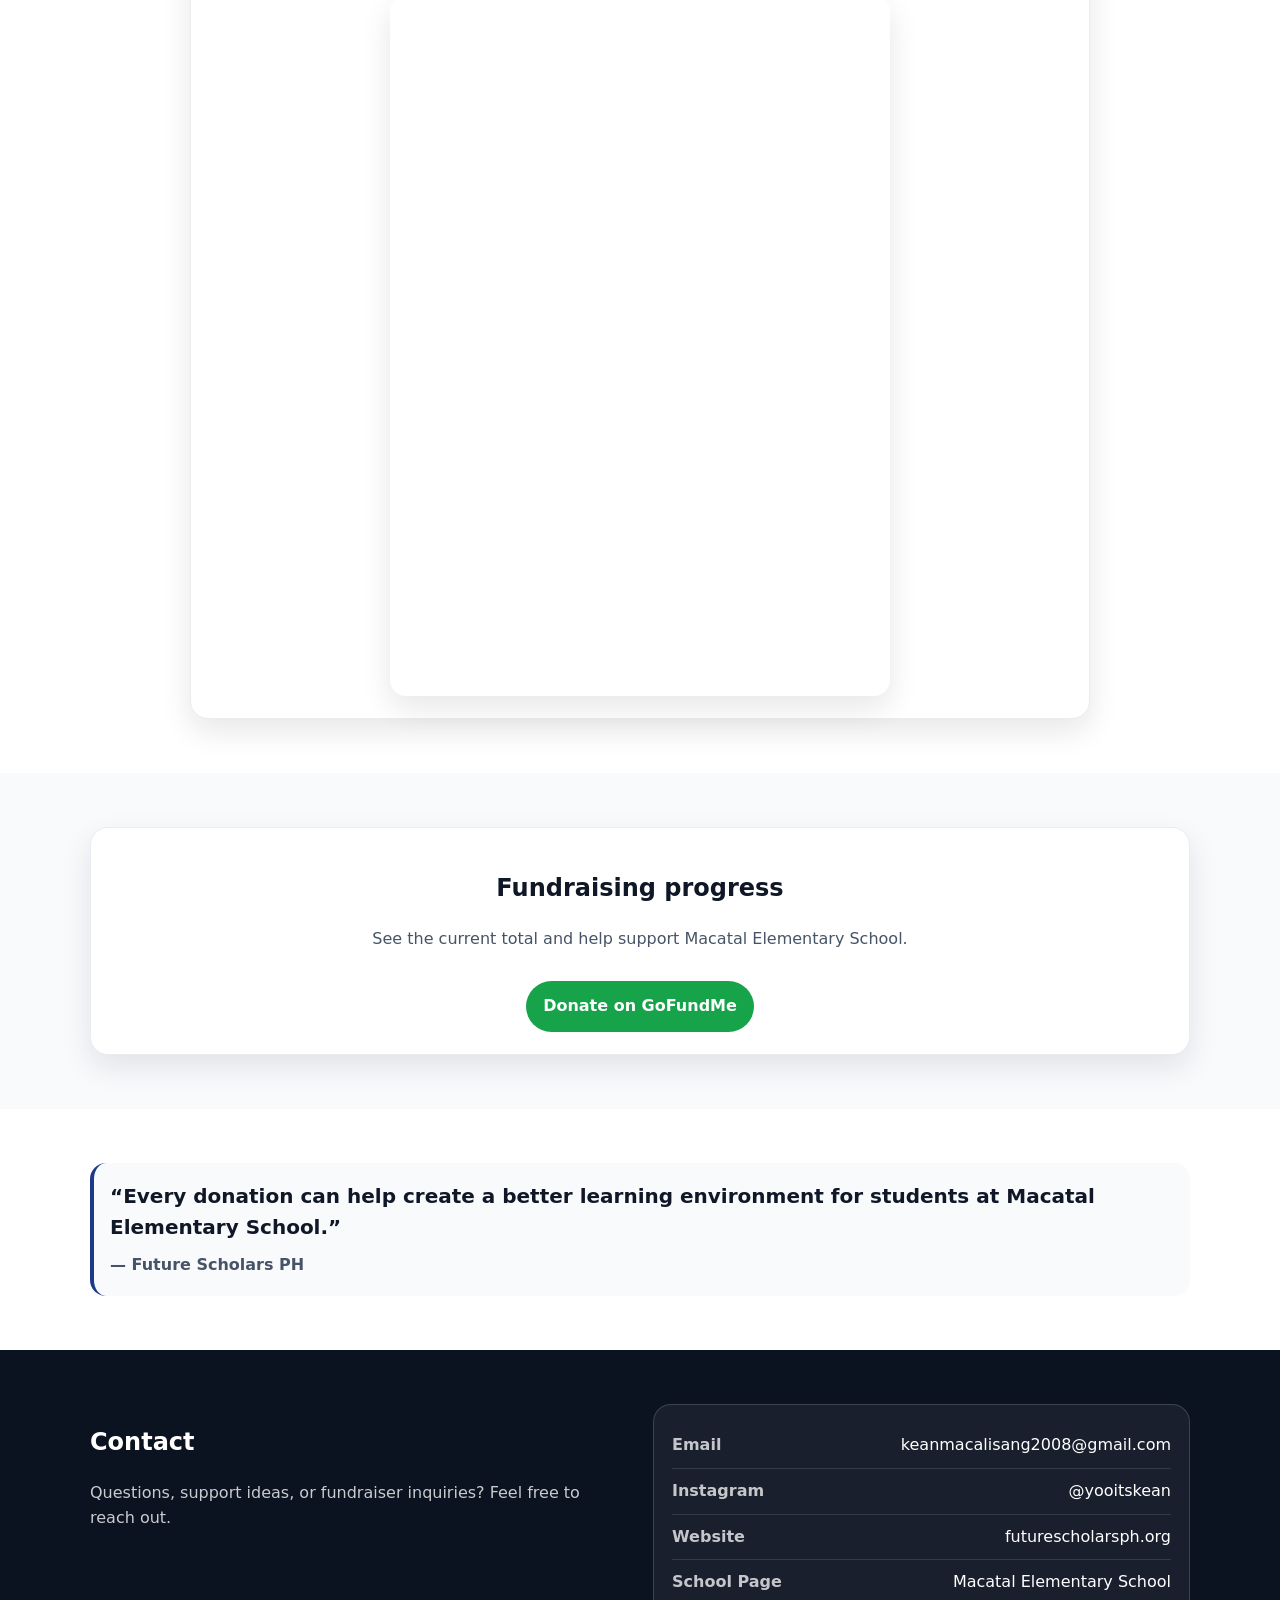
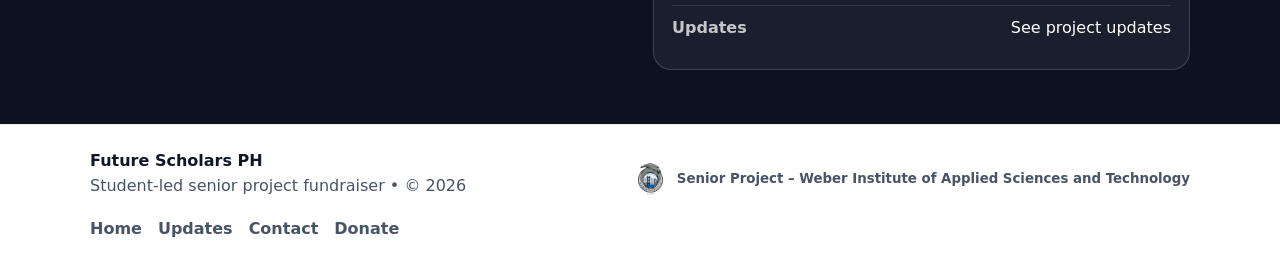
==== commit 4666be20: "Macatal Elementary Facebook page" ====
--- a/index.html
+++ b/index.html
@@ -96,6 +96,10 @@
             This fundraiser is focused on helping Macatal Elementary School by providing useful
             materials that support students and teachers in their everyday learning environment.
           </p>
+			
+			  <a class="link school-link" href="https://www.facebook.com/p/Macatal-Elementary-School-100057310665457/" target="_blank">
+        Visit the school’s Facebook page →
+      </a>
         </div>
       </div>
     </section>
@@ -300,6 +304,13 @@
         <span class="label">Website</span>
         <a href="https://futurescholarsph.org" target="_blank">futurescholarsph.org</a>
       </div>
+		
+		<div class="contact-row">
+  <span class="label">School Page</span>
+  <a href="https://www.facebook.com/p/Macatal-Elementary-School-100057310665457/" target="_blank">
+    Macatal Elementary School
+  </a>
+</div>
 
       <div class="contact-row">
         <span class="label">Updates</span>
--- a/style.css
+++ b/style.css
@@ -243,6 +243,10 @@
   margin-top:-4px;
   margin-bottom:14px;
   font-weight:700;
+}
+
+.school-link{
+  margin-top:10px;
 }
 
 /* NEEDS */
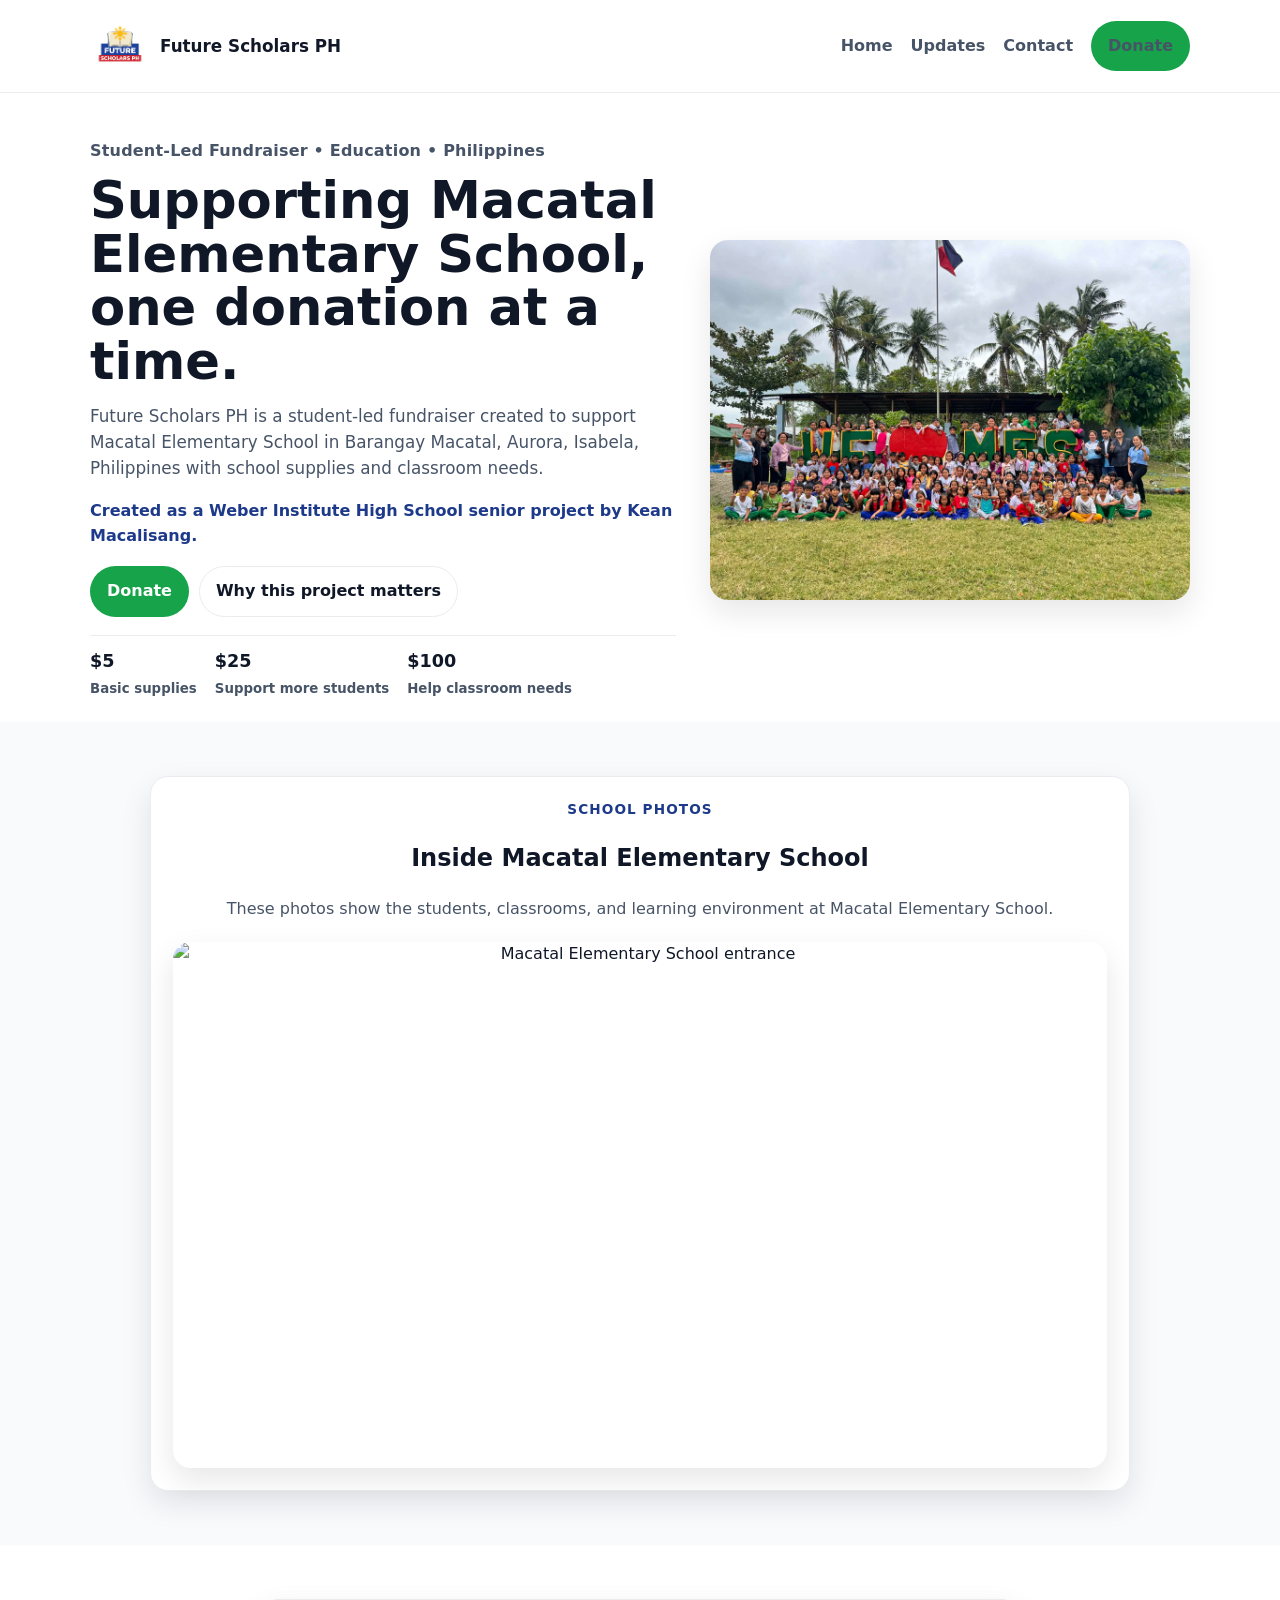
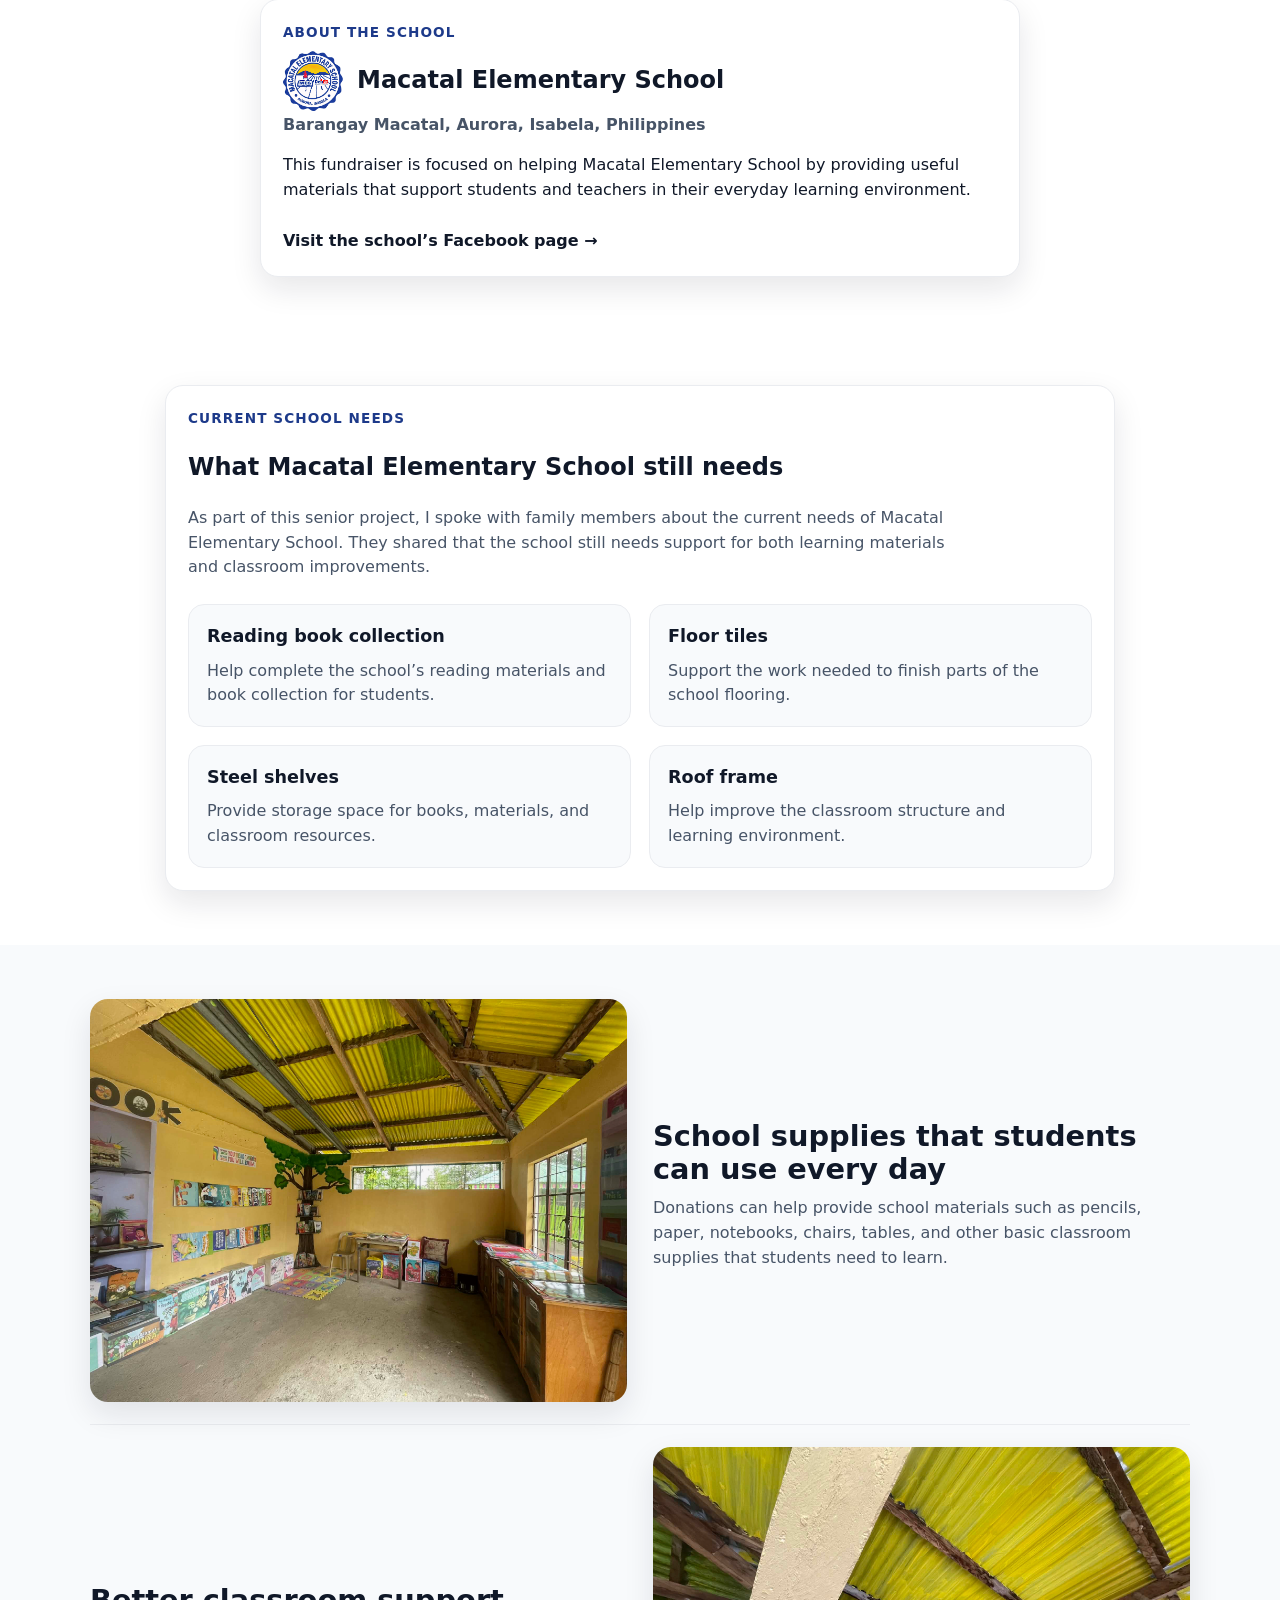
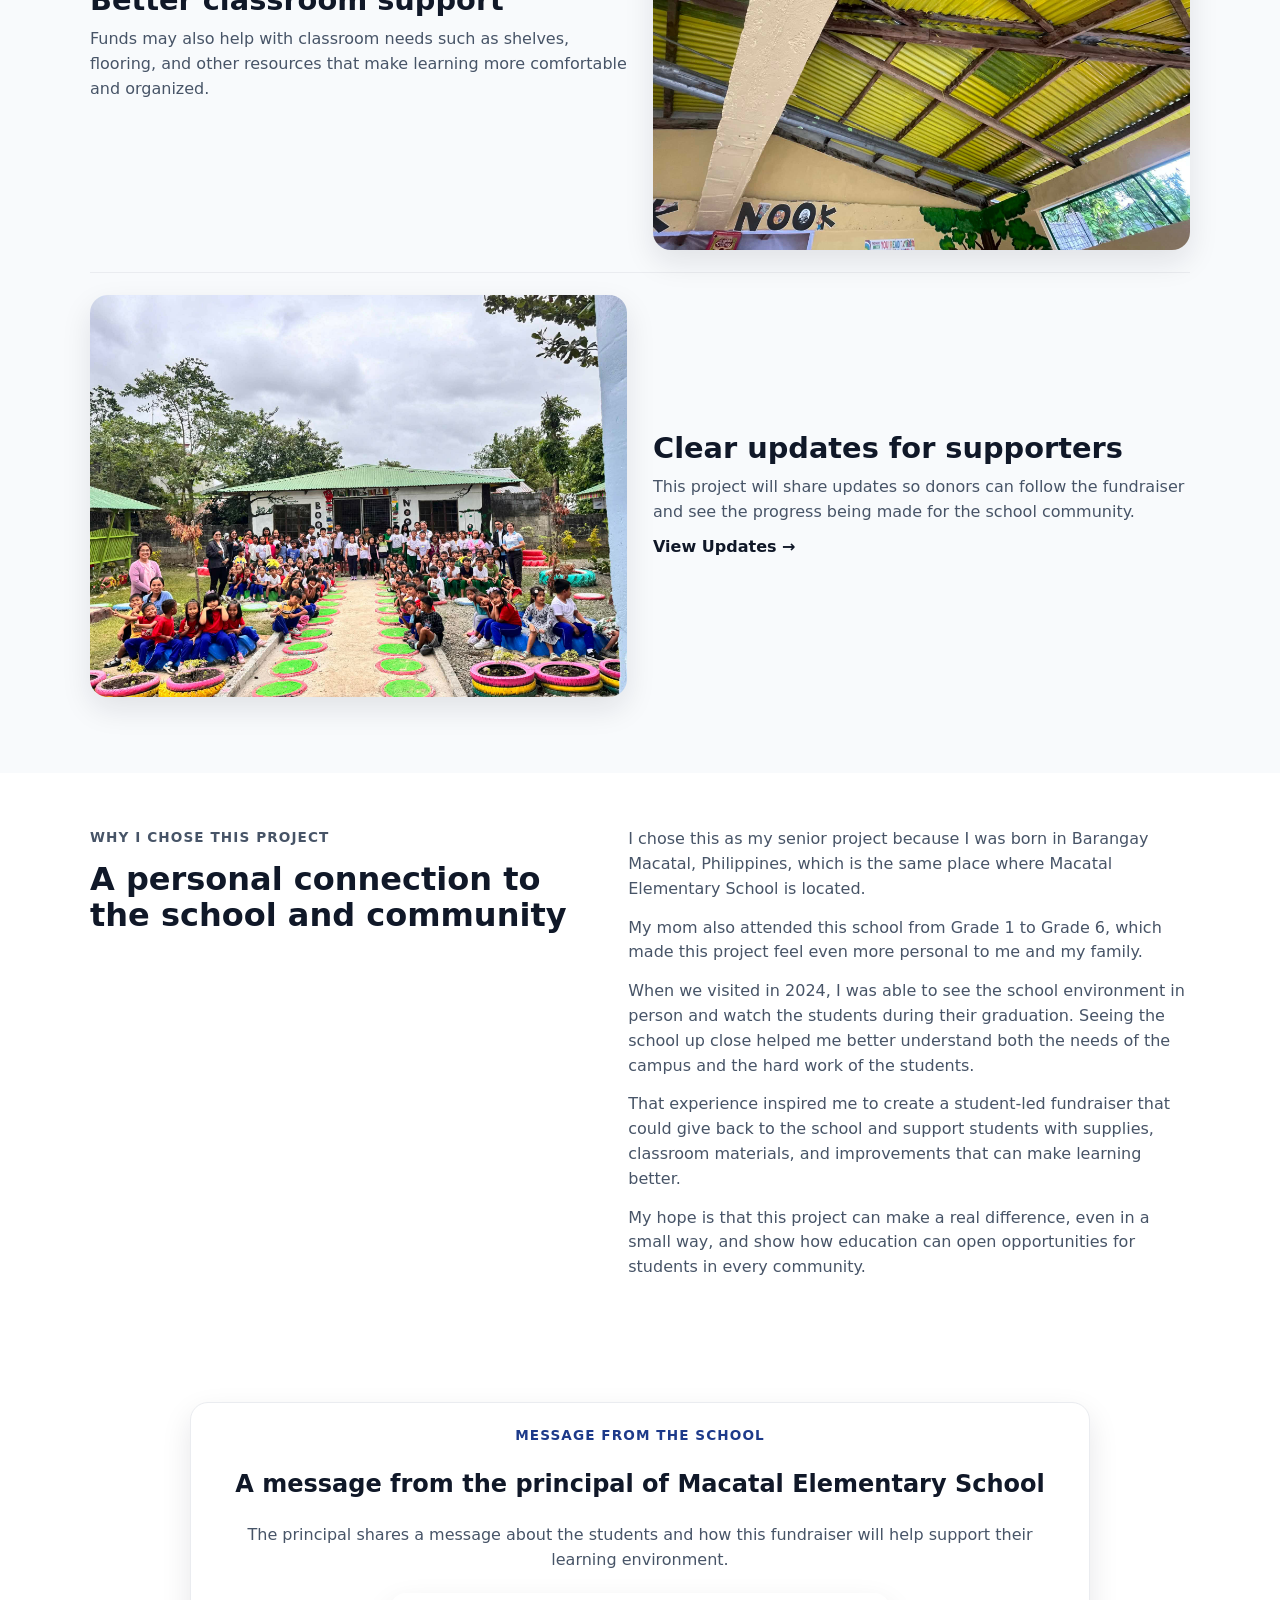
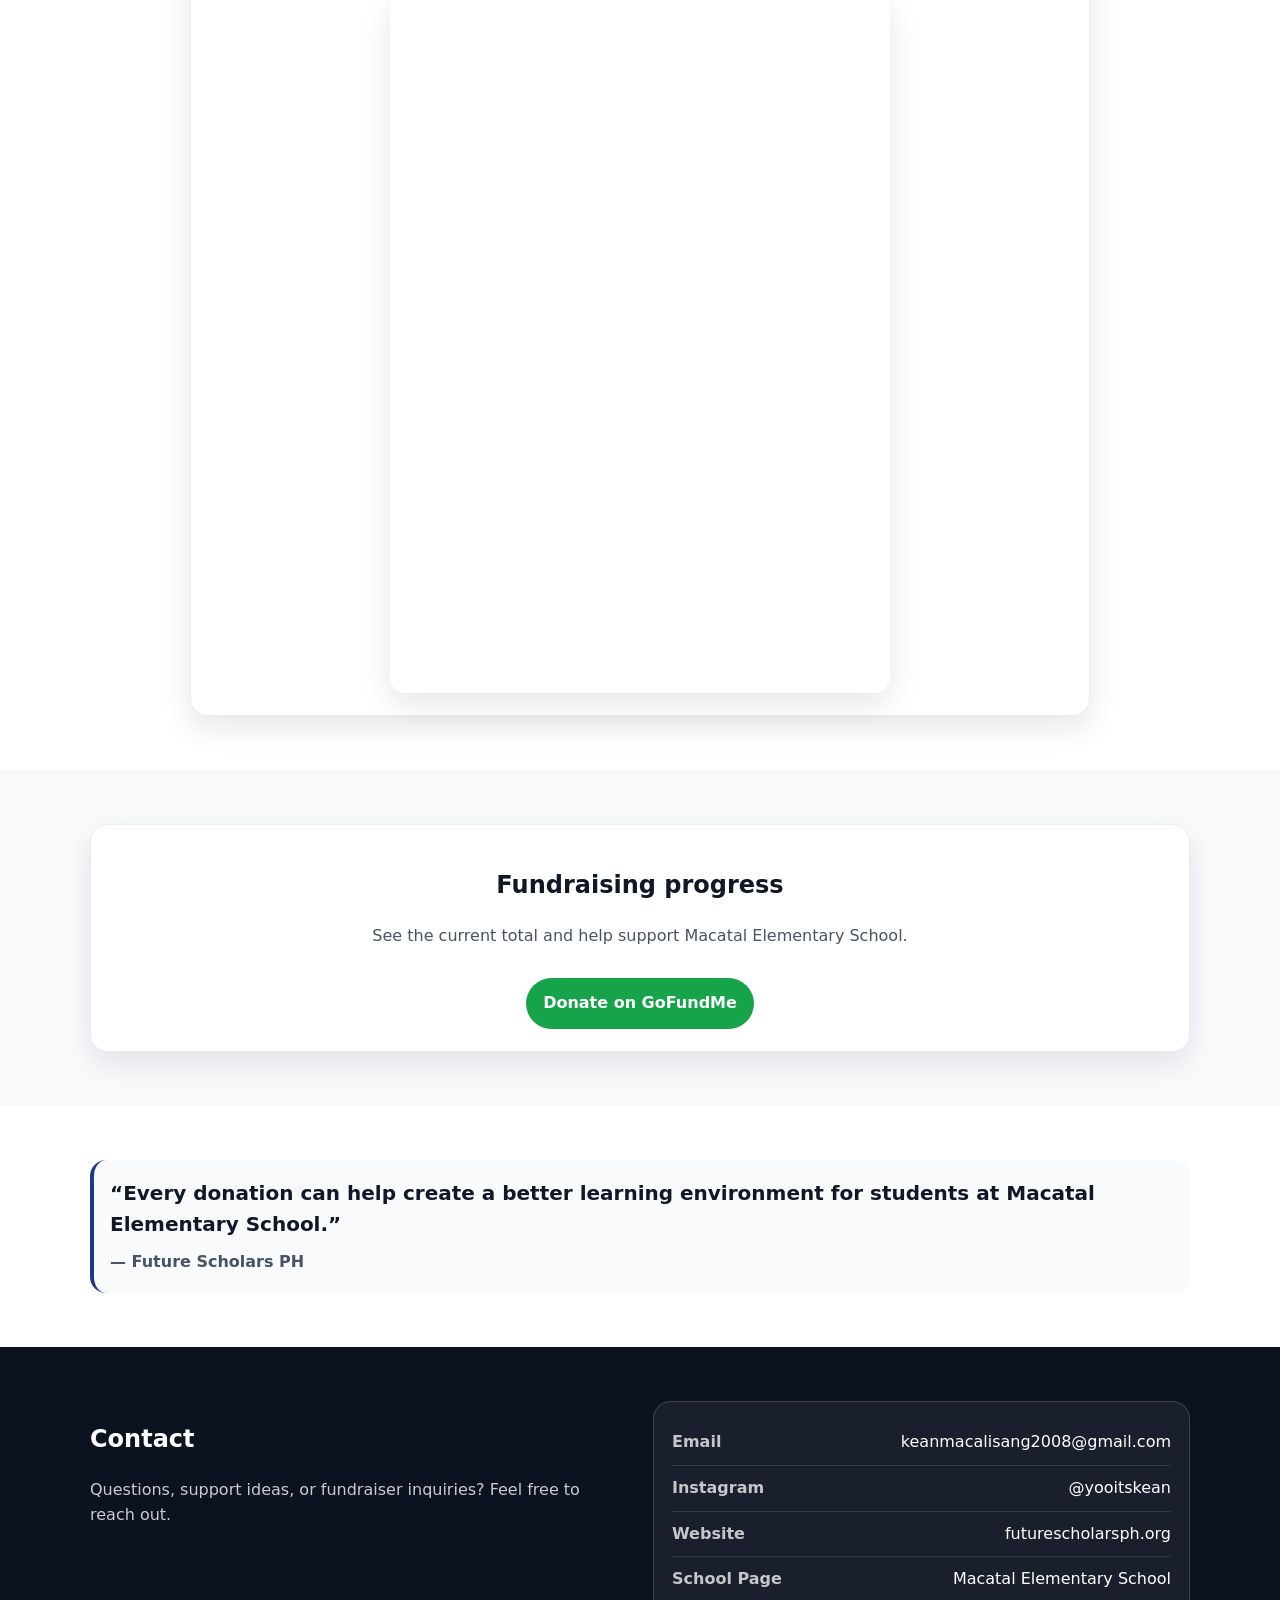
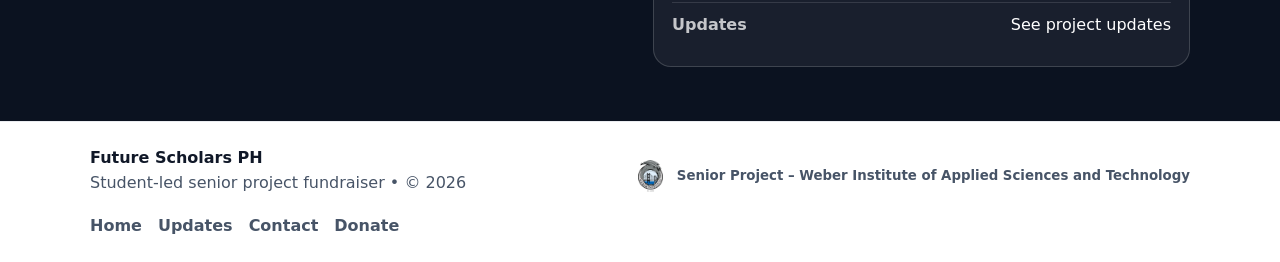
==== commit 34dee93a: "Macatal Elementary School Logo" ====
--- a/index.html
+++ b/index.html
@@ -88,7 +88,12 @@
       <div class="container">
         <div class="card school-card">
           <p class="section-tag">About the School</p>
-          <h2>Macatal Elementary School</h2>
+			
+          <div class="school-header">
+        <img src="assets/MacatalElementaryLogo.png" alt="Macatal Elementary School logo">
+        <h2>Macatal Elementary School</h2>
+      </div>
+			
           <p class="muted school-location">
             Barangay Macatal, Aurora, Isabela, Philippines
           </p>
--- a/style.css
+++ b/style.css
@@ -243,6 +243,24 @@
   margin-top:-4px;
   margin-bottom:14px;
   font-weight:700;
+}
+
+.school-header{
+  display:flex;
+  align-items:center;
+  gap:14px;
+  margin-bottom:6px;
+}
+
+.school-header img{
+  width:60px;
+  height:60px;
+  object-fit:contain;
+  border-radius:0;
+}
+
+.school-header h2{
+  margin:0;
 }
 
 .school-link{
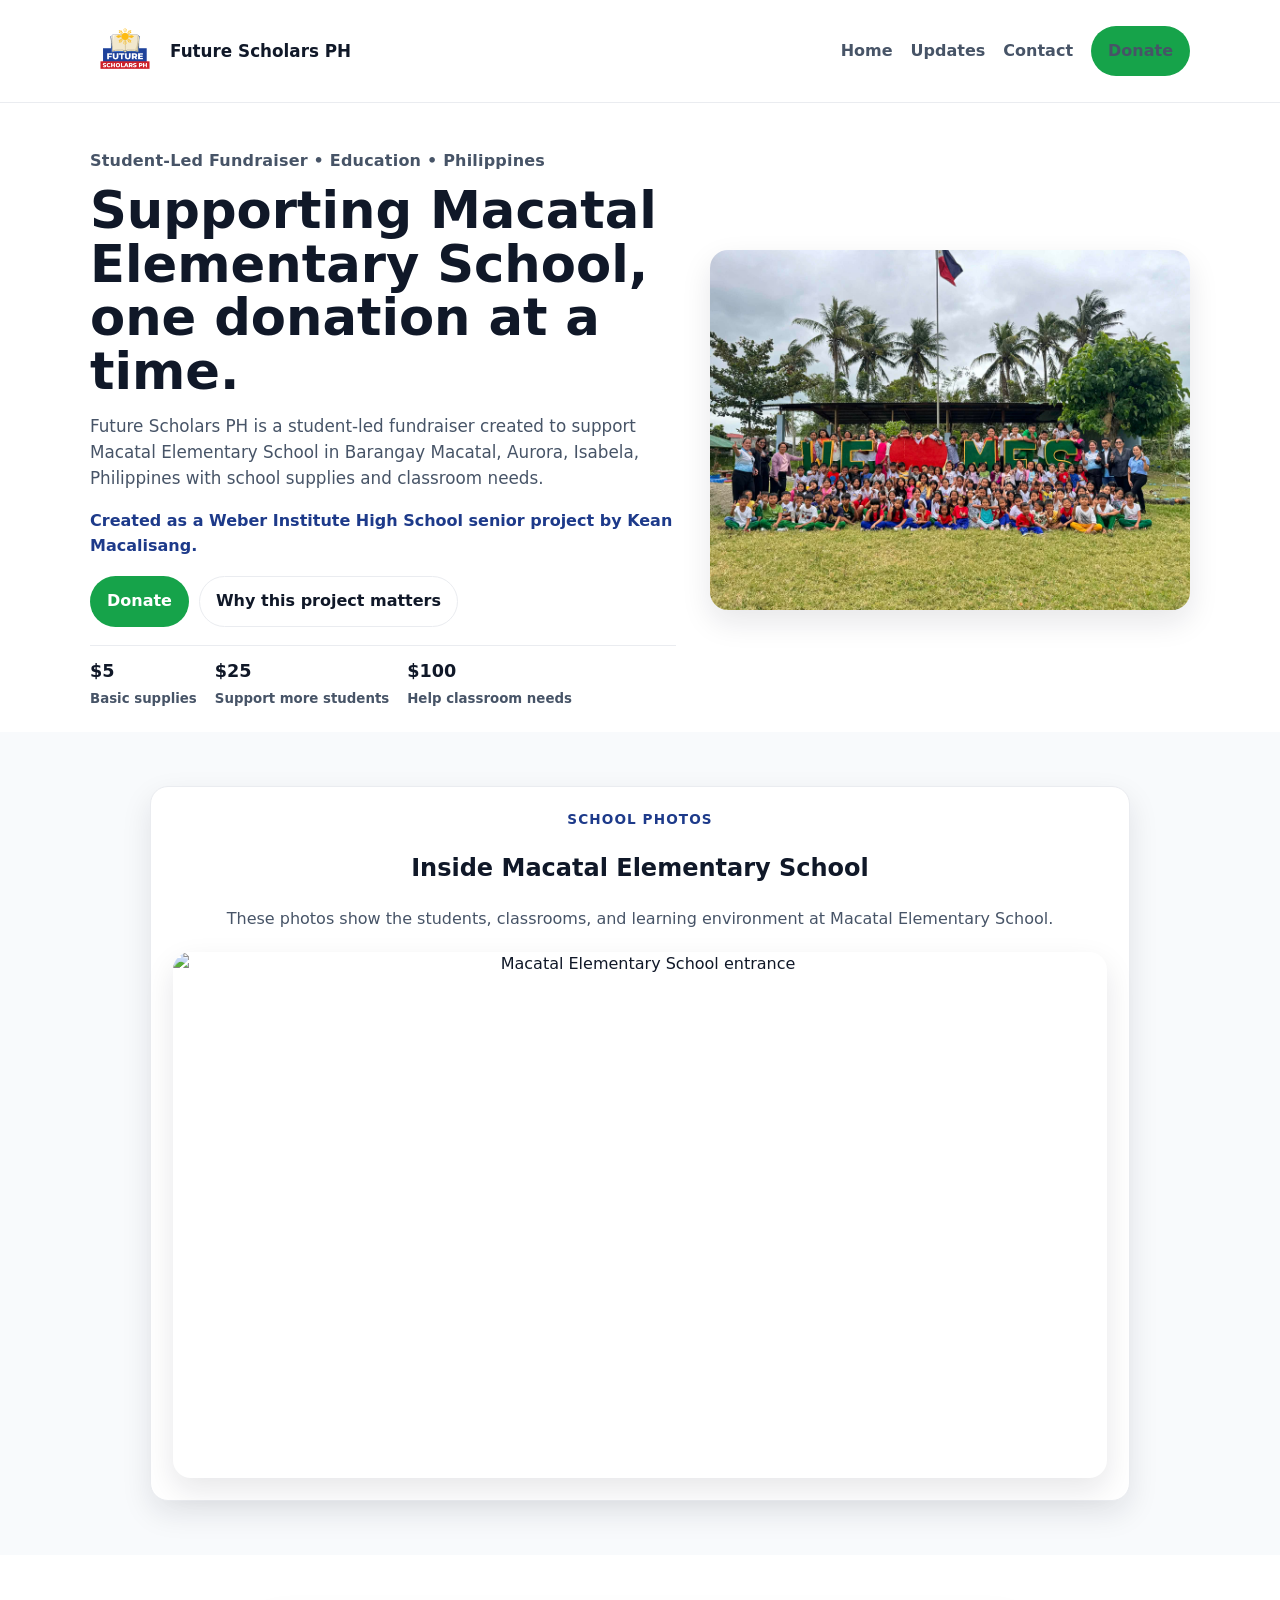
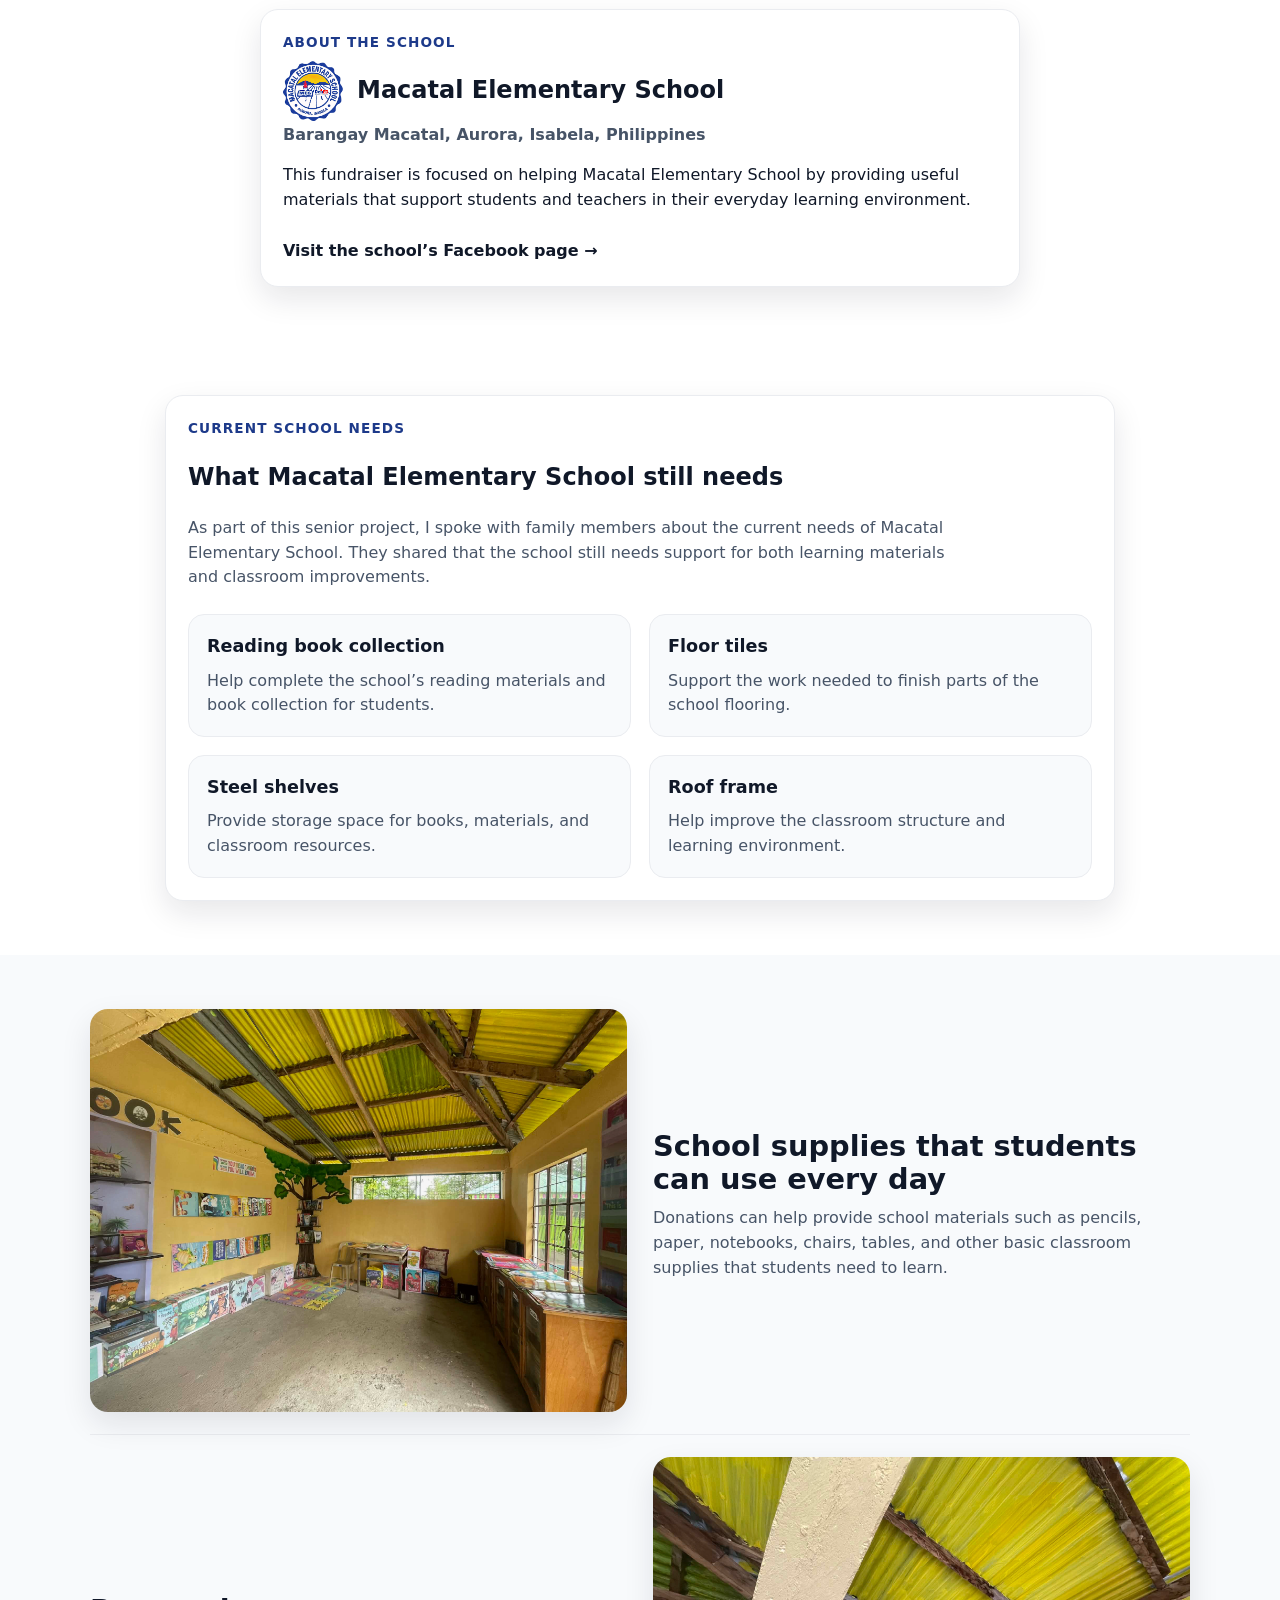
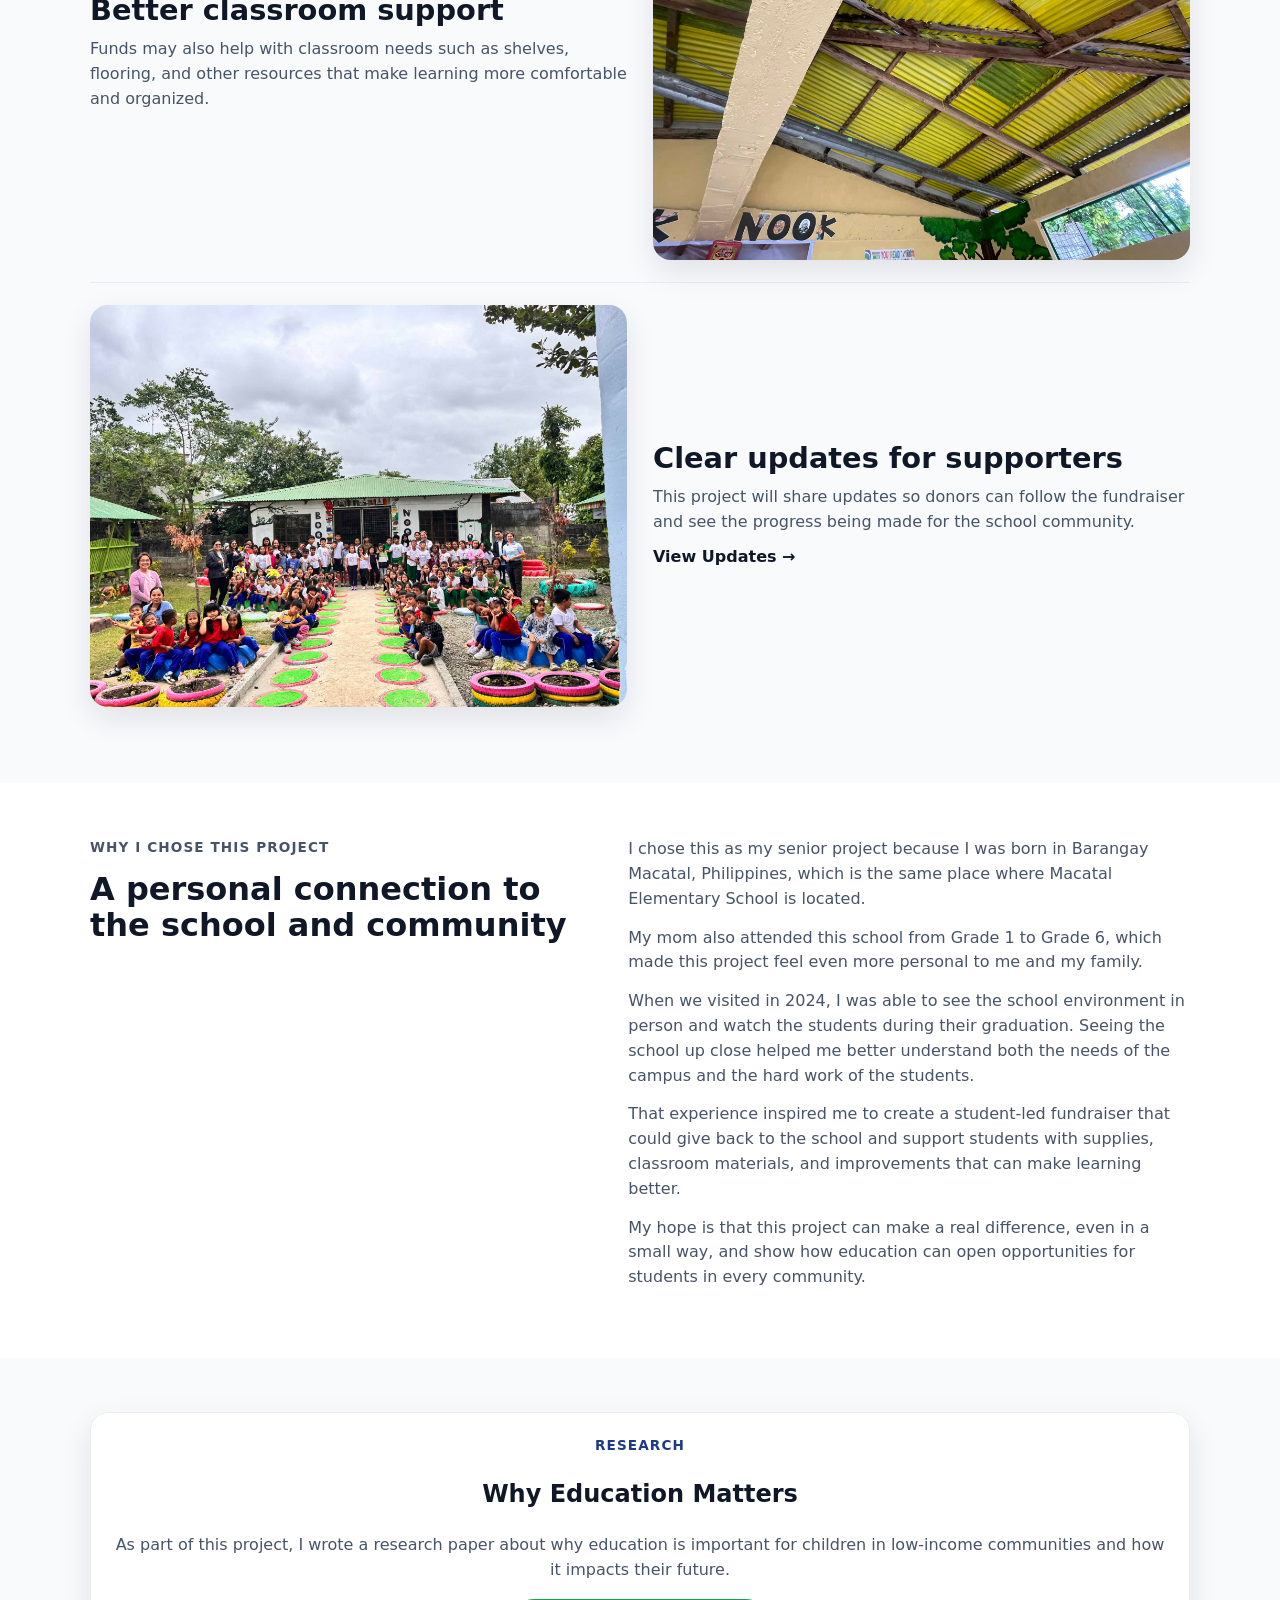
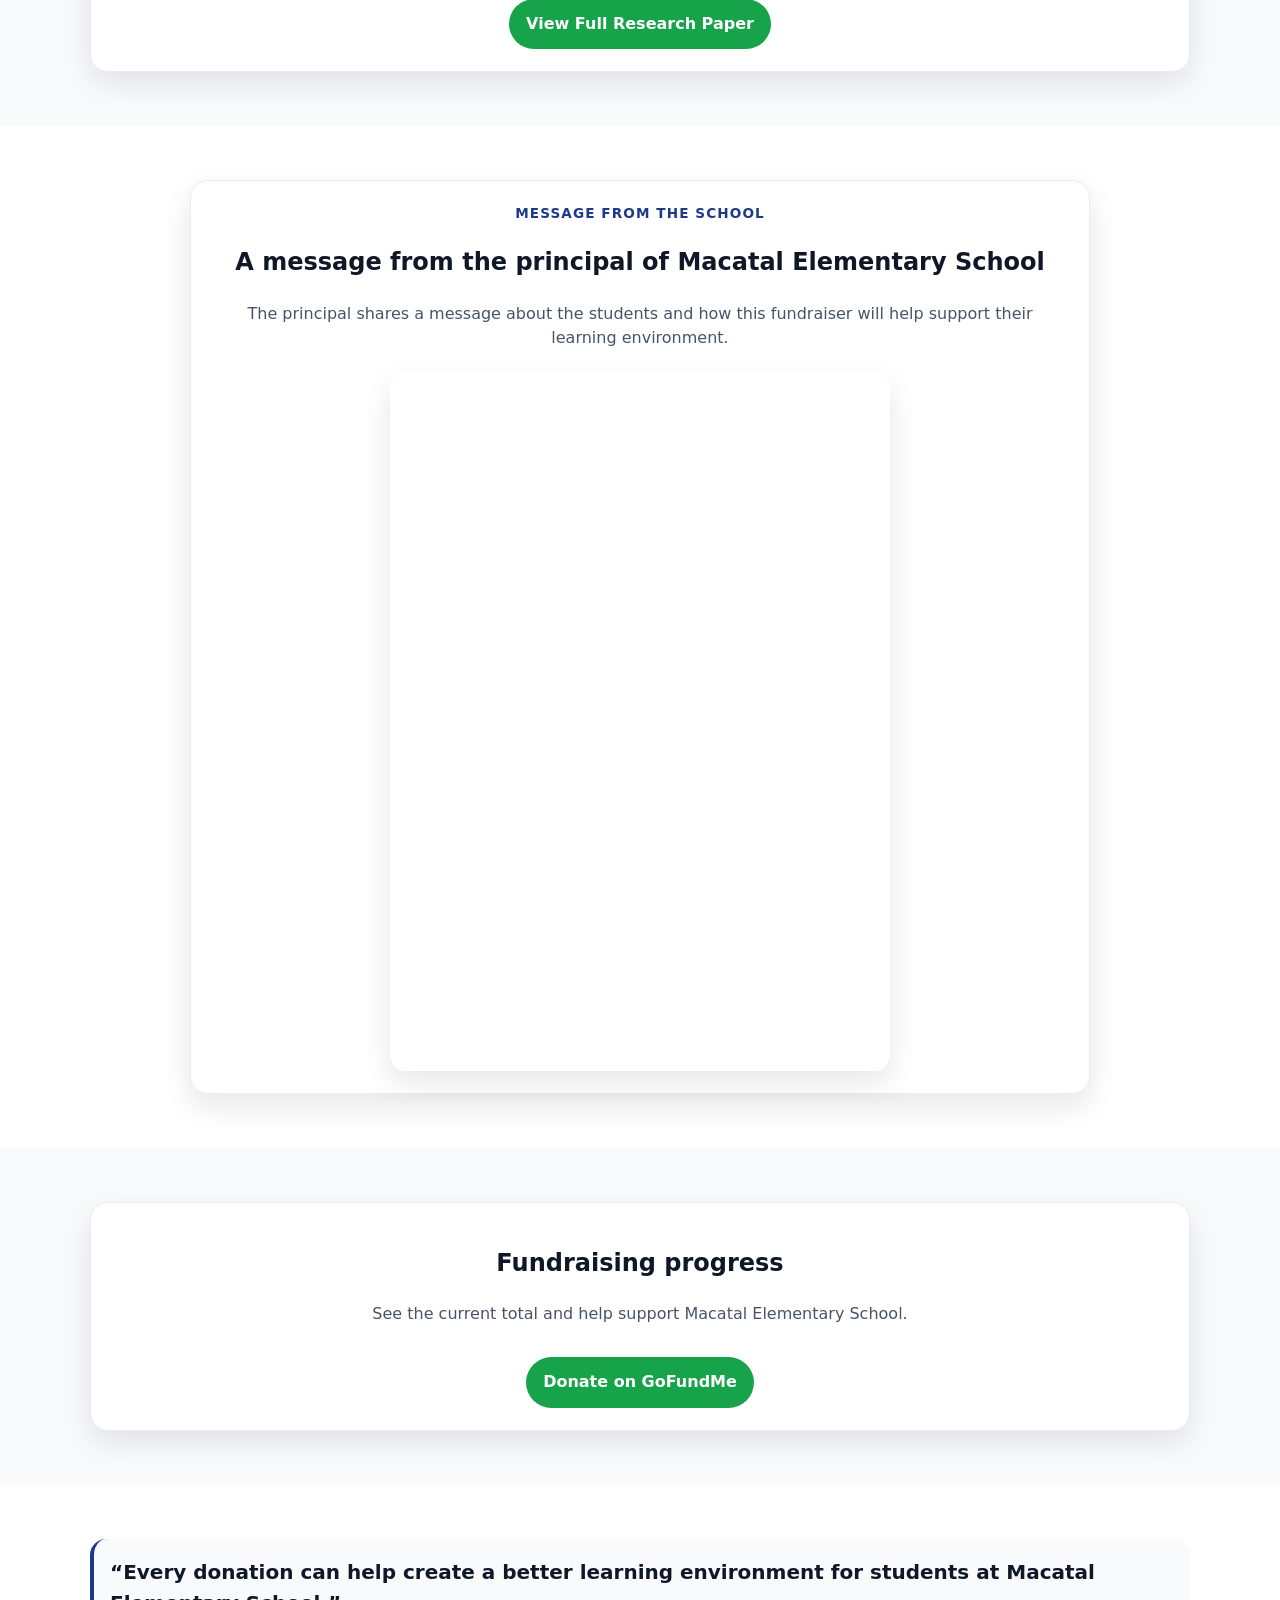
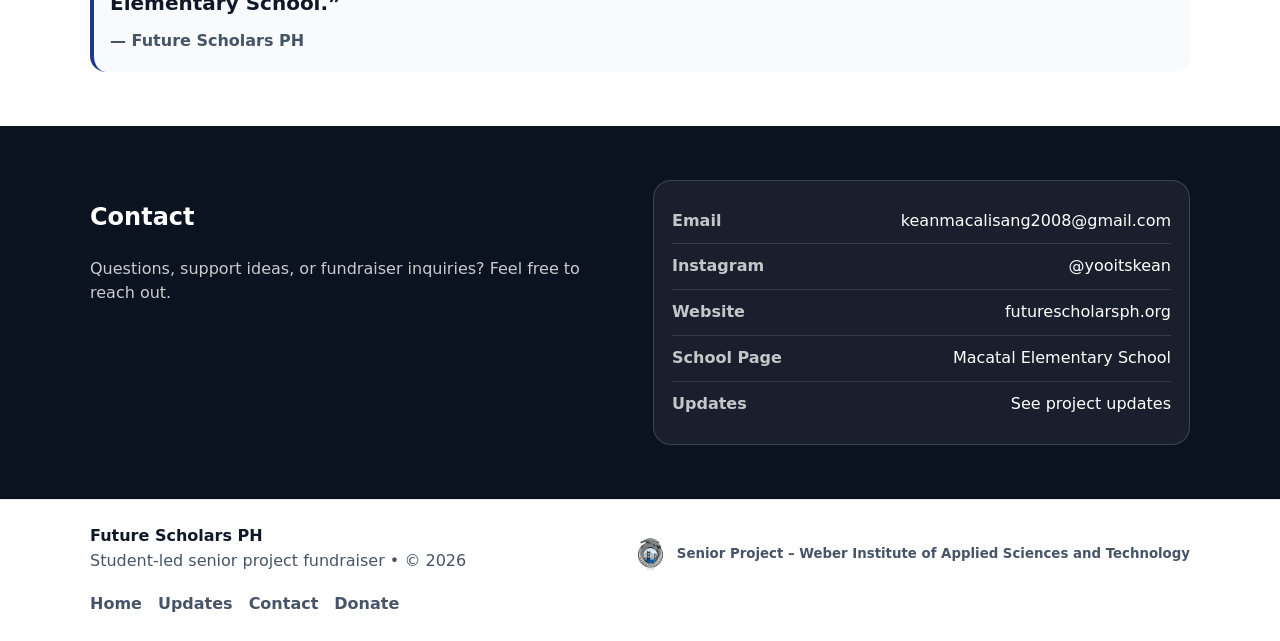
==== commit e76983ff: "Research paper" ====
--- a/index.html
+++ b/index.html
@@ -228,6 +228,25 @@
   </div>
 </section>
 	  
+	  <!-- RESEARCH SECTION -->
+<section class="section section-soft">
+  <div class="container">
+    <div class="card center">
+      <p class="section-tag">Research</p>
+      <h2>Why Education Matters</h2>
+
+      <p class="muted">
+        As part of this project, I wrote a research paper about why education is important
+        for children in low-income communities and how it impacts their future.
+      </p>
+
+      <a href="assets/Kean Macalisang - Research Paper.pdf" target="_blank" class="btn btn-primary">
+        View Full Research Paper
+      </a>
+    </div>
+  </div>
+</section>
+	  
 	  <!-- PRINCIPAL VIDEO -->
 <section class="section">
   <div class="container">
--- a/style.css
+++ b/style.css
@@ -70,7 +70,7 @@
 
 .brand-logo{
   width:auto;
-  height:60px;
+  height:70px;
   object-fit:contain;
   display:block;
   border-radius:0;
@@ -253,10 +253,15 @@
 }
 
 .school-header img{
-  width:60px;
-  height:60px;
+  width:60px !important;
+  height:60px !important;
+  min-width:60px;
+  min-height:60px;
+  max-width:60px;
+  max-height:60px;
   object-fit:contain;
   border-radius:0;
+  flex-shrink:0;
 }
 
 .school-header h2{
